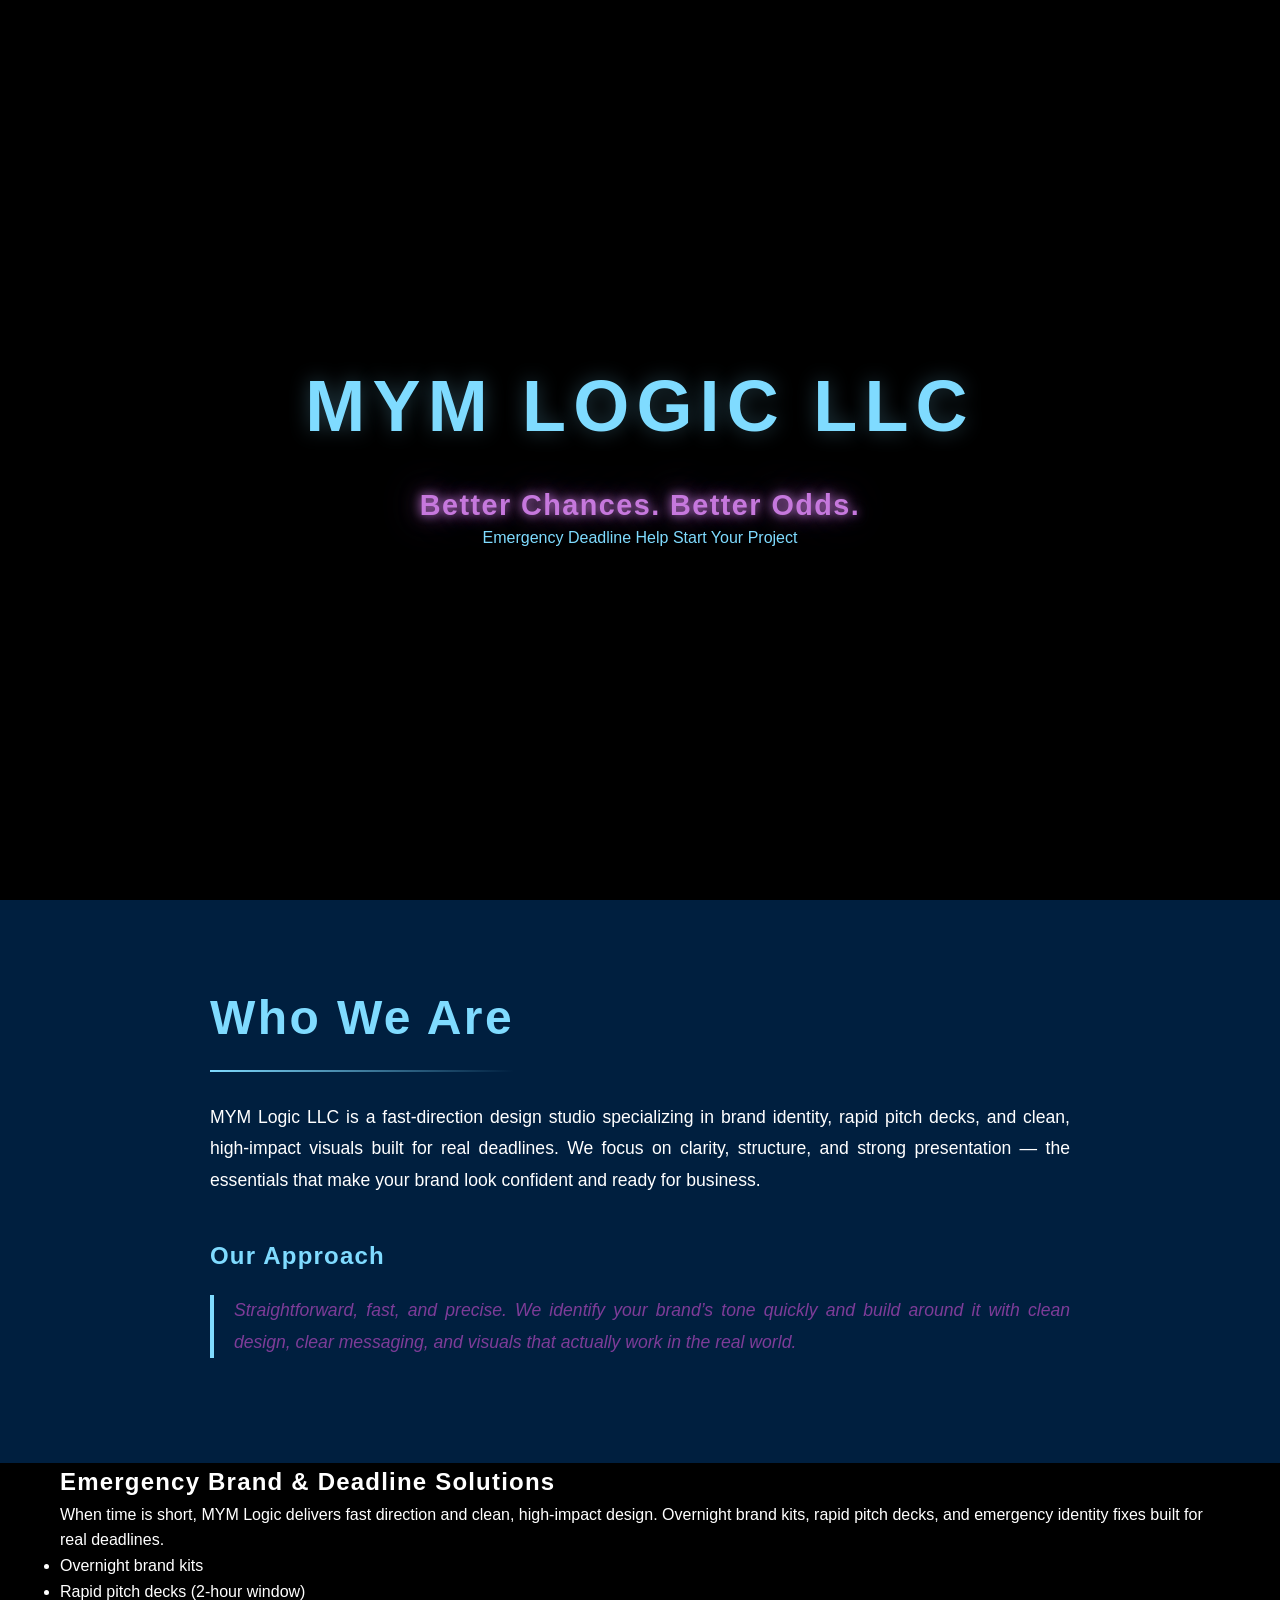
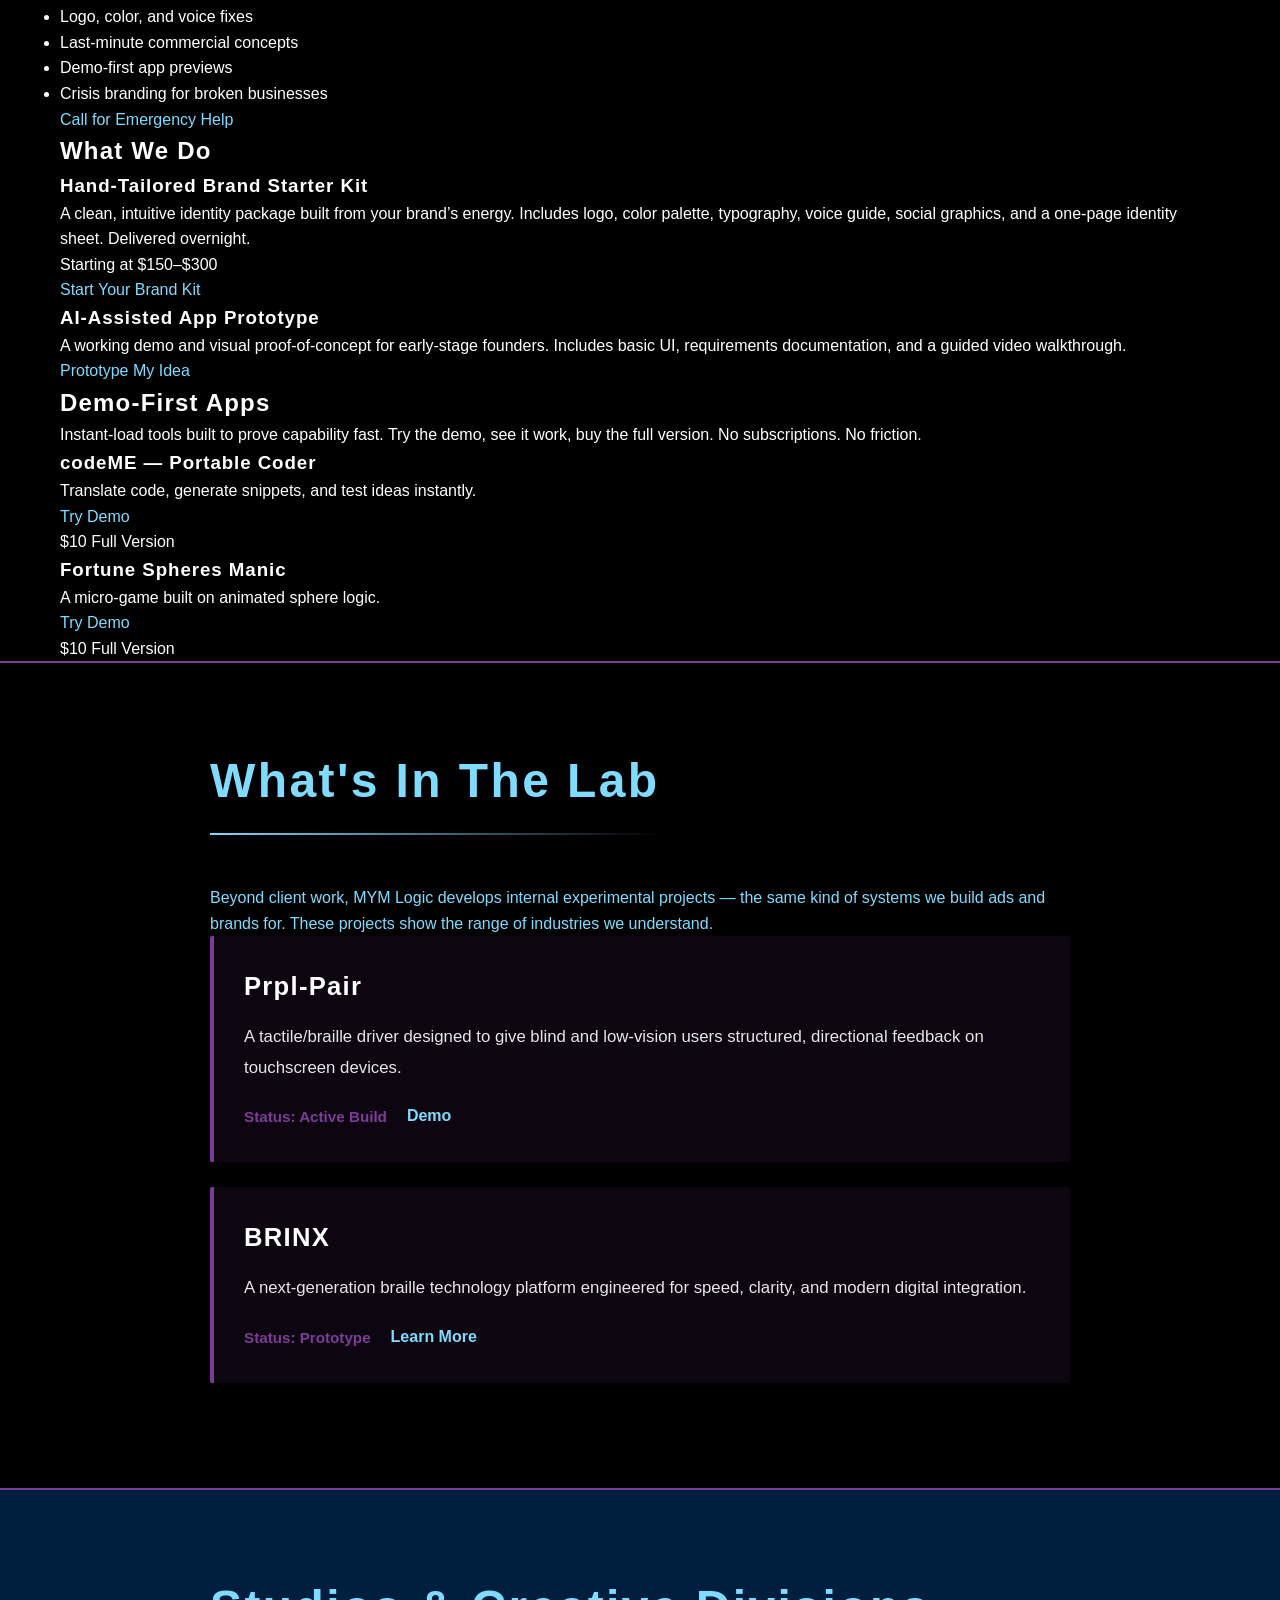
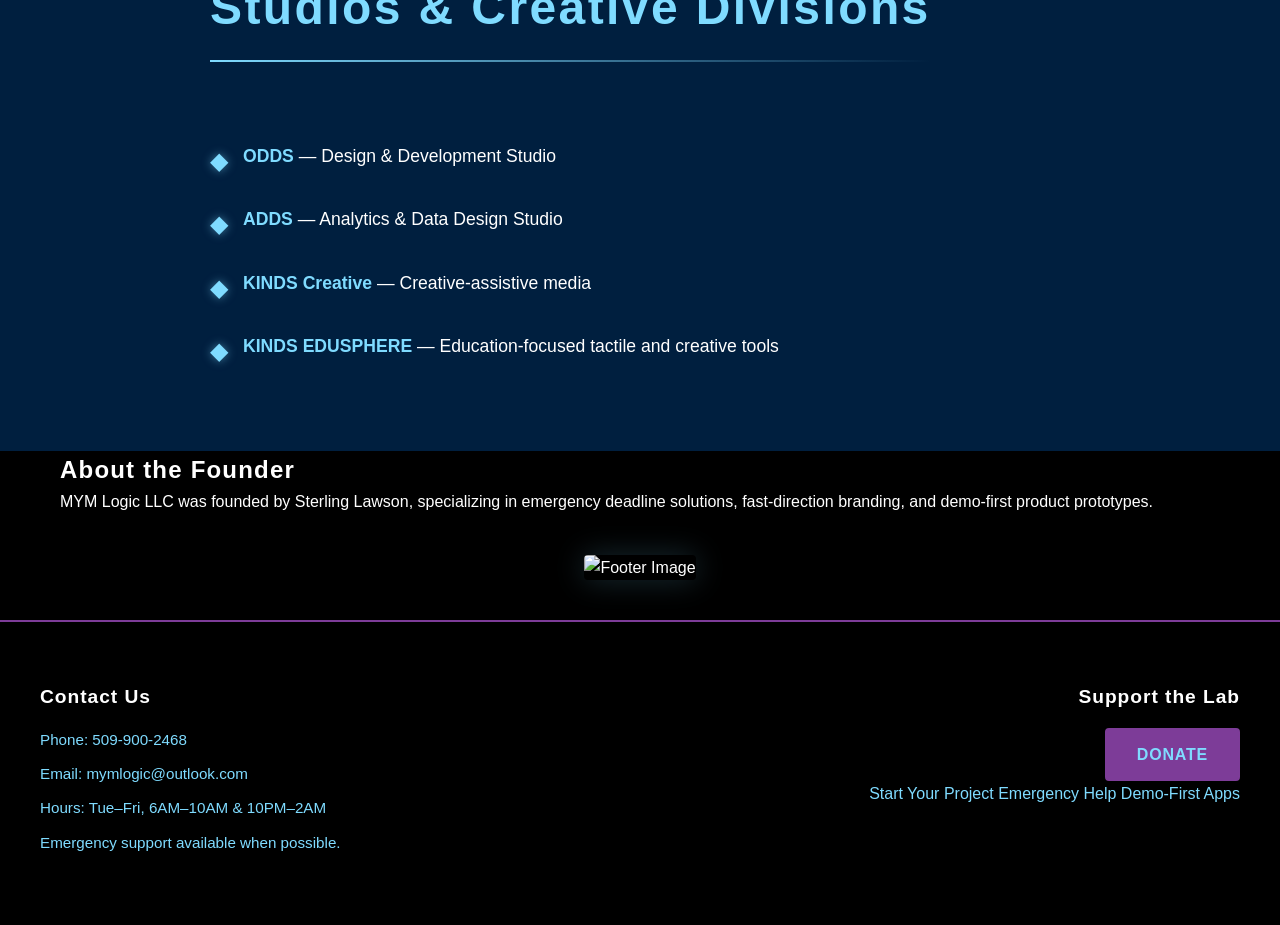
==== index.html @ 20d984c4 "Revise company overview and service descriptions Updated company description and service offerings f" ====
<!DOCTYPE html>
<html lang="en">
<head>
    <meta charset="UTF-8">
    <meta name="viewport" content="width=device-width, initial-scale=1.0">
    <title>MYM Logic LLC</title>

    <link rel="stylesheet" href="styles.css">
</head>

<body>

    <!-- HERO SECTION — FULLSCREEN CINEMATIC VIDEO -->
    <section class="hero">

        <video class="hero-bg" autoplay muted loop playsinline>
            <source src="assets/mym-commercial.mp4" type="video/mp4">
        </video>

        <div class="hero-overlay"></div>

        <div class="hero-content">
            <h1 class="hero-title">MYM LOGIC LLC</h1>
            <h2 class="hero-tagline">Better Chances. Better Odds.</h2>

            <div class="hero-cta">
                <a href="#emergency" class="cta-btn">Emergency Deadline Help</a>
                <a href="#brandkits" class="cta-btn">Start Your Project</a>
            </div>
        </div>
    </section>

    <!-- COMPANY OVERVIEW -->
    <section class="company-overview">
        <div class="container">
            <h2>Who We Are</h2>
            <p>
                MYM Logic LLC is a fast‑direction design studio specializing in brand identity, rapid pitch decks,
                and clean, high‑impact visuals built for real deadlines. We focus on clarity, structure, and strong
                presentation — the essentials that make your brand look confident and ready for business.
            </p>

            <h3>Our Approach</h3>
            <p class="doctrine">
                Straightforward, fast, and precise. We identify your brand’s tone quickly and build around it with
                clean design, clear messaging, and visuals that actually work in the real world.
            </p>
        </div>
    </section>

    <!-- EMERGENCY SERVICES -->
    <section id="emergency" class="emergency-section">
        <div class="container">
            <h2>Emergency Brand & Deadline Solutions</h2>
            <p>
                When time is short, MYM Logic delivers fast direction and clean, high‑impact design.
                Overnight brand kits, rapid pitch decks, and emergency identity fixes built for real deadlines.
            </p>

            <ul class="emergency-list">
                <li>Overnight brand kits</li>
                <li>Rapid pitch decks (2‑hour window)</li>
                <li>Logo, color, and voice fixes</li>
                <li>Last‑minute commercial concepts</li>
                <li>Demo‑first app previews</li>
                <li>Crisis branding for broken businesses</li>
            </ul>

            <a href="tel:5099002468" class="cta-btn">Call for Emergency Help</a>
        </div>
    </section>

    <!-- SERVICES -->
    <section class="services-section">
        <div class="container">
            <h2>What We Do</h2>

            <div class="service-item" id="brandkits">
                <h3>Hand‑Tailored Brand Starter Kit</h3>
                <p>
                    A clean, intuitive identity package built from your brand’s energy. Includes logo, color palette,
                    typography, voice guide, social graphics, and a one‑page identity sheet. Delivered overnight.
                </p>
                <p class="pricing">Starting at $150–$300</p>
                <a href="#" class="cta-btn">Start Your Brand Kit</a>
            </div>

            <div class="service-item">
                <h3>AI‑Assisted App Prototype</h3>
                <p>
                    A working demo and visual proof‑of‑concept for early‑stage founders. Includes basic UI,
                    requirements documentation, and a guided video walkthrough.
                </p>
                <a href="#" class="cta-btn">Prototype My Idea</a>
            </div>
        </div>
    </section>

    <!-- DEMO-FIRST APPS -->
    <section class="demoapps-section">
        <div class="container">
            <h2>Demo‑First Apps</h2>
            <p>
                Instant‑load tools built to prove capability fast. Try the demo, see it work, buy the full version.
                No subscriptions. No friction.
            </p>

            <div class="demoapp-item">
                <h3>codeME — Portable Coder</h3>
                <p>Translate code, generate snippets, and test ideas instantly.</p>
                <a href="codeme.html" class="cta-btn">Try Demo</a>
                <p class="pricing">$10 Full Version</p>
            </div>

            <div class="demoapp-item">
                <h3>Fortune Spheres Manic</h3>
                <p>A micro‑game built on animated sphere logic.</p>
                <a href="spheres.html" class="cta-btn">Try Demo</a>
                <p class="pricing">$10 Full Version</p>
            </div>
        </div>
    </section>

    <!-- LAB SECTION -->
    <section class="lab-section">
        <div class="container">
            <h2>What's In The Lab</h2>

            <p>
                Beyond client work, MYM Logic develops internal experimental projects — the same kind of systems
                we build ads and brands for. These projects show the range of industries we understand.
            </p>

            <div class="lab-item">
                <h3>Prpl‑Pair</h3>
                <p>
                    A tactile/braille driver designed to give blind and low‑vision users structured, directional feedback
                    on touchscreen devices.
                </p>

                <div class="lab-meta">
                    <span class="status">Status: Active Build</span>
                    <a class="demo-link" href="#">Demo</a>
                </div>
            </div>

            <div class="lab-item">
                <h3>BRINX</h3>
                <p>A next‑generation braille technology platform engineered for speed, clarity, and modern digital integration.</p>
                <div class="lab-meta">
                    <span class="status">Status: Prototype</span>
                    <a class="demo-link" href="#">Learn More</a>
                </div>
            </div>
        </div>
    </section>

    <!-- STUDIOS -->
    <section class="studios-section">
        <div class="container">
            <h2>Studios & Creative Divisions</h2>

            <div class="studios-list">
                <div class="studio-item">
                    <span class="studio-accent">◆</span>
                    <p class="studio-text"><strong>ODDS</strong> — Design & Development Studio</p>
                </div>

                <div class="studio-item">
                    <span class="studio-accent">◆</span>
                    <p class="studio-text"><strong>ADDS</strong> — Analytics & Data Design Studio</p>
                </div>

                <div class="studio-item">
                    <span class="studio-accent">◆</span>
                    <p class="studio-text"><strong>KINDS Creative</strong> — Creative‑assistive media</p>
                </div>

                <div class="studio-item">
                    <span class="studio-accent">◆</span>
                    <p class="studio-text"><strong>KINDS EDUSPHERE</strong> — Education‑focused tactile and creative tools</p>
                </div>
            </div>
        </div>
    </section>

    <!-- FOUNDER -->
    <section class="founder-section">
        <div class="container">
            <h2>About the Founder</h2>
            <p>
                MYM Logic LLC was founded by Sterling Lawson, specializing in emergency deadline solutions,
                fast‑direction branding, and demo‑first product prototypes.
            </p>
        </div>
    </section>

    <!-- FOOTER IMAGE -->
    <section class="footer-image-section">
        <div class="footer-image-container">
            <img src="assets/footer-image.jpg" alt="Footer Image" class="footer-image">
        </div>
    </section>

    <!-- FOOTER -->
    <footer class="footer">
        <div class="footer-content">

            <div class="footer-left">
                <h3>Contact Us</h3>
                <p>Phone: 509‑900‑2468</p>
                <p>Email: mymlogic@outlook.com</p>
                <p>Hours: Tue–Fri, 6AM–10AM & 10PM–2AM</p>
                <p>Emergency support available when possible.</p>
            </div>

            <div class="footer-right">
                <h3>Support the Lab</h3>
                <a href="#" class="donate-btn">DONATE</a>

                <div class="footer-cta">
                    <a href="#brandkits" class="cta-btn">Start Your Project</a>
                    <a href="#emergency" class="cta-btn">Emergency Help</a>
                    <a href="#" class="cta-btn">Demo‑First Apps</a>
                </div>
            </div>

        </div>
    </footer>

</body>
</html>
---- styles.css ----
/* ============================================
   MYM LOGIC LLC — WEBSITE STYLES
   ============================================ */

/* Color Variables */
:root {
    --electric-baby-blue: #7FDBFF;
    --scion-purple-haze: #7D3C98;
    --deep-navy: #001F3F;
    --black: #000000;
    --white: #FFFFFF;
}

/* ============================================
   GLOBAL STYLES
   ============================================ */

* {
    margin: 0;
    padding: 0;
    box-sizing: border-box;
}

html {
    scroll-behavior: smooth;
}

body {
    font-family: 'Segoe UI', Tahoma, Geneva, Verdana, sans-serif;
    line-height: 1.6;
    color: var(--white);
    background-color: var(--black);
    overflow-x: hidden;
}

.container {
    max-width: 1200px;
    margin: 0 auto;
    padding: 0 20px;
}

h1, h2, h3 {
    font-family: 'Montserrat', 'Orbitron', sans-serif;
    font-weight: 700;
    letter-spacing: 0.05em;
}

a {
    color: var(--electric-baby-blue);
    text-decoration: none;
    transition: color 0.3s ease;
}

a:hover {
    color: var(--white);
}

/* ============================================
   HERO HEADER (FULL SCREEN)
   ============================================ */

.hero {
    position: relative;
    height: 100vh;
    display: flex;
    align-items: center;
    justify-content: center;
    overflow: hidden;
}

.hero-bg {
    position: absolute;
    top: 0;
    left: 0;
    width: 100%;
    height: 100%;
    object-fit: cover;
    z-index: 0;
    filter: blur(8px) brightness(0.85);
    opacity: 0.7;
}

.hero-overlay {
    background: rgba(0, 0, 0, 0.45); /* lighten overlay */
}

.hero-content {
    position: relative;
    z-index: 2;
    text-align: center;
    max-width: 800px;
    padding: 20px;
}

.hero-title {
    font-size: clamp(2.5rem, 8vw, 4.5rem);
    color: var(--electric-baby-blue);
    margin-bottom: 20px;
    text-shadow: 0 0 20px rgba(127, 219, 255, 0.3);
    letter-spacing: 0.1em;
    animation: fadeInDown 1s ease-out;
}

.hero-tagline {
    font-size: clamp(1rem, 3vw, 1.8rem);
    color: #C678DD; /* lavender-fuchsia hybrid */
    font-weight: 600;
    line-height: 1.4;
    text-shadow:
        0 0 10px rgba(198, 120, 221, 0.9),
        0 0 20px rgba(198, 120, 221, 0.6),
        0 0 40px rgba(198, 120, 221, 0.4);
}


@keyframes fadeInDown {
    from {
        opacity: 0;
        transform: translateY(-30px);
    }
    to {
        opacity: 1;
        transform: translateY(0);
    }
}

@keyframes fadeInUp {
    from {
        opacity: 0;
        transform: translateY(30px);
    }
    to {
        opacity: 1;
        transform: translateY(0);
    }
}

/* ============================================
   COMPANY OVERVIEW SECTION
   ============================================ */

.company-overview {
    background-color: var(--deep-navy);
    color: var(--white);
    padding: 80px 20px;
}

.company-overview .container {
    max-width: 900px;
}

.company-overview h2 {
    font-size: clamp(2rem, 5vw, 3rem);
    margin-bottom: 30px;
    color: var(--electric-baby-blue);
    position: relative;
    display: inline-block;
    padding-bottom: 15px;
}

.company-overview h2::after {
    content: '';
    position: absolute;
    bottom: 0;
    left: 0;
    width: 100%;
    height: 2px;
    background: linear-gradient(90deg, var(--electric-baby-blue), transparent);
}

.company-overview p {
    font-size: 1.1rem;
    line-height: 1.8;
    margin-bottom: 25px;
    text-align: justify;
}

.company-overview h3 {
    font-size: 1.5rem;
    margin-top: 40px;
    margin-bottom: 15px;
    color: var(--electric-baby-blue);
}

.doctrine {
    font-style: italic;
    color: var(--scion-purple-haze);
    font-size: 1.15rem;
    border-left: 4px solid var(--electric-baby-blue);
    padding-left: 20px;
    margin-top: 20px;
}

/* ============================================
   WHAT'S IN THE LAB (EDITABLE SECTION)
   ============================================ */

.lab-section {
    background-color: var(--black);
    color: var(--electric-baby-blue);
    padding: 80px 20px;
    border-top: 2px solid var(--scion-purple-haze);
    border-bottom: 2px solid var(--scion-purple-haze);
}

.lab-section .container {
    max-width: 900px;
}

.lab-section h2 {
    font-size: clamp(2rem, 5vw, 3rem);
    margin-bottom: 50px;
    color: var(--electric-baby-blue);
    position: relative;
    display: inline-block;
    padding-bottom: 15px;
}

.lab-section h2::after {
    content: '';
    position: absolute;
    bottom: 0;
    left: 0;
    width: 100%;
    height: 2px;
    background: linear-gradient(90deg, var(--electric-baby-blue), transparent);
}

.lab-item {
    background: rgba(125, 60, 152, 0.1);
    border-left: 4px solid var(--scion-purple-haze);
    padding: 30px;
    margin-bottom: 25px;
    transition: all 0.3s ease;
    border-radius: 2px;
}

.lab-item:hover {
    background: rgba(125, 60, 152, 0.2);
    transform: translateX(10px);
}

.lab-item h3 {
    font-size: 1.6rem;
    margin-bottom: 15px;
    color: var(--white);
}

.lab-item p {
    font-size: 1.05rem;
    line-height: 1.8;
    margin-bottom: 20px;
    color: rgba(255, 255, 255, 0.9);
}

.lab-meta {
    display: flex;
    gap: 20px;
    align-items: center;
    flex-wrap: wrap;
}

.status {
    font-size: 0.95rem;
    color: var(--scion-purple-haze);
    font-weight: 600;
}

.demo-link {
    color: var(--electric-baby-blue);
    font-weight: 600;
    padding-bottom: 2px;
    border-bottom: 2px solid transparent;
    transition: border-color 0.3s ease;
}

.demo-link:hover {
    border-bottom-color: var(--electric-baby-blue);
    color: var(--white);
}

/* ============================================
   STUDIO & CREATIVE DIVISIONS SECTION
   ============================================ */

.studios-section {
    background-color: var(--deep-navy);
    color: var(--white);
    padding: 80px 20px;
}

.studios-section .container {
    max-width: 900px;
}

.studios-section h2 {
    font-size: clamp(2rem, 5vw, 3rem);
    margin-bottom: 50px;
    color: var(--electric-baby-blue);
    position: relative;
    display: inline-block;
    padding-bottom: 15px;
}

.studios-section h2::after {
    content: '';
    position: absolute;
    bottom: 0;
    left: 0;
    width: 100%;
    height: 2px;
    background: linear-gradient(90deg, var(--electric-baby-blue), transparent);
}

.studios-list {
    display: flex;
    flex-direction: column;
    gap: 25px;
    margin-top: 30px;
}

.studio-item {
    display: flex;
    align-items: flex-start;
    gap: 15px;
}

.studio-accent {
    color: var(--electric-baby-blue);
    font-size: 1.5rem;
    flex-shrink: 0;
    text-shadow: 0 0 10px rgba(127, 219, 255, 0.5);
}

.studio-text {
    font-size: 1.1rem;
    line-height: 1.6;
    color: var(--white);
}

.studio-text strong {
    color: var(--electric-baby-blue);
    font-weight: 700;
}

/* ============================================
   FOOTER IMAGE SECTION
   ============================================ */

.footer-image-section {
    background-color: var(--black);
    padding: 40px 20px;
    text-align: center;
}

.footer-image-container {
    max-width: 900px;
    margin: 0 auto;
}

.footer-image {
    max-width: 70%;
    height: auto;
    border-radius: 4px;
    box-shadow: 0 0 30px rgba(127, 219, 255, 0.2);
    transition: transform 0.3s ease;
}

.footer-image:hover {
    transform: scale(1.05);
}

/* ============================================
   FOOTER CONTACT BLOCK
   ============================================ */

.footer {
    background-color: var(--black);
    color: var(--electric-baby-blue);
    padding: 60px 20px;
    border-top: 2px solid var(--scion-purple-haze);
}

.footer-content {
    max-width: 1200px;
    margin: 0 auto;
    display: grid;
    grid-template-columns: 1fr 1fr;
    gap: 40px;
}

.footer-left {
    text-align: left;
}

.footer-right {
    text-align: right;
}

.footer-left h3, .footer-right h3 {
    font-size: 1.2rem;
    margin-bottom: 15px;
    color: var(--white);
}

.footer-left p, .footer-right p {
    font-size: 0.95rem;
    margin-bottom: 10px;
}

.footer-left a, .footer-right a {
    color: var(--electric-baby-blue);
    transition: color 0.3s ease;
}

.footer-left a:hover, .footer-right a:hover {
    color: var(--white);
}

.donate-btn {
    display: inline-block;
    background-color: var(--scion-purple-haze);
    color: var(--white);
    padding: 12px 30px;
    border-radius: 4px;
    font-weight: 700;
    letter-spacing: 0.05em;
    transition: all 0.3s ease;
    border: 2px solid var(--scion-purple-haze);
}

.donate-btn:hover {
    background-color: transparent;
    color: var(--scion-purple-haze);
}

/* ============================================
   RESPONSIVE DESIGN
   ============================================ */

@media (max-width: 768px) {
    .footer-content {
        grid-template-columns: 1fr;
        text-align: center;
    }

    .footer-left, .footer-right {
        text-align: center;
    }

    .company-overview,
    .lab-section,
    .studios-section {
        padding: 50px 20px;
    }

    .hero {
        height: 80vh;
    }

    .hero-title {
        font-size: 2rem;
    }

    .hero-tagline {
        font-size: 1rem;
    }

    .lab-item {
        padding: 20px;
    }

    .footer-image {
        max-width: 100%;
    }

    .studio-item {
        flex-direction: column;
        align-items: center;
        text-align: center;
    }
}

@media (max-width: 480px) {
    .hero-content {
        padding: 15px;
    }

    .hero-title {
        font-size: 1.5rem;
        margin-bottom: 15px;
    }

    .hero-tagline {
        font-size: 0.85rem;
    }

    .company-overview h2,
    .lab-section h2,
    .studios-section h2 {
        font-size: 1.5rem;
        margin-bottom: 25px;
    }

    .lab-meta {
        flex-direction: column;
        align-items: flex-start;
    }

    .donate-btn {
        padding: 10px 20px;
        font-size: 0.9rem;
    }

    .footer-image {
        max-width: 100%;
    }
}

/* ============================================
   ACCESSIBILITY
   ============================================ */

@media (prefers-reduced-motion: reduce) {
    * {
        animation-duration: 0.01ms !important;
        animation-iteration-count: 1 !important;
        transition-duration: 0.01ms !important;
    }
}
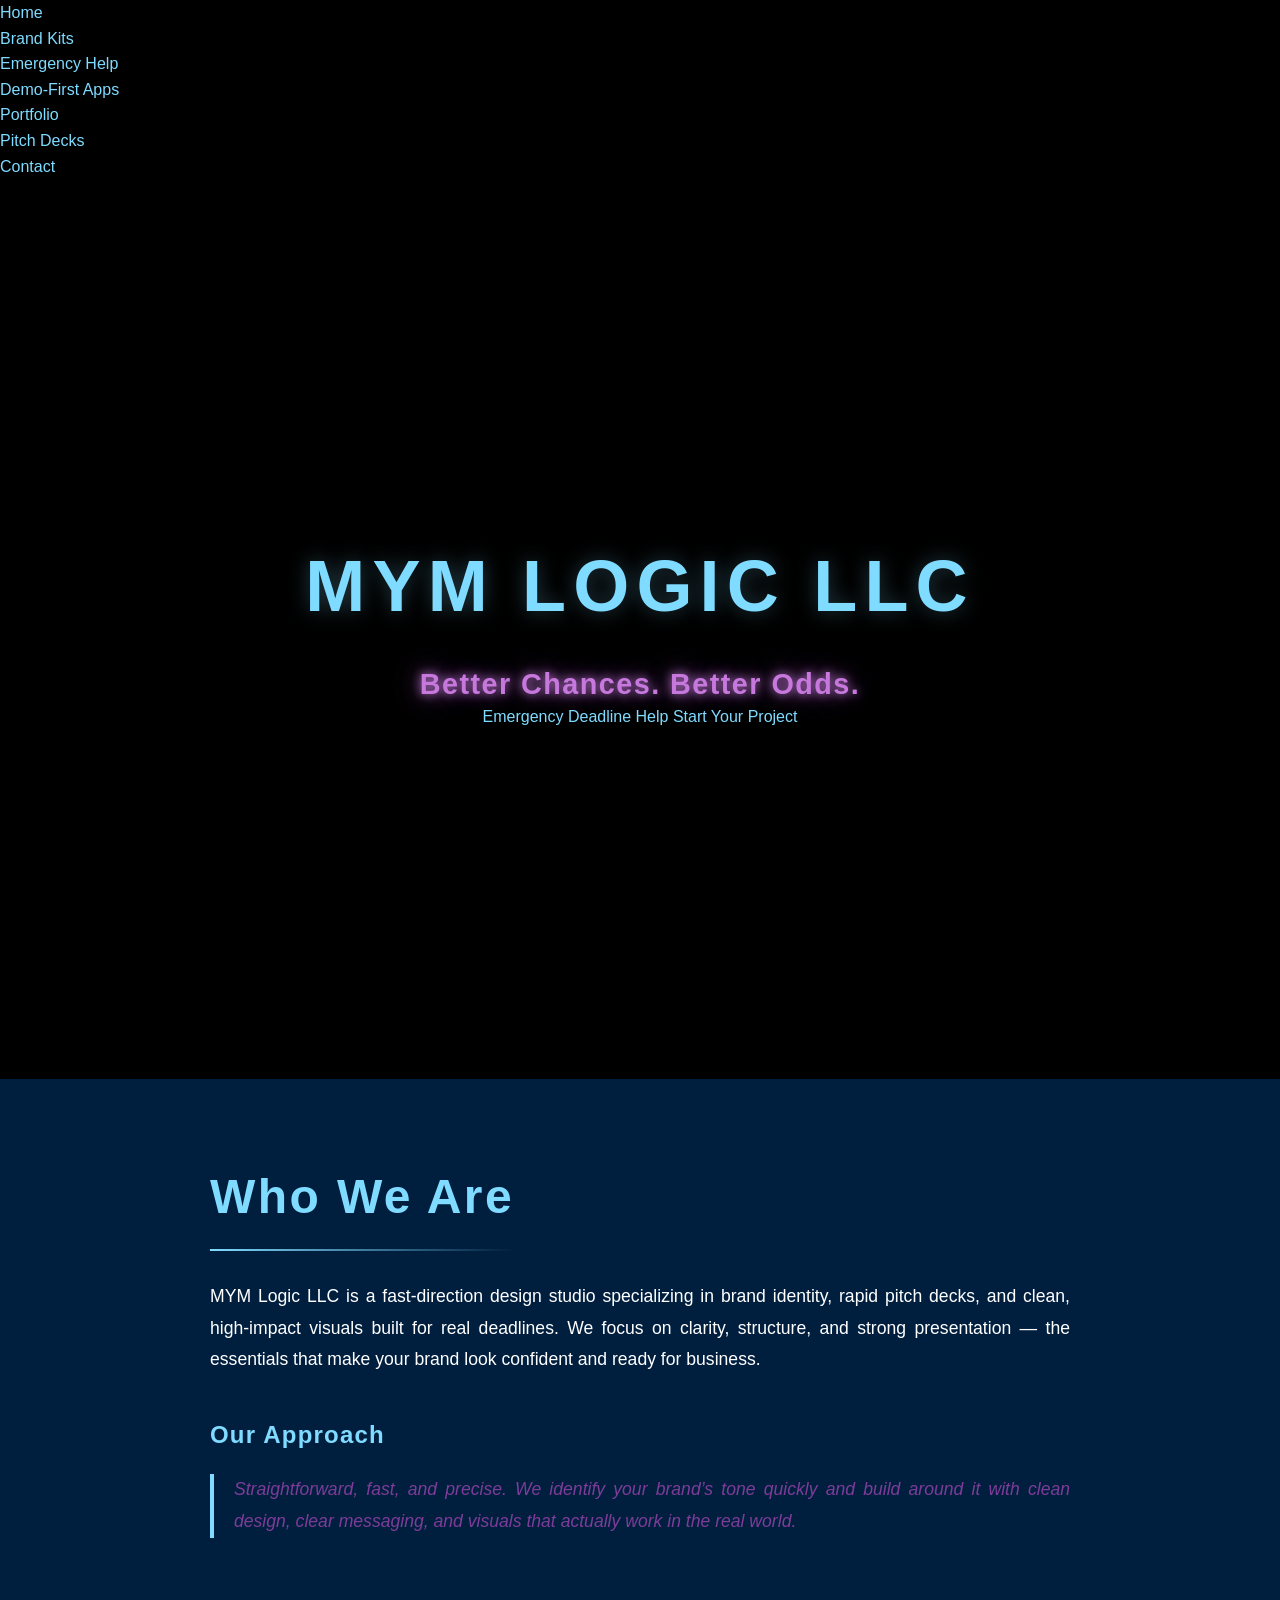
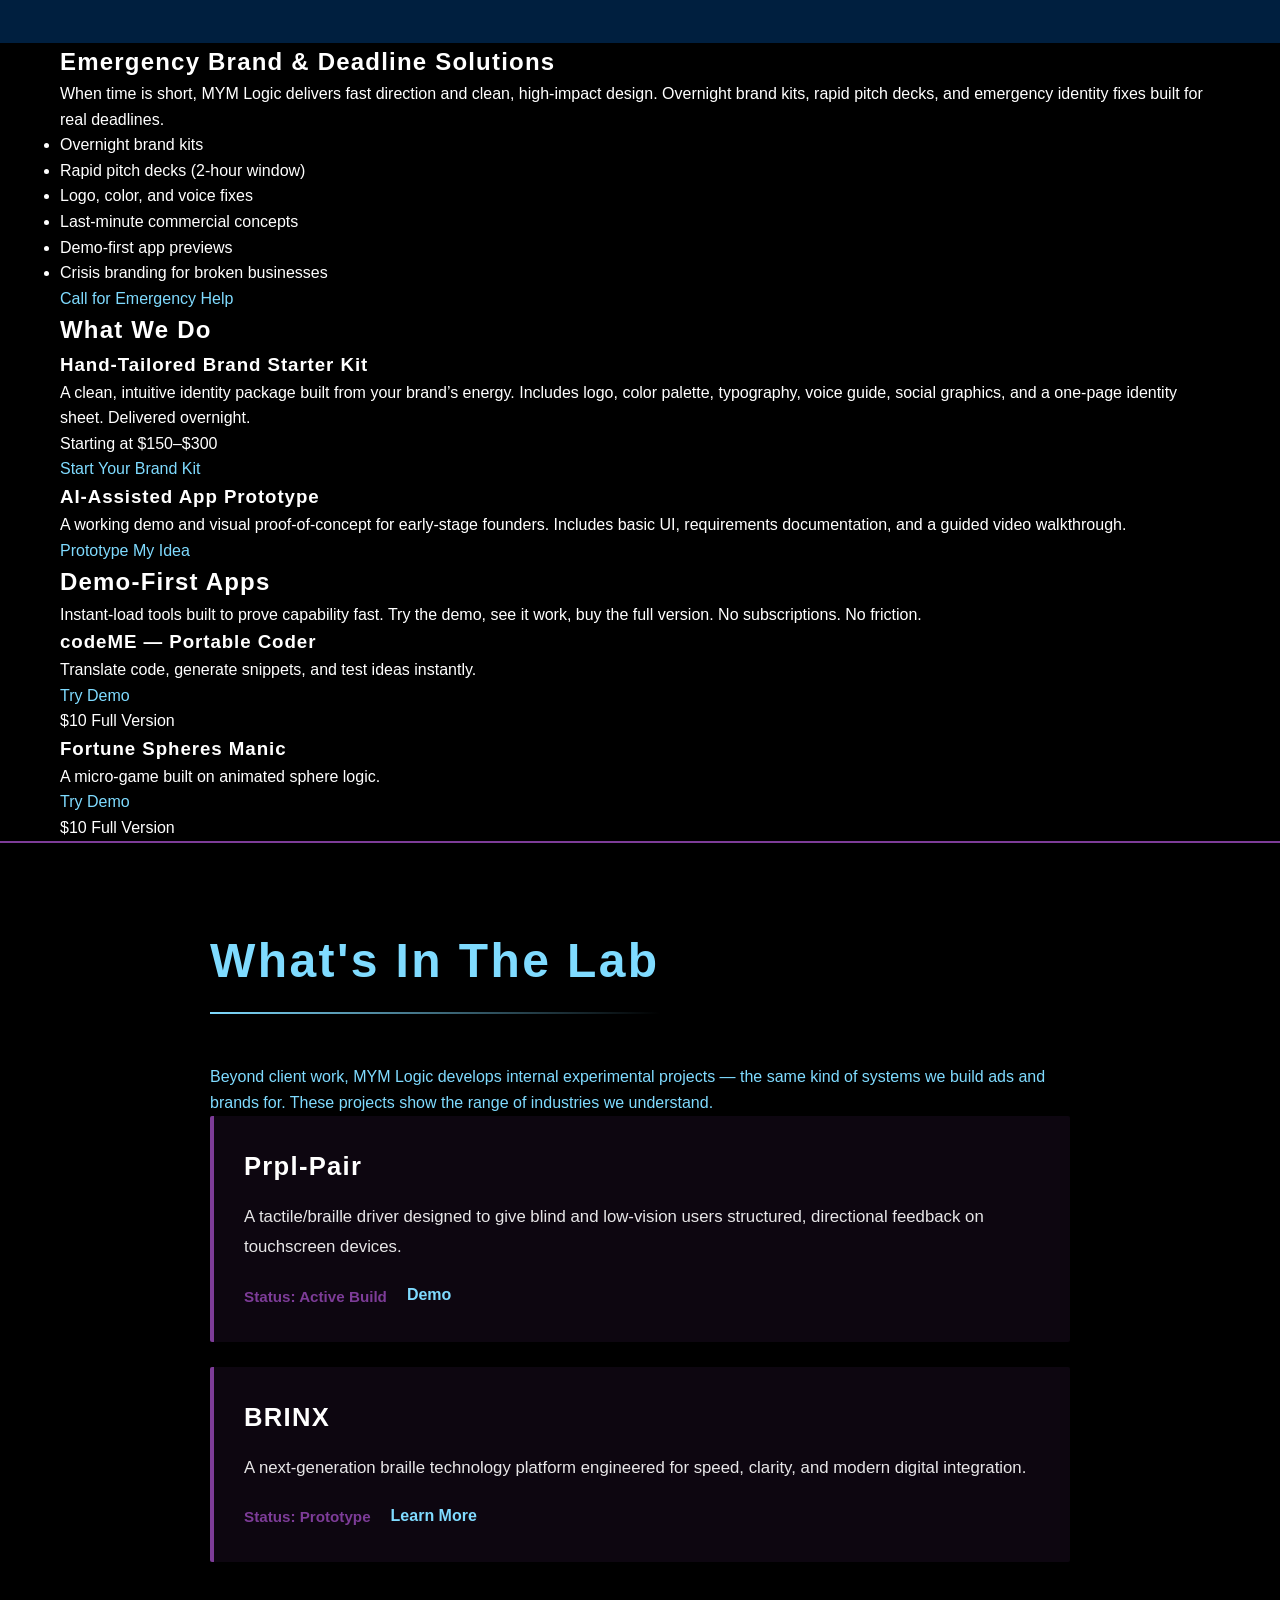
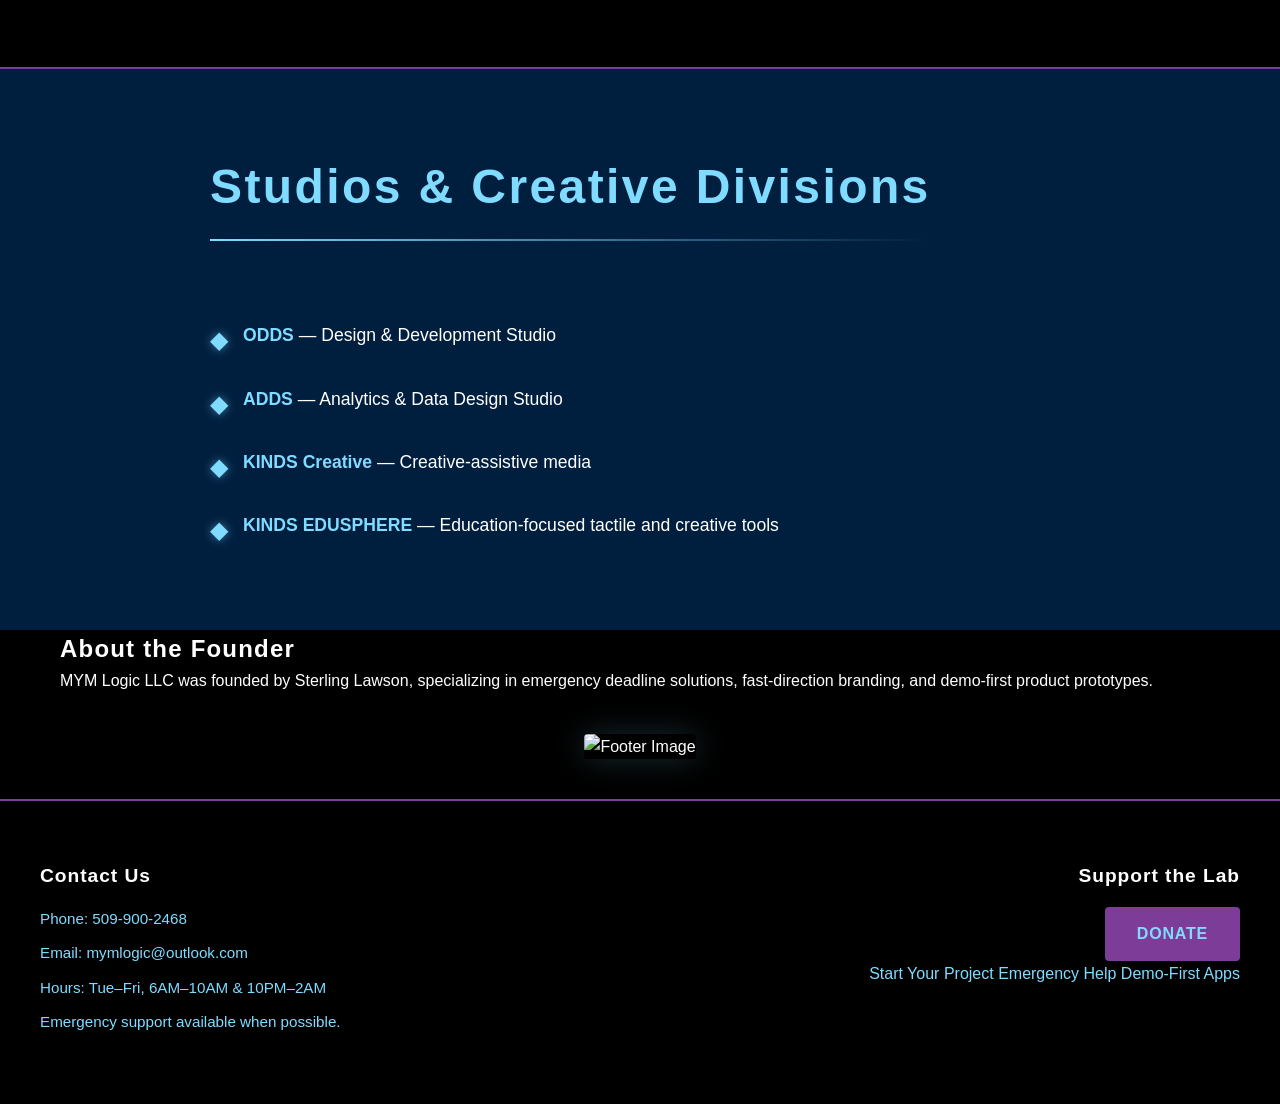
==== commit 795afa45: "Add navigation links to brand kits and demo pages" ====
--- a/index.html
+++ b/index.html
@@ -9,6 +9,20 @@
 </head>
 
 <body>
+
+    <!-- NAVIGATION BAR -->
+    <nav class="main-nav">
+        <ul>
+            <li><a href="index.html">Home</a></li>
+            <li><a href="brandkits.html">Brand Kits</a></li>
+            <li><a href="emergency.html">Emergency Help</a></li>
+            <li><a href="demo.html">Demo‑First Apps</a></li>
+            <li><a href="portfolio.html">Portfolio</a></li>
+            <li><a href="pitchdeck.html">Pitch Decks</a></li>
+            <li><a href="contact.html">Contact</a></li>
+        </ul>
+    </nav>
+    <!-- END NAV -->
 
     <!-- HERO SECTION — FULLSCREEN CINEMATIC VIDEO -->
     <section class="hero">
@@ -82,7 +96,7 @@
                     typography, voice guide, social graphics, and a one‑page identity sheet. Delivered overnight.
                 </p>
                 <p class="pricing">Starting at $150–$300</p>
-                <a href="#" class="cta-btn">Start Your Brand Kit</a>
+                <a href="brandkits.html" class="cta-btn">Start Your Brand Kit</a>
             </div>
 
             <div class="service-item">
@@ -91,7 +105,7 @@
                     A working demo and visual proof‑of‑concept for early‑stage founders. Includes basic UI,
                     requirements documentation, and a guided video walkthrough.
                 </p>
-                <a href="#" class="cta-btn">Prototype My Idea</a>
+                <a href="demo.html" class="cta-btn">Prototype My Idea</a>
             </div>
         </div>
     </section>
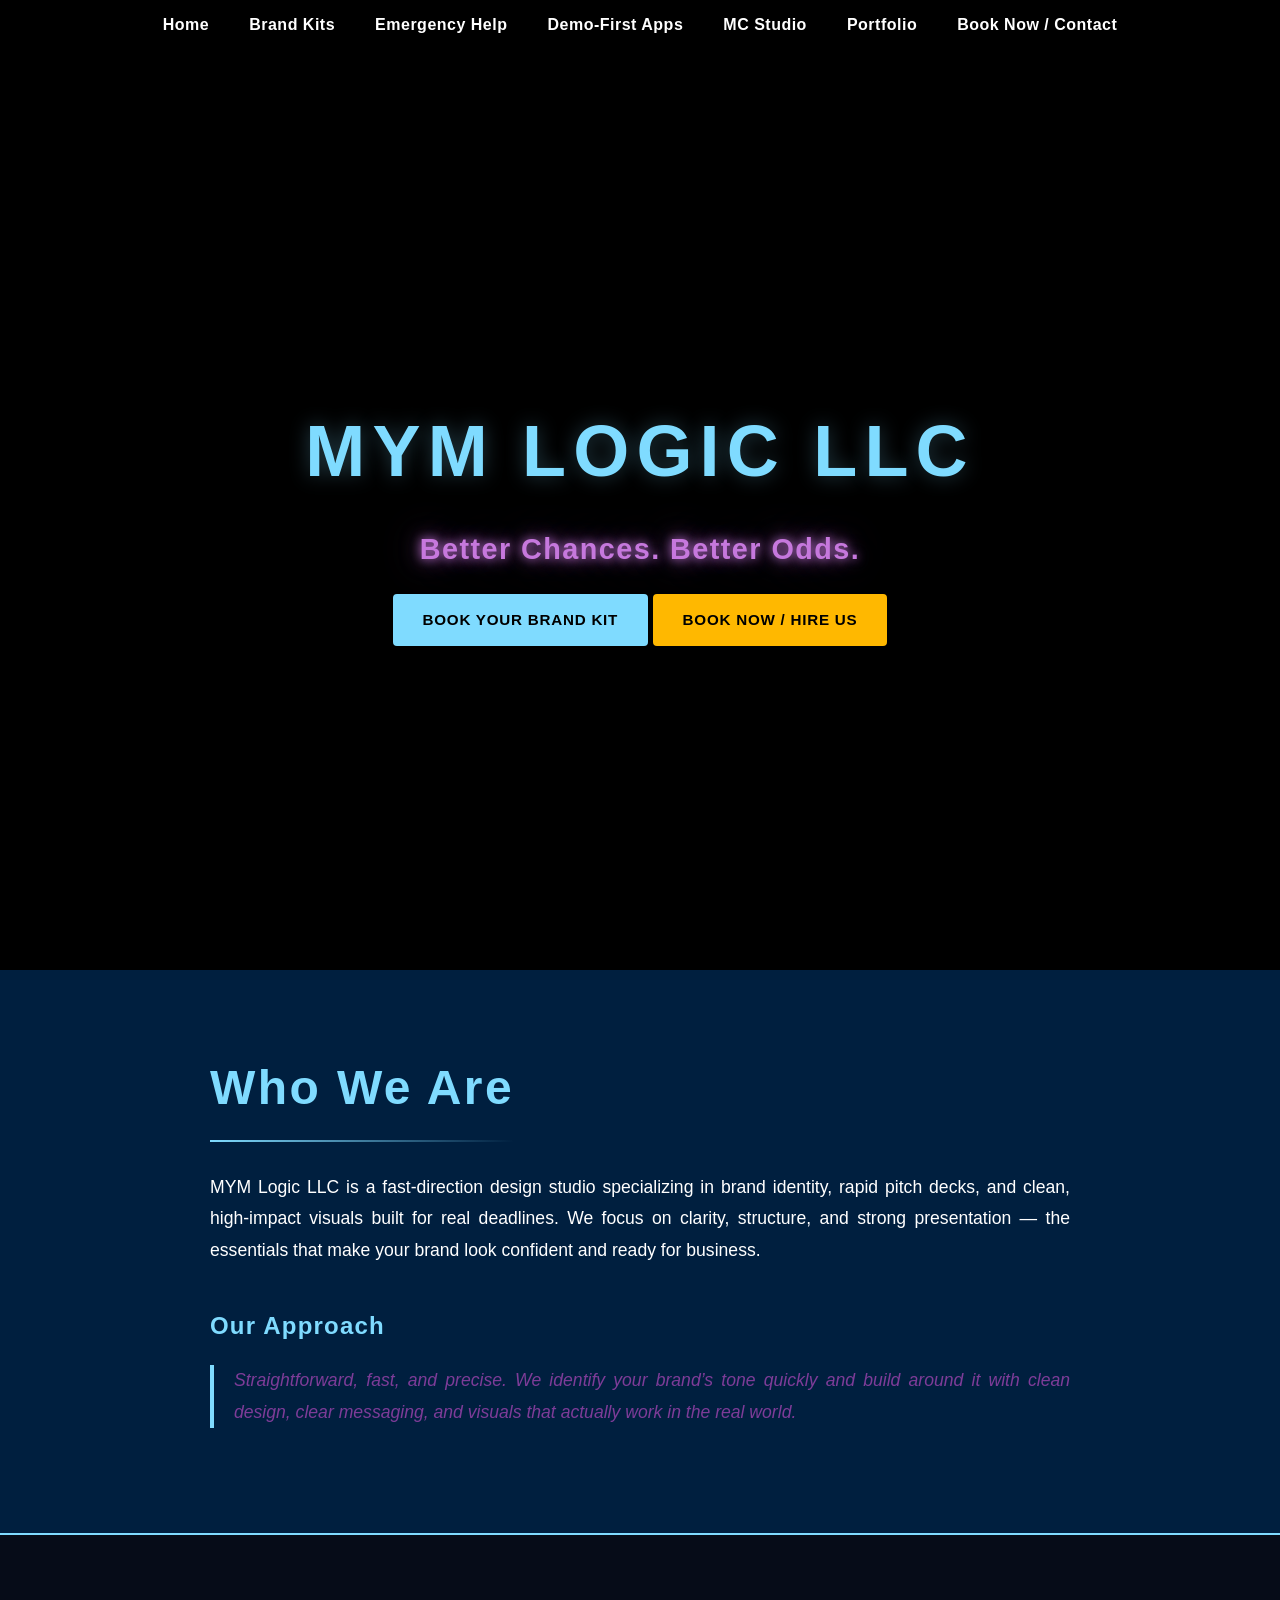
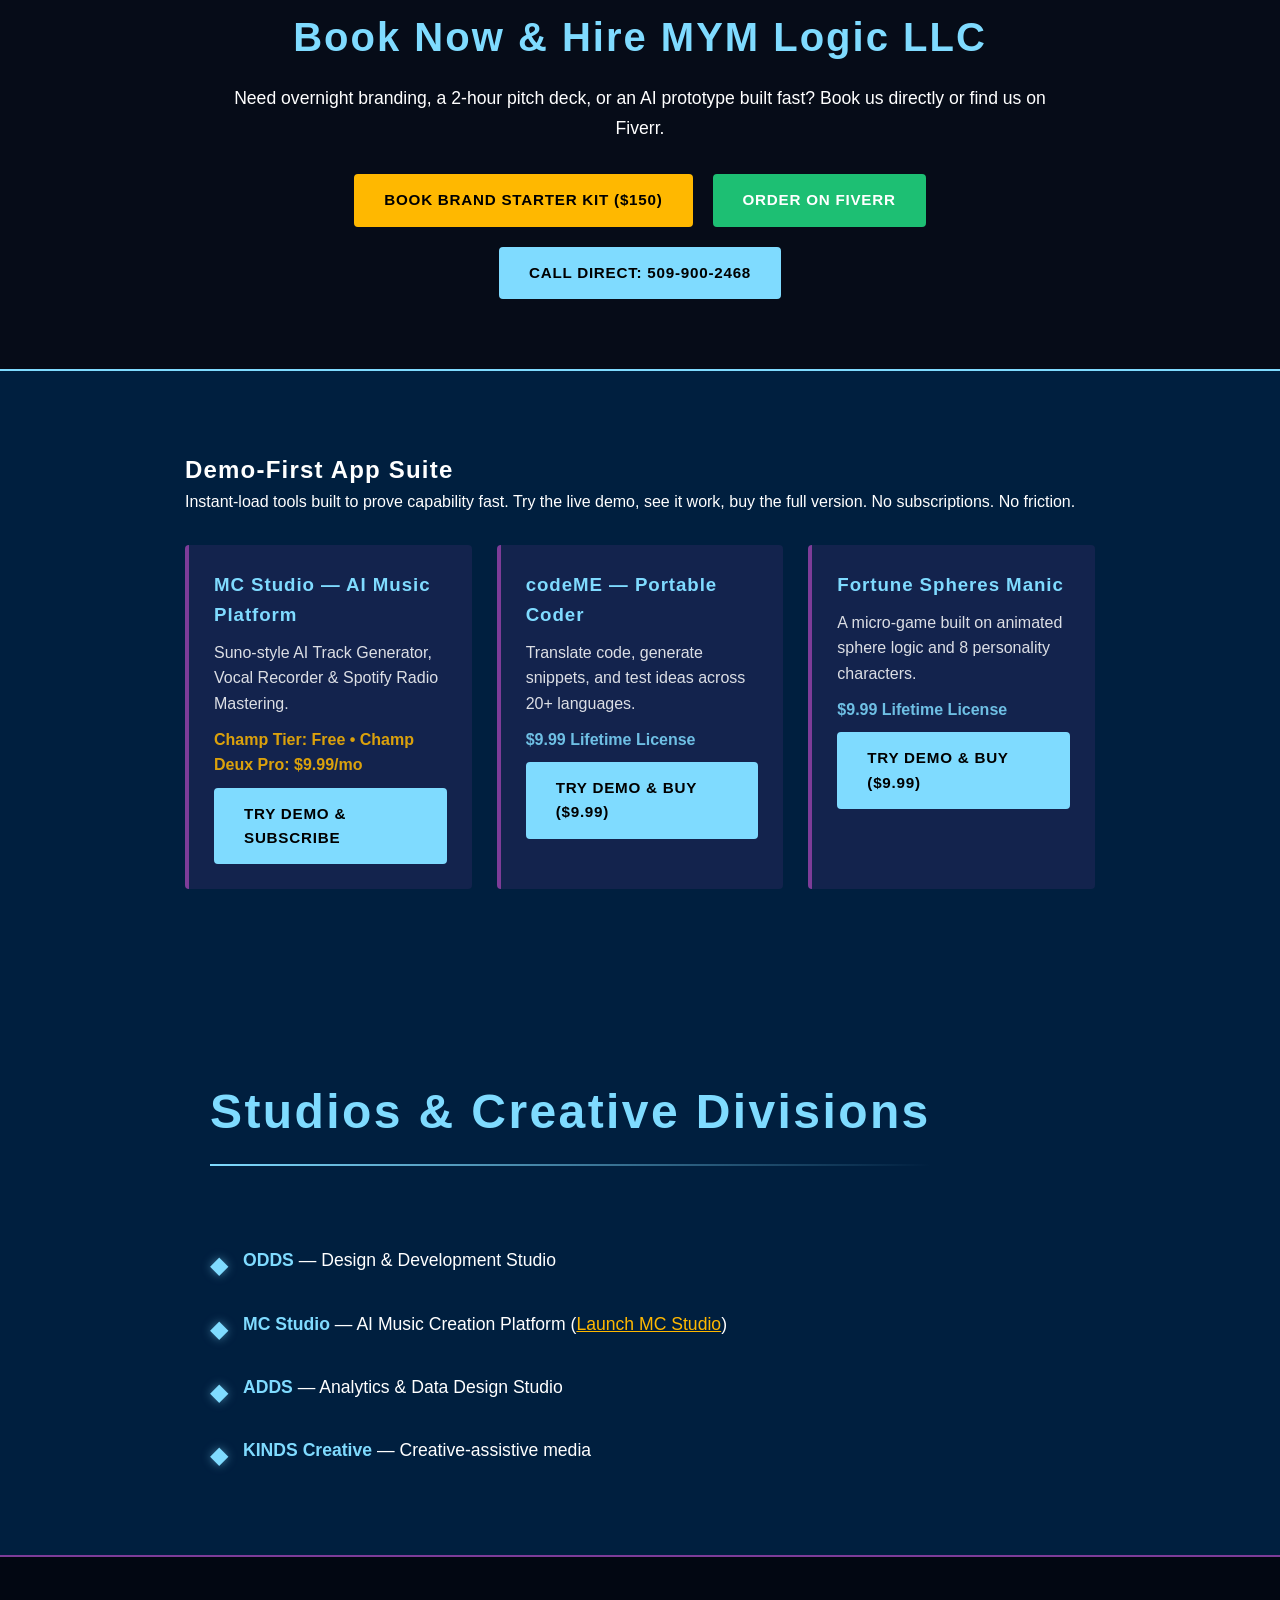
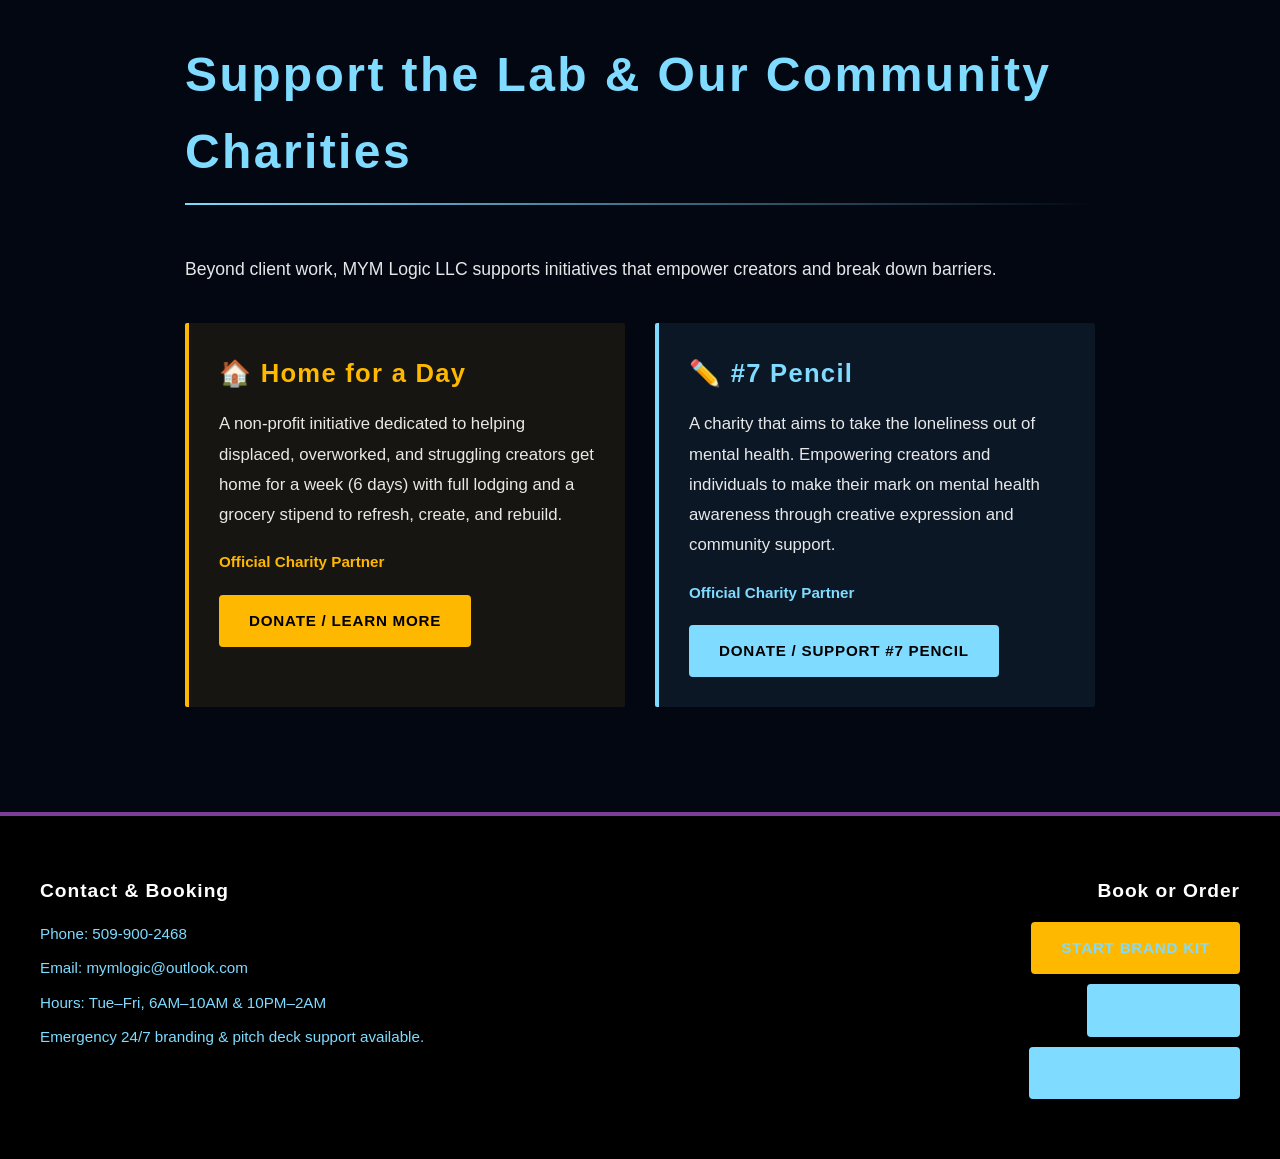
==== commit 8350aa5e: "Update website with MC Studio, 3 demo-first apps, brand intake form, book now, and charities" ====
--- a/index.html
+++ b/index.html
@@ -3,8 +3,7 @@
 <head>
     <meta charset="UTF-8">
     <meta name="viewport" content="width=device-width, initial-scale=1.0">
-    <title>MYM Logic LLC</title>
-
+    <title>MYM Logic LLC — Better Chances. Better Odds.</title>
     <link rel="stylesheet" href="styles.css">
 </head>
 
@@ -13,13 +12,13 @@
     <!-- NAVIGATION BAR -->
     <nav class="main-nav">
         <ul>
-            <li><a href="index.html">Home</a></li>
+            <li><a href="index.html" class="active">Home</a></li>
             <li><a href="brandkits.html">Brand Kits</a></li>
             <li><a href="emergency.html">Emergency Help</a></li>
             <li><a href="demo.html">Demo‑First Apps</a></li>
+            <li><a href="mcstudio.html">MC Studio</a></li>
             <li><a href="portfolio.html">Portfolio</a></li>
-            <li><a href="pitchdeck.html">Pitch Decks</a></li>
-            <li><a href="contact.html">Contact</a></li>
+            <li><a href="contact.html">Book Now / Contact</a></li>
         </ul>
     </nav>
     <!-- END NAV -->
@@ -37,9 +36,9 @@
             <h1 class="hero-title">MYM LOGIC LLC</h1>
             <h2 class="hero-tagline">Better Chances. Better Odds.</h2>
 
-            <div class="hero-cta">
-                <a href="#emergency" class="cta-btn">Emergency Deadline Help</a>
-                <a href="#brandkits" class="cta-btn">Start Your Project</a>
+            <div class="hero-cta" style="margin-top: 25px;">
+                <a href="brandkits.html" class="cta-btn">Book Your Brand Kit</a>
+                <a href="#book-now" class="cta-btn" style="background: #ffb800; border-color: #ffb800;">Book Now / Hire Us</a>
             </div>
         </div>
     </section>
@@ -62,114 +61,57 @@
         </div>
     </section>
 
-    <!-- EMERGENCY SERVICES -->
-    <section id="emergency" class="emergency-section">
-        <div class="container">
-            <h2>Emergency Brand & Deadline Solutions</h2>
-            <p>
-                When time is short, MYM Logic delivers fast direction and clean, high‑impact design.
-                Overnight brand kits, rapid pitch decks, and emergency identity fixes built for real deadlines.
-            </p>
-
-            <ul class="emergency-list">
-                <li>Overnight brand kits</li>
-                <li>Rapid pitch decks (2‑hour window)</li>
-                <li>Logo, color, and voice fixes</li>
-                <li>Last‑minute commercial concepts</li>
-                <li>Demo‑first app previews</li>
-                <li>Crisis branding for broken businesses</li>
-            </ul>
-
-            <a href="tel:5099002468" class="cta-btn">Call for Emergency Help</a>
-        </div>
-    </section>
-
-    <!-- SERVICES -->
-    <section class="services-section">
-        <div class="container">
-            <h2>What We Do</h2>
-
-            <div class="service-item" id="brandkits">
-                <h3>Hand‑Tailored Brand Starter Kit</h3>
-                <p>
-                    A clean, intuitive identity package built from your brand’s energy. Includes logo, color palette,
-                    typography, voice guide, social graphics, and a one‑page identity sheet. Delivered overnight.
-                </p>
-                <p class="pricing">Starting at $150–$300</p>
-                <a href="brandkits.html" class="cta-btn">Start Your Brand Kit</a>
-            </div>
-
-            <div class="service-item">
-                <h3>AI‑Assisted App Prototype</h3>
-                <p>
-                    A working demo and visual proof‑of‑concept for early‑stage founders. Includes basic UI,
-                    requirements documentation, and a guided video walkthrough.
-                </p>
-                <a href="demo.html" class="cta-btn">Prototype My Idea</a>
-            </div>
-        </div>
-    </section>
-
-    <!-- DEMO-FIRST APPS -->
-    <section class="demoapps-section">
-        <div class="container">
-            <h2>Demo‑First Apps</h2>
-            <p>
-                Instant‑load tools built to prove capability fast. Try the demo, see it work, buy the full version.
+    <!-- BOOK NOW / DIRECT ADVERTISING & FIVERR SECTION -->
+    <section id="book-now" style="background: #060c18; padding: 70px 20px; border-top: 2px solid var(--electric-baby-blue); border-bottom: 2px solid var(--electric-baby-blue);">
+        <div class="container" style="max-width: 900px; text-align: center;">
+            <h2 style="font-size: 2.5rem; color: var(--electric-baby-blue); margin-bottom: 15px;">Book Now & Hire MYM Logic LLC</h2>
+            <p style="font-size: 1.1rem; line-height: 1.7; margin-bottom: 30px;">
+                Need overnight branding, a 2-hour pitch deck, or an AI prototype built fast? Book us directly or find us on Fiverr.
+            </p>
+
+            <div style="display: flex; gap: 20px; justify-content: center; flex-wrap: wrap;">
+                <a href="brandkits.html" class="cta-btn" style="background: #ffb800; border-color: #ffb800;">Book Brand Starter Kit ($150)</a>
+                <a href="https://fiverr.com" target="_blank" class="cta-btn" style="background: #1dbf73; border-color: #1dbf73; color: white;">Order On Fiverr</a>
+                <a href="tel:5099002468" class="cta-btn">Call Direct: 509‑900‑2468</a>
+            </div>
+        </div>
+    </section>
+
+    <!-- DEMO-FIRST APPS PRODUCT SUITE -->
+    <section class="demoapps-section" style="background: #001F3F; padding: 80px 20px;">
+        <div class="container" style="max-width: 950px;">
+            <h2>Demo‑First App Suite</h2>
+            <p style="margin-bottom: 30px;">
+                Instant‑load tools built to prove capability fast. Try the live demo, see it work, buy the full version.
                 No subscriptions. No friction.
             </p>
 
-            <div class="demoapp-item">
-                <h3>codeME — Portable Coder</h3>
-                <p>Translate code, generate snippets, and test ideas instantly.</p>
-                <a href="codeme.html" class="cta-btn">Try Demo</a>
-                <p class="pricing">$10 Full Version</p>
-            </div>
-
-            <div class="demoapp-item">
-                <h3>Fortune Spheres Manic</h3>
-                <p>A micro‑game built on animated sphere logic.</p>
-                <a href="spheres.html" class="cta-btn">Try Demo</a>
-                <p class="pricing">$10 Full Version</p>
-            </div>
-        </div>
-    </section>
-
-    <!-- LAB SECTION -->
-    <section class="lab-section">
-        <div class="container">
-            <h2>What's In The Lab</h2>
-
-            <p>
-                Beyond client work, MYM Logic develops internal experimental projects — the same kind of systems
-                we build ads and brands for. These projects show the range of industries we understand.
-            </p>
-
-            <div class="lab-item">
-                <h3>Prpl‑Pair</h3>
-                <p>
-                    A tactile/braille driver designed to give blind and low‑vision users structured, directional feedback
-                    on touchscreen devices.
-                </p>
-
-                <div class="lab-meta">
-                    <span class="status">Status: Active Build</span>
-                    <a class="demo-link" href="#">Demo</a>
-                </div>
-            </div>
-
-            <div class="lab-item">
-                <h3>BRINX</h3>
-                <p>A next‑generation braille technology platform engineered for speed, clarity, and modern digital integration.</p>
-                <div class="lab-meta">
-                    <span class="status">Status: Prototype</span>
-                    <a class="demo-link" href="#">Learn More</a>
-                </div>
-            </div>
-        </div>
-    </section>
-
-    <!-- STUDIOS -->
+            <div style="display: grid; grid-template-columns: repeat(auto-fit, minmax(280px, 1fr)); gap: 25px;">
+                <div class="demoapp-item">
+                    <h3>MC Studio — AI Music Platform</h3>
+                    <p>Suno-style AI Track Generator, Vocal Recorder & Spotify Radio Mastering.</p>
+                    <p class="pricing" style="color: #ffb800; font-weight: bold; margin: 10px 0;">Champ Tier: Free • Champ Deux Pro: $9.99/mo</p>
+                    <a href="demo.html" class="cta-btn">Try Demo & Subscribe</a>
+                </div>
+
+                <div class="demoapp-item">
+                    <h3>codeME — Portable Coder</h3>
+                    <p>Translate code, generate snippets, and test ideas across 20+ languages.</p>
+                    <p class="pricing" style="color: var(--electric-baby-blue); font-weight: bold; margin: 10px 0;">$9.99 Lifetime License</p>
+                    <a href="demo.html" class="cta-btn">Try Demo & Buy ($9.99)</a>
+                </div>
+
+                <div class="demoapp-item">
+                    <h3>Fortune Spheres Manic</h3>
+                    <p>A micro‑game built on animated sphere logic and 8 personality characters.</p>
+                    <p class="pricing" style="color: var(--electric-baby-blue); font-weight: bold; margin: 10px 0;">$9.99 Lifetime License</p>
+                    <a href="demo.html" class="cta-btn">Try Demo & Buy ($9.99)</a>
+                </div>
+            </div>
+        </div>
+    </section>
+
+    <!-- STUDIOS & CREATIVE DIVISIONS -->
     <section class="studios-section">
         <div class="container">
             <h2>Studios & Creative Divisions</h2>
@@ -182,6 +124,11 @@
 
                 <div class="studio-item">
                     <span class="studio-accent">◆</span>
+                    <p class="studio-text"><strong>MC Studio</strong> — AI Music Creation Platform (<a href="mcstudio.html" style="color: #ffb800; text-decoration: underline;">Launch MC Studio</a>)</p>
+                </div>
+
+                <div class="studio-item">
+                    <span class="studio-accent">◆</span>
                     <p class="studio-text"><strong>ADDS</strong> — Analytics & Data Design Studio</p>
                 </div>
 
@@ -189,30 +136,43 @@
                     <span class="studio-accent">◆</span>
                     <p class="studio-text"><strong>KINDS Creative</strong> — Creative‑assistive media</p>
                 </div>
-
-                <div class="studio-item">
-                    <span class="studio-accent">◆</span>
-                    <p class="studio-text"><strong>KINDS EDUSPHERE</strong> — Education‑focused tactile and creative tools</p>
-                </div>
-            </div>
-        </div>
-    </section>
-
-    <!-- FOUNDER -->
-    <section class="founder-section">
-        <div class="container">
-            <h2>About the Founder</h2>
-            <p>
-                MYM Logic LLC was founded by Sterling Lawson, specializing in emergency deadline solutions,
-                fast‑direction branding, and demo‑first product prototypes.
-            </p>
-        </div>
-    </section>
-
-    <!-- FOOTER IMAGE -->
-    <section class="footer-image-section">
-        <div class="footer-image-container">
-            <img src="assets/footer-image.jpg" alt="Footer Image" class="footer-image">
+            </div>
+        </div>
+    </section>
+
+    <!-- CHARITY & SUPPORT THE LAB SECTION -->
+    <section class="lab-section" style="background: #020712; padding: 80px 20px;">
+        <div class="container" style="max-width: 950px;">
+            <h2 style="color: var(--electric-baby-blue);">Support the Lab & Our Community Charities</h2>
+            <p style="margin-bottom: 40px; color: #fff; opacity: 0.9; font-size: 1.1rem;">
+                Beyond client work, MYM Logic LLC supports initiatives that empower creators and break down barriers.
+            </p>
+
+            <div style="display: grid; grid-template-columns: repeat(auto-fit, minmax(380px, 1fr)); gap: 30px;">
+                <!-- CHARITY 1: HOME FOR A DAY -->
+                <div class="lab-item" style="border-left-color: #ffb800; background: rgba(255, 184, 0, 0.08);">
+                  <h3 style="color: #ffb800;">🏠 Home for a Day</h3>
+                  <p>
+                    A non-profit initiative dedicated to helping displaced, overworked, and struggling creators get home for a week (6 days) with full lodging and a grocery stipend to refresh, create, and rebuild.
+                  </p>
+                  <div class="lab-meta">
+                    <span class="status" style="color: #ffb800;">Official Charity Partner</span>
+                    <a href="contact.html?charity=homeforaday" class="cta-btn" style="background: #ffb800; border-color: #ffb800;">Donate / Learn More</a>
+                  </div>
+                </div>
+
+                <!-- CHARITY 2: #7 PENCIL -->
+                <div class="lab-item" style="border-left-color: var(--electric-baby-blue); background: rgba(127, 219, 255, 0.08);">
+                  <h3 style="color: var(--electric-baby-blue);">✏️ #7 Pencil</h3>
+                  <p>
+                    A charity that aims to take the loneliness out of mental health. Empowering creators and individuals to make their mark on mental health awareness through creative expression and community support.
+                  </p>
+                  <div class="lab-meta">
+                    <span class="status" style="color: var(--electric-baby-blue);">Official Charity Partner</span>
+                    <a href="contact.html?charity=7pencil" class="cta-btn">Donate / Support #7 Pencil</a>
+                  </div>
+                </div>
+            </div>
         </div>
     </section>
 
@@ -221,21 +181,19 @@
         <div class="footer-content">
 
             <div class="footer-left">
-                <h3>Contact Us</h3>
+                <h3>Contact & Booking</h3>
                 <p>Phone: 509‑900‑2468</p>
                 <p>Email: mymlogic@outlook.com</p>
                 <p>Hours: Tue–Fri, 6AM–10AM & 10PM–2AM</p>
-                <p>Emergency support available when possible.</p>
+                <p>Emergency 24/7 branding & pitch deck support available.</p>
             </div>
 
             <div class="footer-right">
-                <h3>Support the Lab</h3>
-                <a href="#" class="donate-btn">DONATE</a>
-
-                <div class="footer-cta">
-                    <a href="#brandkits" class="cta-btn">Start Your Project</a>
-                    <a href="#emergency" class="cta-btn">Emergency Help</a>
-                    <a href="#" class="cta-btn">Demo‑First Apps</a>
+                <h3>Book or Order</h3>
+                <div class="footer-cta" style="display: flex; flex-direction: column; gap: 10px; align-items: flex-end;">
+                    <a href="brandkits.html" class="cta-btn" style="background: #ffb800; border-color: #ffb800;">Start Brand Kit</a>
+                    <a href="#book-now" class="cta-btn">Book Now</a>
+                    <a href="demo.html" class="cta-btn">Demo‑First Apps</a>
                 </div>
             </div>
 
--- a/styles.css
+++ b/styles.css
@@ -31,6 +31,9 @@
     color: var(--white);
     background-color: var(--black);
     overflow-x: hidden;
+
+    /* Push content down so nav doesn't overlap hero */
+    padding-top: 60px;
 }
 
 .container {
@@ -53,6 +56,43 @@
 
 a:hover {
     color: var(--white);
+}
+
+/* ============================================
+   NAV BAR (INSERTED)
+   ============================================ */
+
+.main-nav {
+    width: 100%;
+    background: rgba(0, 0, 0, 0.65);
+    backdrop-filter: blur(6px);
+    position: fixed;
+    top: 0;
+    left: 0;
+    z-index: 9999;
+    padding: 10px 0;
+}
+
+.main-nav ul {
+    list-style: none;
+    margin: 0;
+    padding: 0;
+    display: flex;
+    justify-content: center;
+    gap: 40px;
+}
+
+.main-nav ul li a {
+    color: #ffffff;
+    text-decoration: none;
+    font-weight: 600;
+    font-size: 16px;
+    letter-spacing: 0.5px;
+    transition: color 0.2s ease;
+}
+
+.main-nav ul li a:hover {
+    color: #9f7fff;
 }
 
 /* ============================================
@@ -81,7 +121,7 @@
 }
 
 .hero-overlay {
-    background: rgba(0, 0, 0, 0.45); /* lighten overlay */
+    background: rgba(0, 0, 0, 0.45);
 }
 
 .hero-content {
@@ -103,7 +143,7 @@
 
 .hero-tagline {
     font-size: clamp(1rem, 3vw, 1.8rem);
-    color: #C678DD; /* lavender-fuchsia hybrid */
+    color: #C678DD;
     font-weight: 600;
     line-height: 1.4;
     text-shadow:
@@ -112,27 +152,14 @@
         0 0 40px rgba(198, 120, 221, 0.4);
 }
 
-
 @keyframes fadeInDown {
-    from {
-        opacity: 0;
-        transform: translateY(-30px);
-    }
-    to {
-        opacity: 1;
-        transform: translateY(0);
-    }
+    from { opacity: 0; transform: translateY(-30px); }
+    to { opacity: 1; transform: translateY(0); }
 }
 
 @keyframes fadeInUp {
-    from {
-        opacity: 0;
-        transform: translateY(30px);
-    }
-    to {
-        opacity: 1;
-        transform: translateY(0);
-    }
+    from { opacity: 0; transform: translateY(30px); }
+    to { opacity: 1; transform: translateY(0); }
 }
 
 /* ============================================
@@ -192,7 +219,7 @@
 }
 
 /* ============================================
-   WHAT'S IN THE LAB (EDITABLE SECTION)
+   WHAT'S IN THE LAB
    ============================================ */
 
 .lab-section {
@@ -280,7 +307,7 @@
 }
 
 /* ============================================
-   STUDIO & CREATIVE DIVISIONS SECTION
+   STUDIOS SECTION
    ============================================ */
 
 .studios-section {
@@ -527,4 +554,264 @@
         animation-iteration-count: 1 !important;
         transition-duration: 0.01ms !important;
     }
-}
+}/* ============================================
+   NAV BAR — FULL PACKAGE
+   ============================================ */
+
+.main-nav {
+    width: 100%;
+    background: rgba(0, 0, 0, 0.65);
+    backdrop-filter: blur(6px);
+    position: fixed;
+    top: 0;
+    left: 0;
+    z-index: 9999;
+    padding: 12px 0;
+}
+
+.main-nav ul {
+    list-style: none;
+    margin: 0;
+    padding: 0;
+    display: flex;
+    justify-content: center;
+    gap: 40px;
+}
+
+.main-nav ul li a {
+    color: #ffffff;
+    text-decoration: none;
+    font-weight: 600;
+    font-size: 16px;
+    letter-spacing: 0.5px;
+    transition: color 0.2s ease;
+}
+
+.main-nav ul li a:hover {
+    color: #9f7fff;
+}
+
+/* Push content down so nav doesn't overlap hero */
+body {
+    padding-top: 70px;
+}
+
+/* ============================================
+   CTA BUTTONS — FULL PACKAGE
+   ============================================ */
+
+.cta-btn {
+    display: inline-block;
+    background: var(--electric-baby-blue);
+    color: var(--black);
+    padding: 12px 28px;
+    border-radius: 4px;
+    font-weight: 700;
+    letter-spacing: 0.05em;
+    transition: all 0.25s ease;
+    border: 2px solid var(--electric-baby-blue);
+    text-transform: uppercase;
+    font-size: 0.95rem;
+}
+
+.cta-btn:hover {
+    background: transparent;
+    color: var(--electric-baby-blue);
+    border-color: var(--electric-baby-blue);
+    transform: translateY(-2px);
+}
+
+/* ============================================
+   PAGE HEADERS (Brand Kits, Emergency, etc.)
+   ============================================ */
+
+.page-header {
+    background: var(--deep-navy);
+    padding: 80px 20px;
+    text-align: center;
+    border-bottom: 2px solid var(--scion-purple-haze);
+}
+
+.page-header h2 {
+    font-size: clamp(2rem, 5vw, 3rem);
+    color: var(--electric-baby-blue);
+    margin-bottom: 10px;
+}
+
+.page-header p {
+    max-width: 700px;
+    margin: 0 auto;
+    color: var(--white);
+    opacity: 0.85;
+}
+
+/* ============================================
+   BRAND KIT PAGE
+   ============================================ */
+
+.brandkits-page {
+    background: var(--black);
+    padding: 60px 20px;
+}
+
+.brandkit-block {
+    background: rgba(125, 60, 152, 0.15);
+    border-left: 4px solid var(--scion-purple-haze);
+    padding: 30px;
+    margin-top: 30px;
+    border-radius: 4px;
+}
+
+.brandkit-block ul {
+    margin: 20px 0;
+    padding-left: 20px;
+    line-height: 1.8;
+}
+
+.brandkit-block .pricing {
+    font-size: 1.2rem;
+    font-weight: 700;
+    color: var(--electric-baby-blue);
+    margin: 20px 0;
+}
+
+/* ============================================
+   EMERGENCY PAGE
+   ============================================ */
+
+.emergency-page {
+    background: var(--deep-navy);
+    padding: 60px 20px;
+}
+
+.emergency-page ul {
+    margin: 20px 0;
+    padding-left: 20px;
+    line-height: 1.8;
+}
+
+/* ============================================
+   DEMO PAGE
+   ============================================ */
+
+.demo-page {
+    background: var(--black);
+    padding: 60px 20px;
+}
+
+.demoapp-item {
+    background: rgba(125, 60, 152, 0.15);
+    padding: 25px;
+    margin-bottom: 25px;
+    border-left: 4px solid var(--scion-purple-haze);
+    border-radius: 4px;
+}
+
+.demoapp-item h3 {
+    color: var(--electric-baby-blue);
+    margin-bottom: 10px;
+}
+
+.demoapp-item p {
+    color: var(--white);
+    opacity: 0.85;
+}
+
+/* ============================================
+   PORTFOLIO PAGE
+   ============================================ */
+
+.portfolio-item {
+    background: var(--deep-navy);
+    padding: 60px 20px;
+}
+
+.portfolio-block {
+    background: rgba(125, 60, 152, 0.15);
+    padding: 30px;
+    border-left: 4px solid var(--scion-purple-haze);
+    border-radius: 4px;
+    text-align: center;
+}
+
+.portfolio-image {
+    max-width: 300px;
+    margin-bottom: 20px;
+    border-radius: 4px;
+    box-shadow: 0 0 20px rgba(127, 219, 255, 0.3);
+}
+
+/* ============================================
+   PITCH DECK PAGE
+   ============================================ */
+
+.pitchdeck-page {
+    background: var(--black);
+    padding: 60px 20px;
+}
+
+.pitchdeck-page ul {
+    margin: 20px 0;
+    padding-left: 20px;
+    line-height: 1.8;
+}
+
+/* ============================================
+   CONTACT FORM
+   ============================================ */
+
+.contact-section {
+    background: var(--deep-navy);
+    padding: 60px 20px;
+}
+
+.contact-form {
+    max-width: 600px;
+    margin: 0 auto;
+    display: flex;
+    flex-direction: column;
+    gap: 15px;
+}
+
+.contact-form input,
+.contact-form textarea {
+    padding: 12px;
+    border-radius: 4px;
+    border: 2px solid var(--electric-baby-blue);
+    background: rgba(0, 0, 0, 0.4);
+    color: var(--white);
+    font-size: 1rem;
+}
+
+.contact-form textarea {
+    min-height: 150px;
+}
+
+.contact-form button {
+    background: var(--electric-baby-blue);
+    color: var(--black);
+    padding: 12px;
+    border-radius: 4px;
+    font-weight: 700;
+    border: none;
+    cursor: pointer;
+    transition: all 0.25s ease;
+}
+
+.contact-form button:hover {
+    background: transparent;
+    color: var(--electric-baby-blue);
+    border: 2px solid var(--electric-baby-blue);
+}
+
+/* ============================================
+   MOBILE NAV
+   ============================================ */
+
+@media (max-width: 768px) {
+    .main-nav ul {
+        flex-direction: column;
+        gap: 20px;
+        padding: 20px 0;
+    }
+}
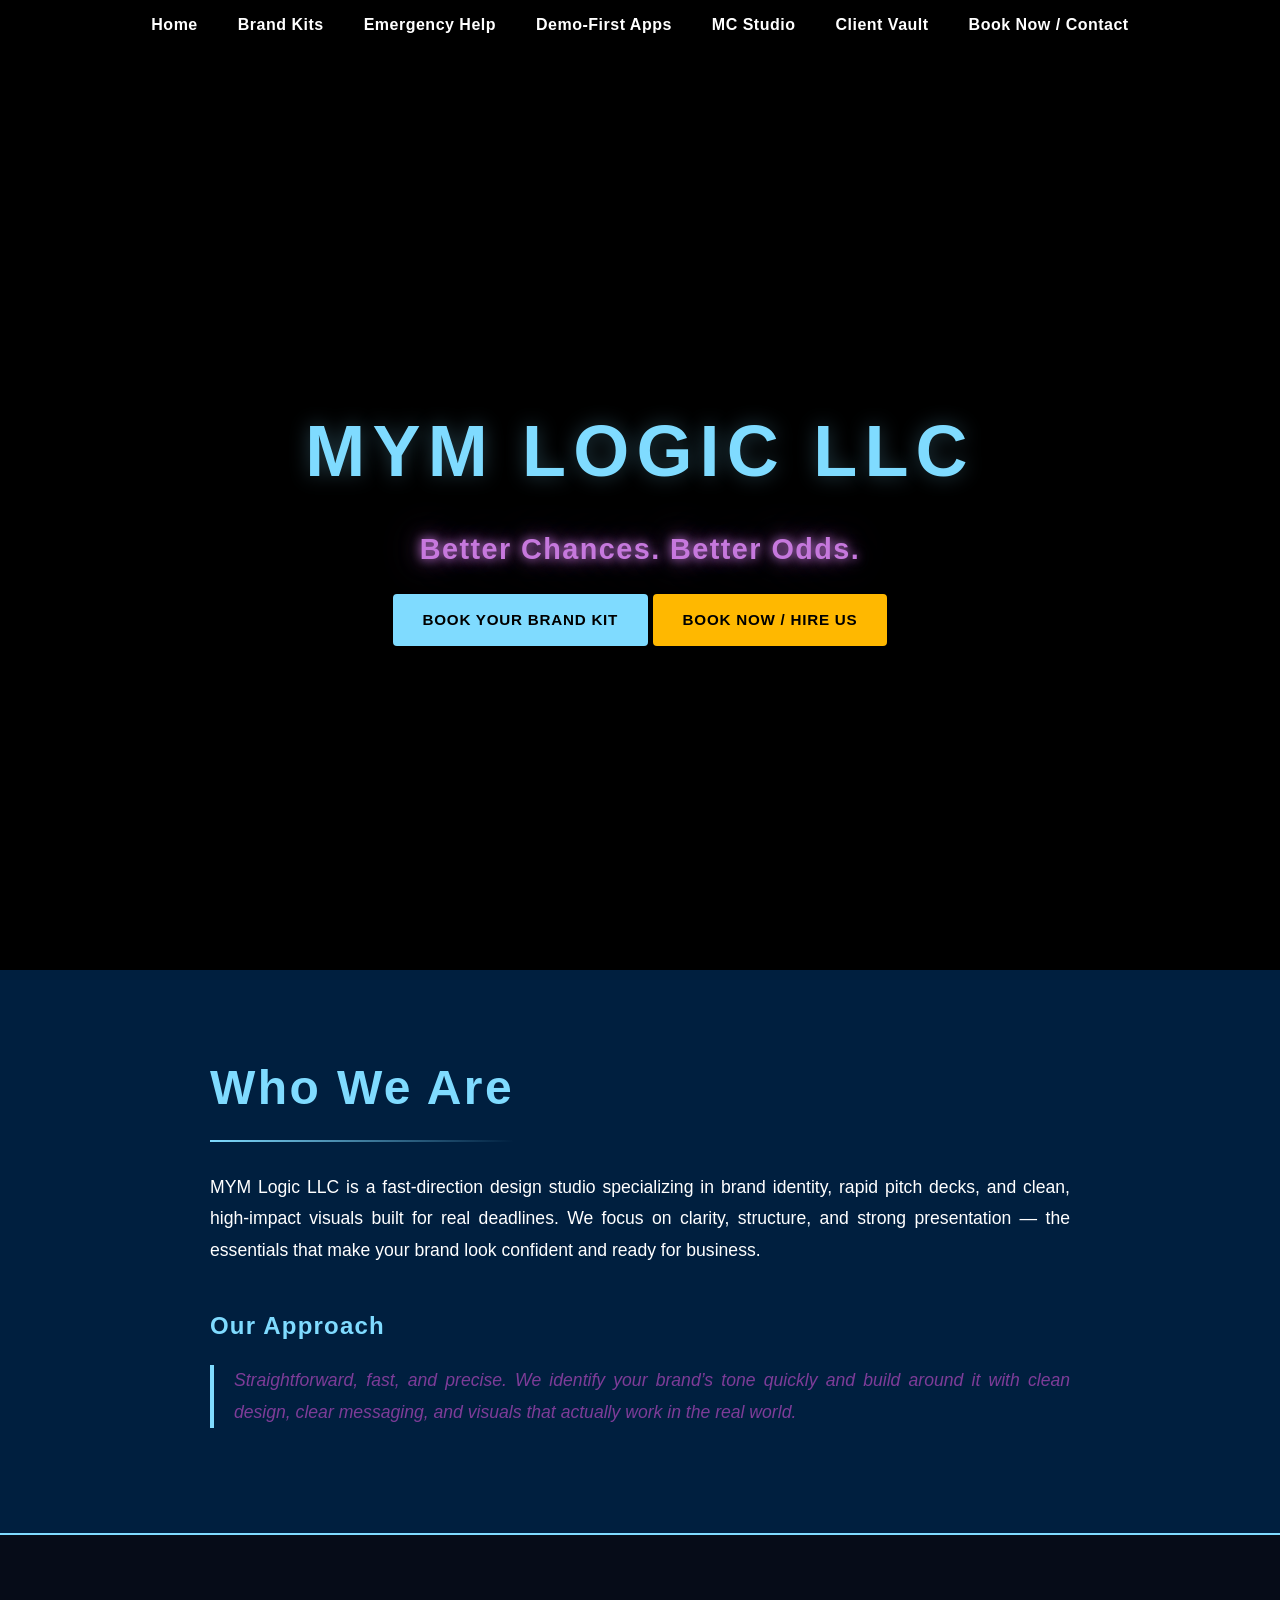
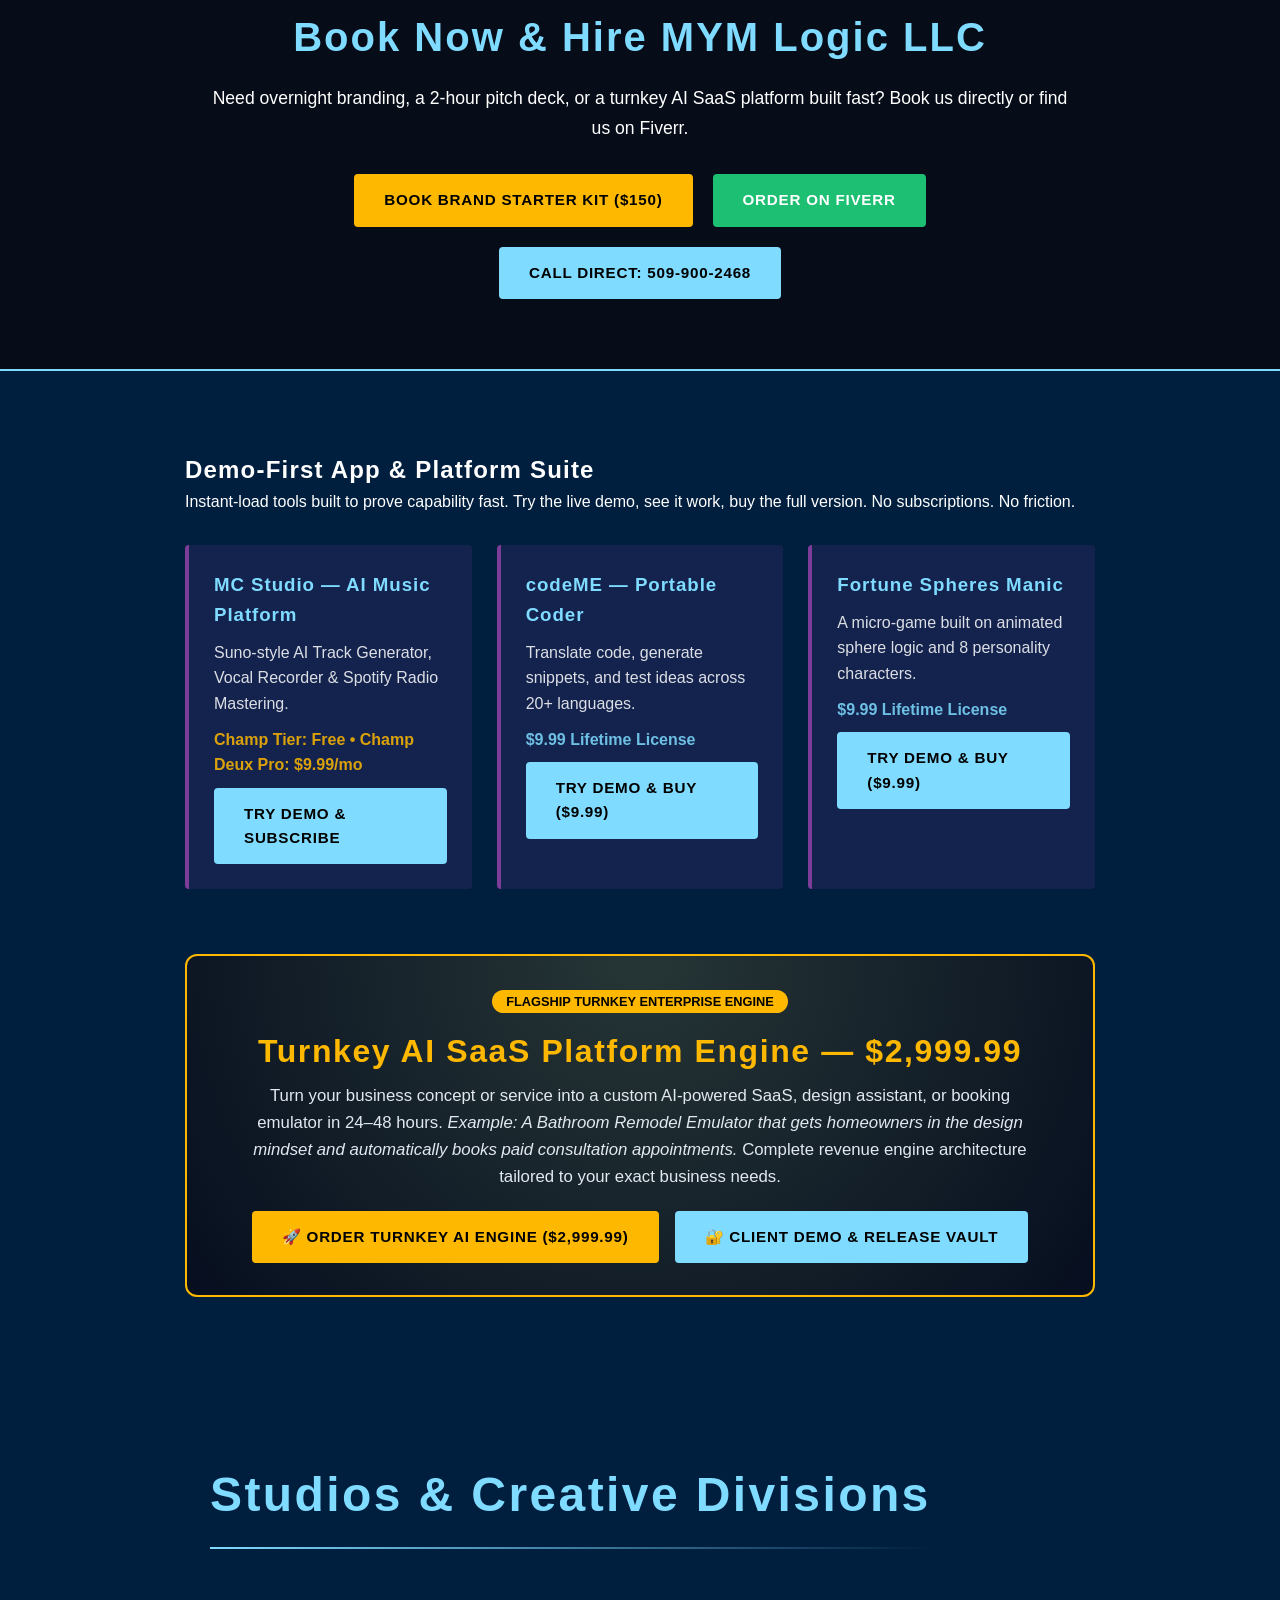
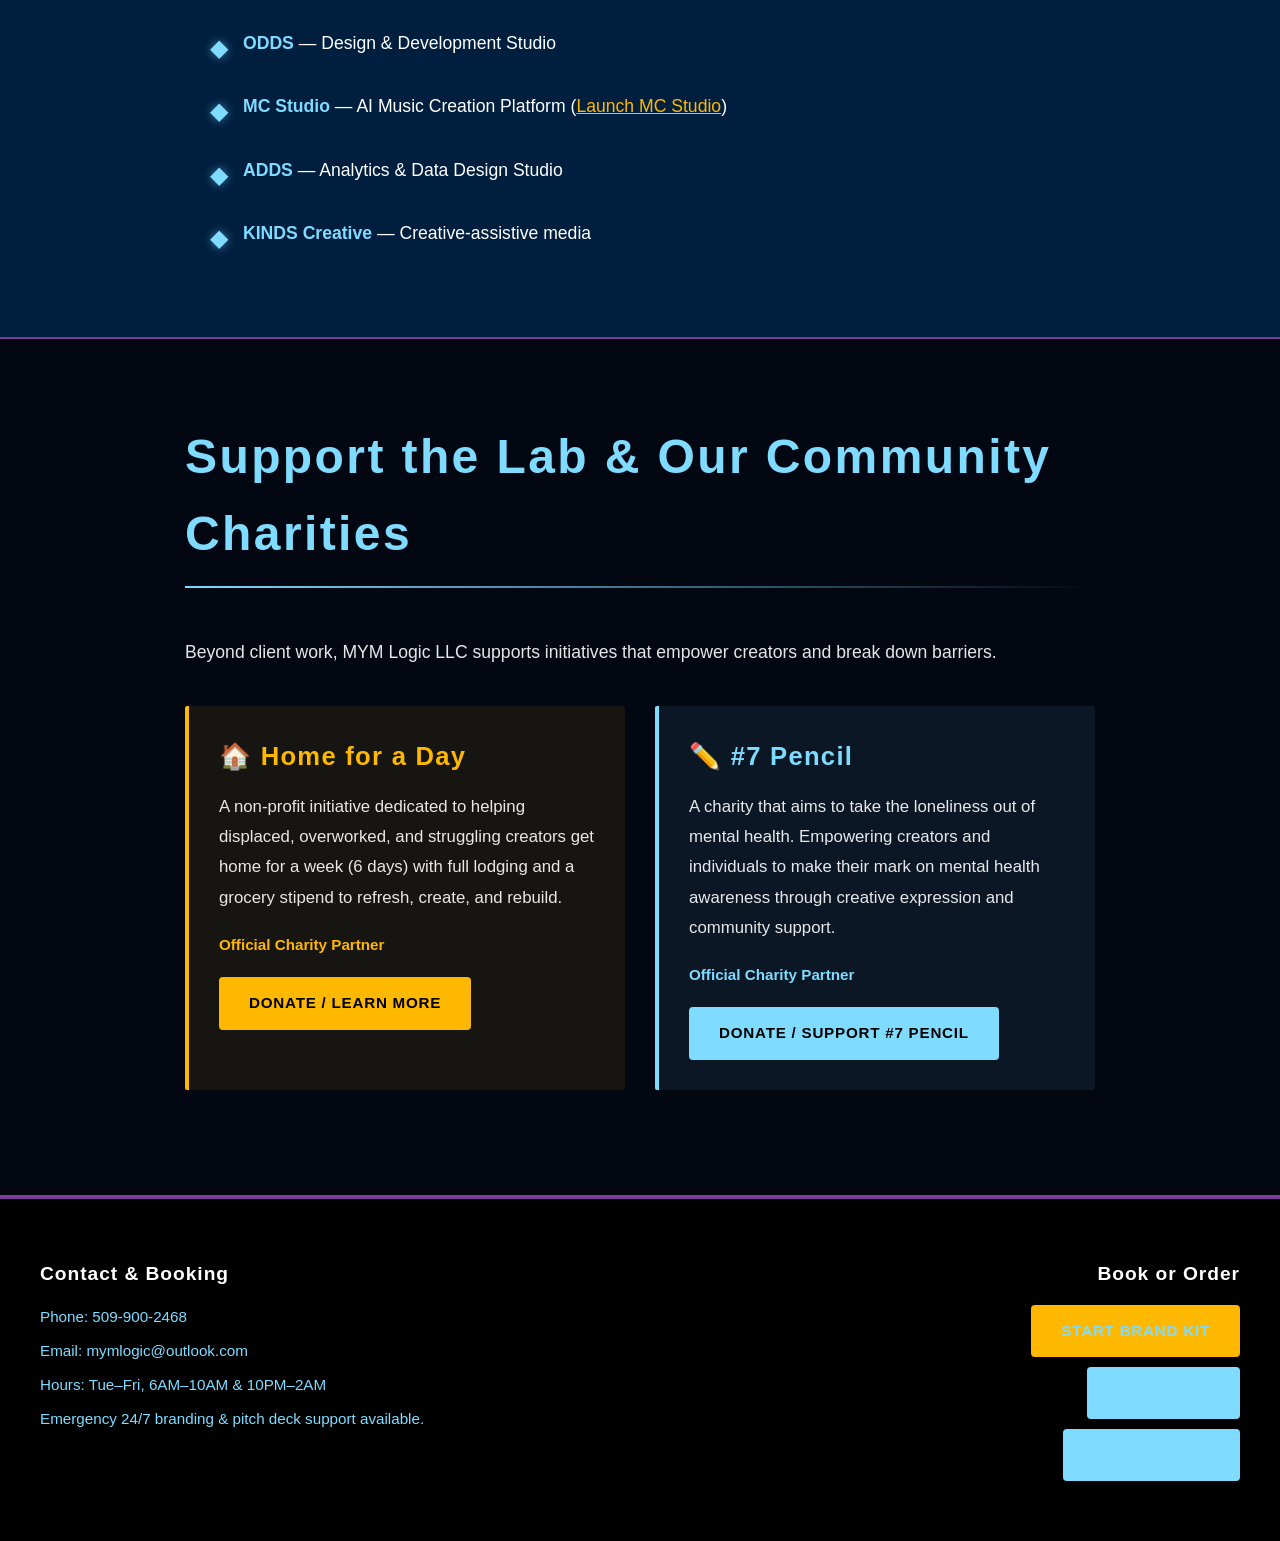
==== commit 7e4ba08d: "Add Turnkey AI SaaS Platform Engine (,999.99), Client Vault & Instant Release Portal, and Founder Ad" ====
--- a/index.html
+++ b/index.html
@@ -17,7 +17,7 @@
             <li><a href="emergency.html">Emergency Help</a></li>
             <li><a href="demo.html">Demo‑First Apps</a></li>
             <li><a href="mcstudio.html">MC Studio</a></li>
-            <li><a href="portfolio.html">Portfolio</a></li>
+            <li><a href="vault.html">Client Vault</a></li>
             <li><a href="contact.html">Book Now / Contact</a></li>
         </ul>
     </nav>
@@ -66,7 +66,7 @@
         <div class="container" style="max-width: 900px; text-align: center;">
             <h2 style="font-size: 2.5rem; color: var(--electric-baby-blue); margin-bottom: 15px;">Book Now & Hire MYM Logic LLC</h2>
             <p style="font-size: 1.1rem; line-height: 1.7; margin-bottom: 30px;">
-                Need overnight branding, a 2-hour pitch deck, or an AI prototype built fast? Book us directly or find us on Fiverr.
+                Need overnight branding, a 2-hour pitch deck, or a turnkey AI SaaS platform built fast? Book us directly or find us on Fiverr.
             </p>
 
             <div style="display: flex; gap: 20px; justify-content: center; flex-wrap: wrap;">
@@ -80,7 +80,7 @@
     <!-- DEMO-FIRST APPS PRODUCT SUITE -->
     <section class="demoapps-section" style="background: #001F3F; padding: 80px 20px;">
         <div class="container" style="max-width: 950px;">
-            <h2>Demo‑First App Suite</h2>
+            <h2>Demo‑First App & Platform Suite</h2>
             <p style="margin-bottom: 30px;">
                 Instant‑load tools built to prove capability fast. Try the live demo, see it work, buy the full version.
                 No subscriptions. No friction.
@@ -106,6 +106,20 @@
                     <p>A micro‑game built on animated sphere logic and 8 personality characters.</p>
                     <p class="pricing" style="color: var(--electric-baby-blue); font-weight: bold; margin: 10px 0;">$9.99 Lifetime License</p>
                     <a href="demo.html" class="cta-btn">Try Demo & Buy ($9.99)</a>
+                </div>
+            </div>
+
+            <!-- TURNKEY AI PLATFORM ENGINE HIGHLIGHT ($2,999.99) -->
+            <div style="margin-top: 40px; background: radial-gradient(circle at top, rgba(255,184,0,0.15), #060e1f); border: 2px solid #ffb800; padding: 32px; border-radius: 12px; text-align: center;">
+                <span style="background: #ffb800; color: #000; font-weight: 800; padding: 4px 14px; border-radius: 20px; font-size: 0.8rem; text-transform: uppercase;">FLAGSHIP TURNKEY ENTERPRISE ENGINE</span>
+                <h3 style="color: #ffb800; font-size: 2rem; margin: 12px 0 6px;">Turnkey AI SaaS Platform Engine — $2,999.99</h3>
+                <p style="color: #e2e8f0; font-size: 1.05rem; max-width: 800px; margin: 0 auto 20px; line-height: 1.6;">
+                    Turn your business concept or service into a custom AI-powered SaaS, design assistant, or booking emulator in 24–48 hours.
+                    <em>Example: A Bathroom Remodel Emulator that gets homeowners in the design mindset and automatically books paid consultation appointments.</em> Complete revenue engine architecture tailored to your exact business needs.
+                </p>
+                <div style="display: flex; gap: 16px; justify-content: center; flex-wrap: wrap;">
+                    <a href="contact.html?package=saas_engine" class="cta-btn" style="background: #ffb800; border-color: #ffb800; color: #000; font-weight: 800;">🚀 Order Turnkey AI Engine ($2,999.99)</a>
+                    <a href="vault.html" class="cta-btn">🔐 Client Demo & Release Vault</a>
                 </div>
             </div>
         </div>
@@ -193,7 +207,7 @@
                 <div class="footer-cta" style="display: flex; flex-direction: column; gap: 10px; align-items: flex-end;">
                     <a href="brandkits.html" class="cta-btn" style="background: #ffb800; border-color: #ffb800;">Start Brand Kit</a>
                     <a href="#book-now" class="cta-btn">Book Now</a>
-                    <a href="demo.html" class="cta-btn">Demo‑First Apps</a>
+                    <a href="vault.html" class="cta-btn">Client Vault</a>
                 </div>
             </div>
 
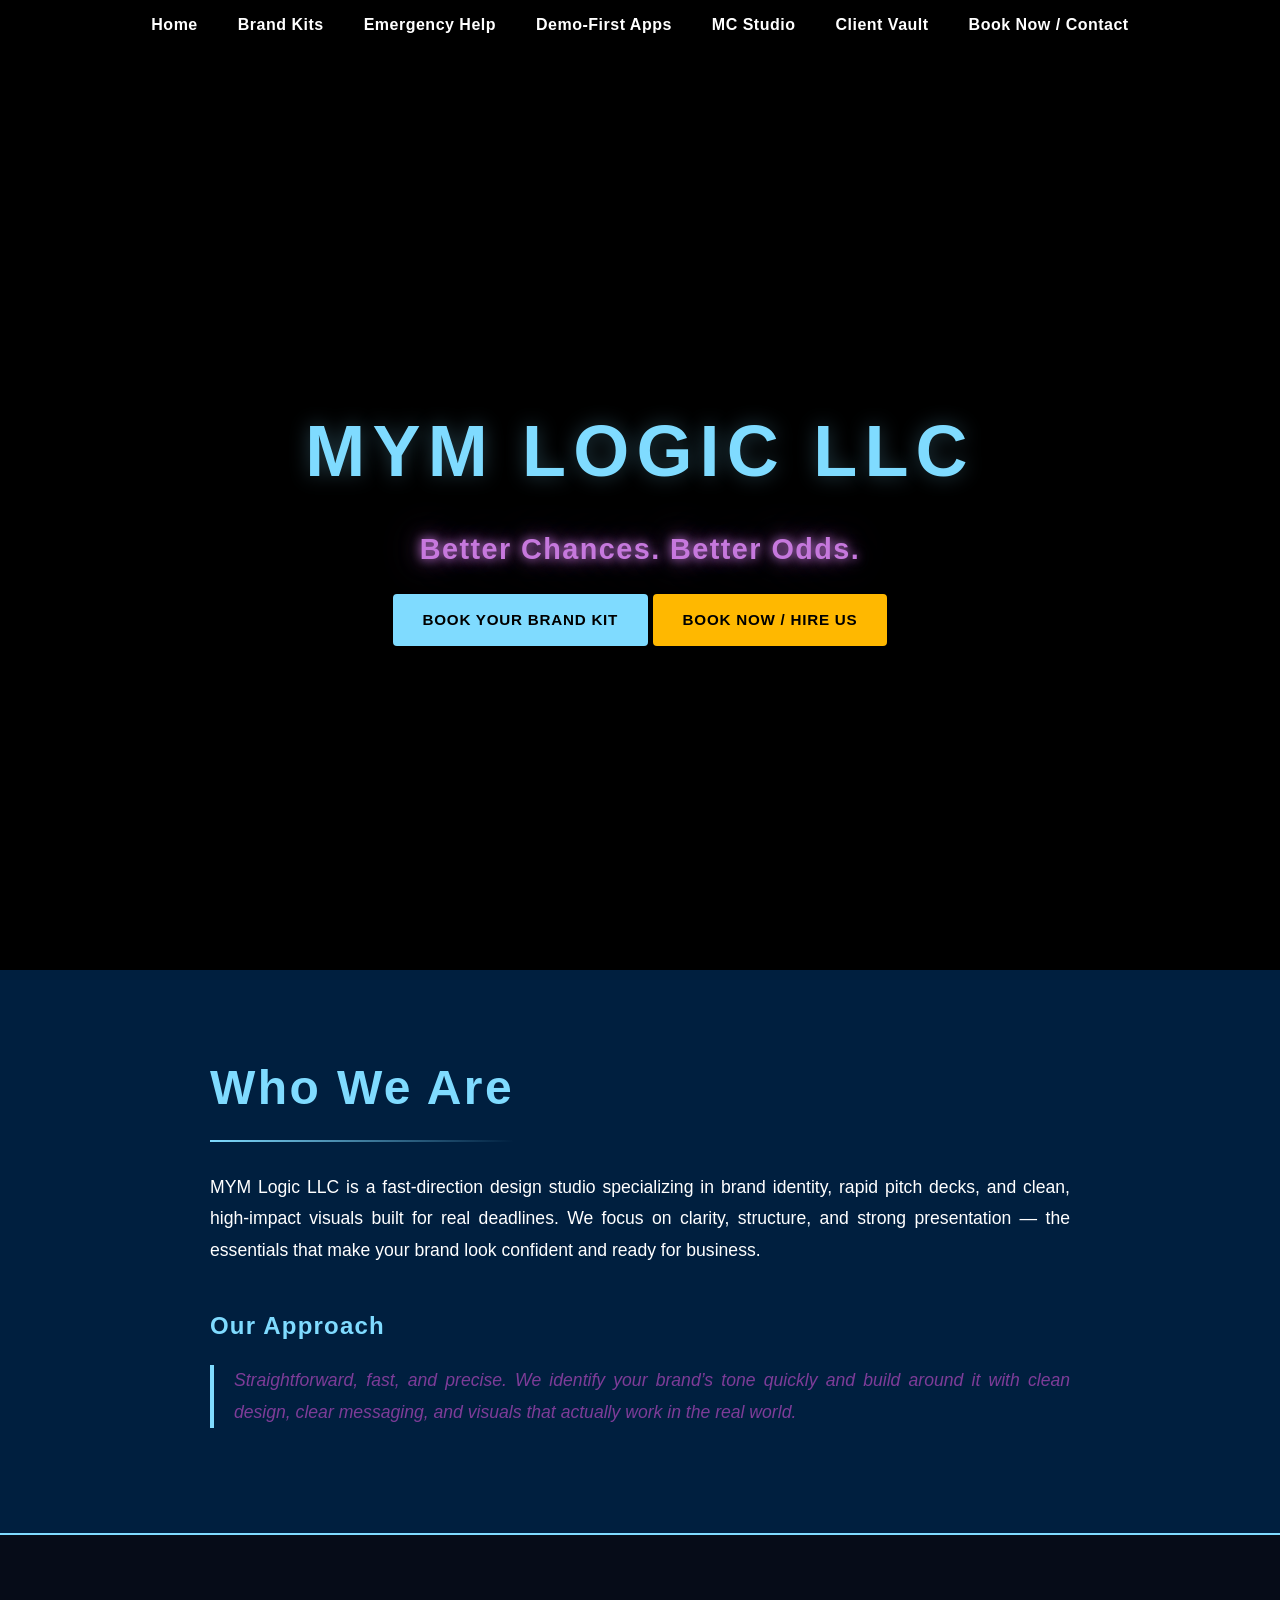
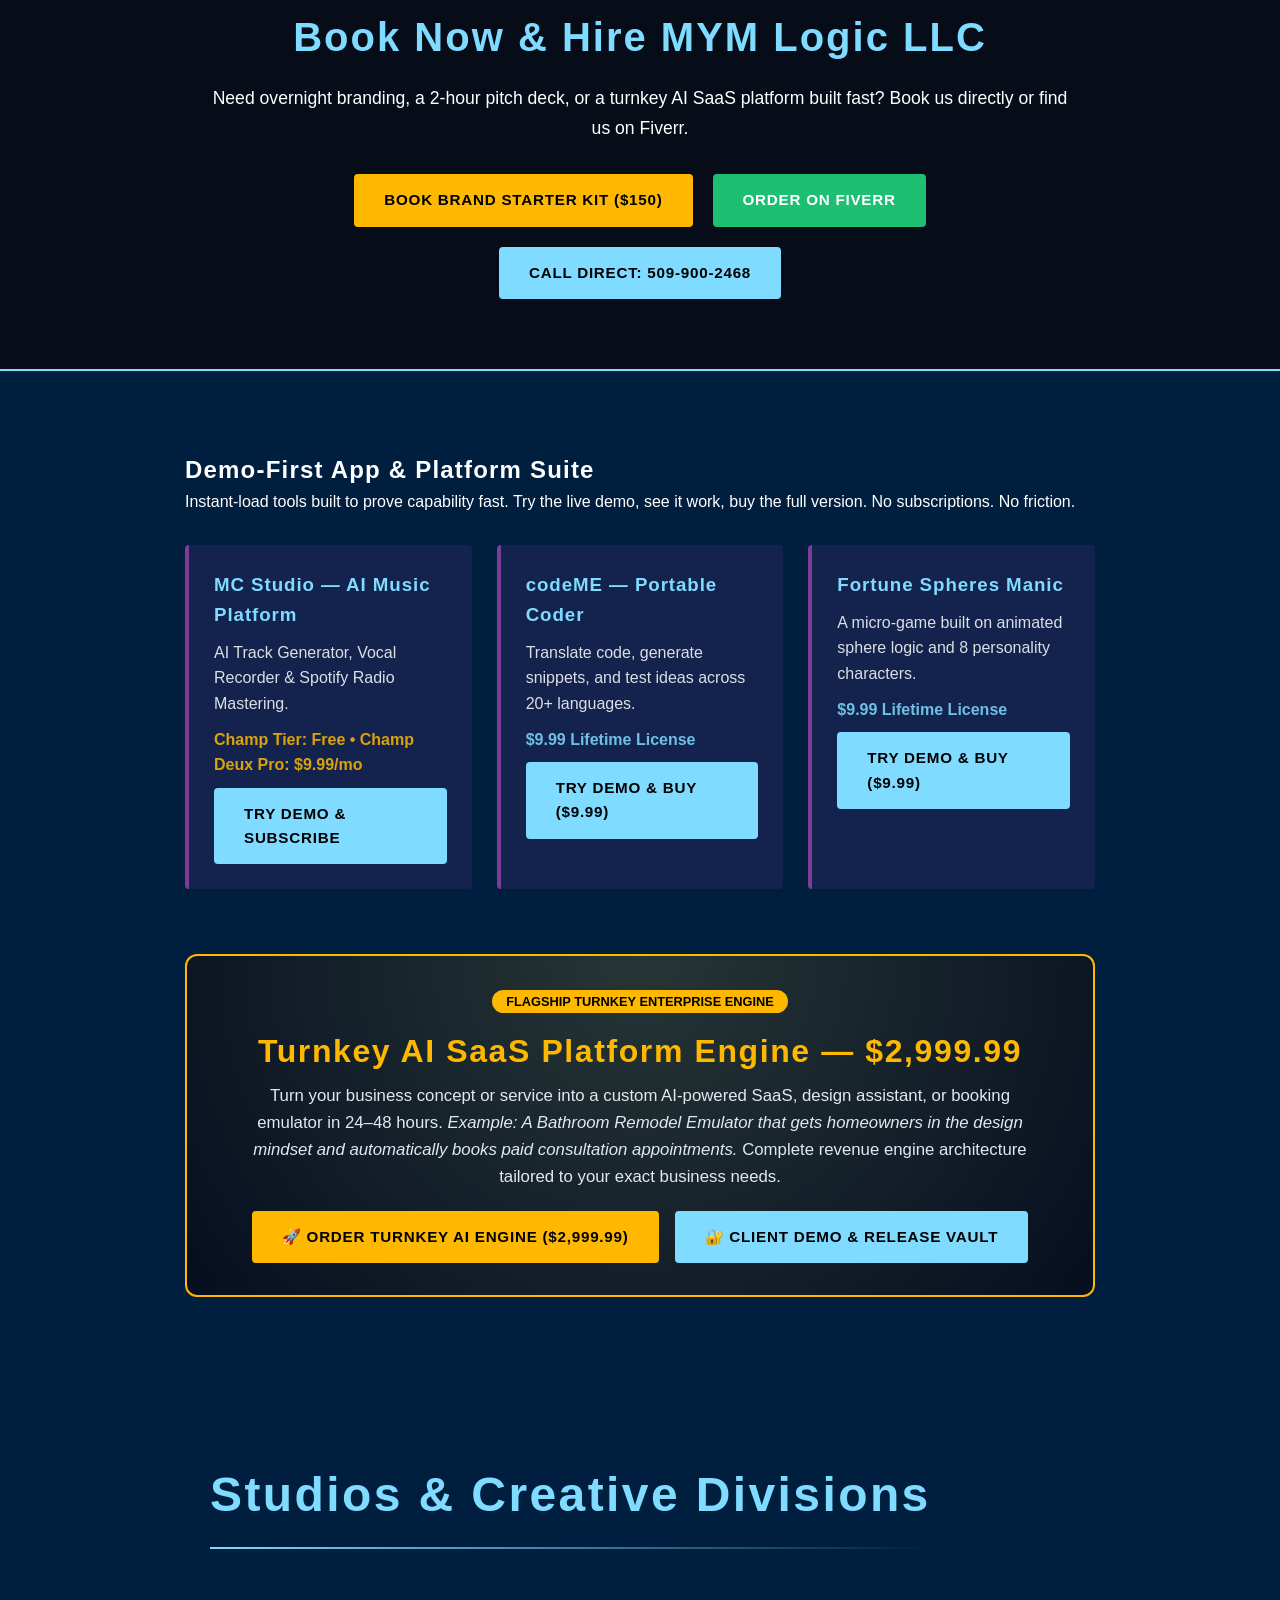
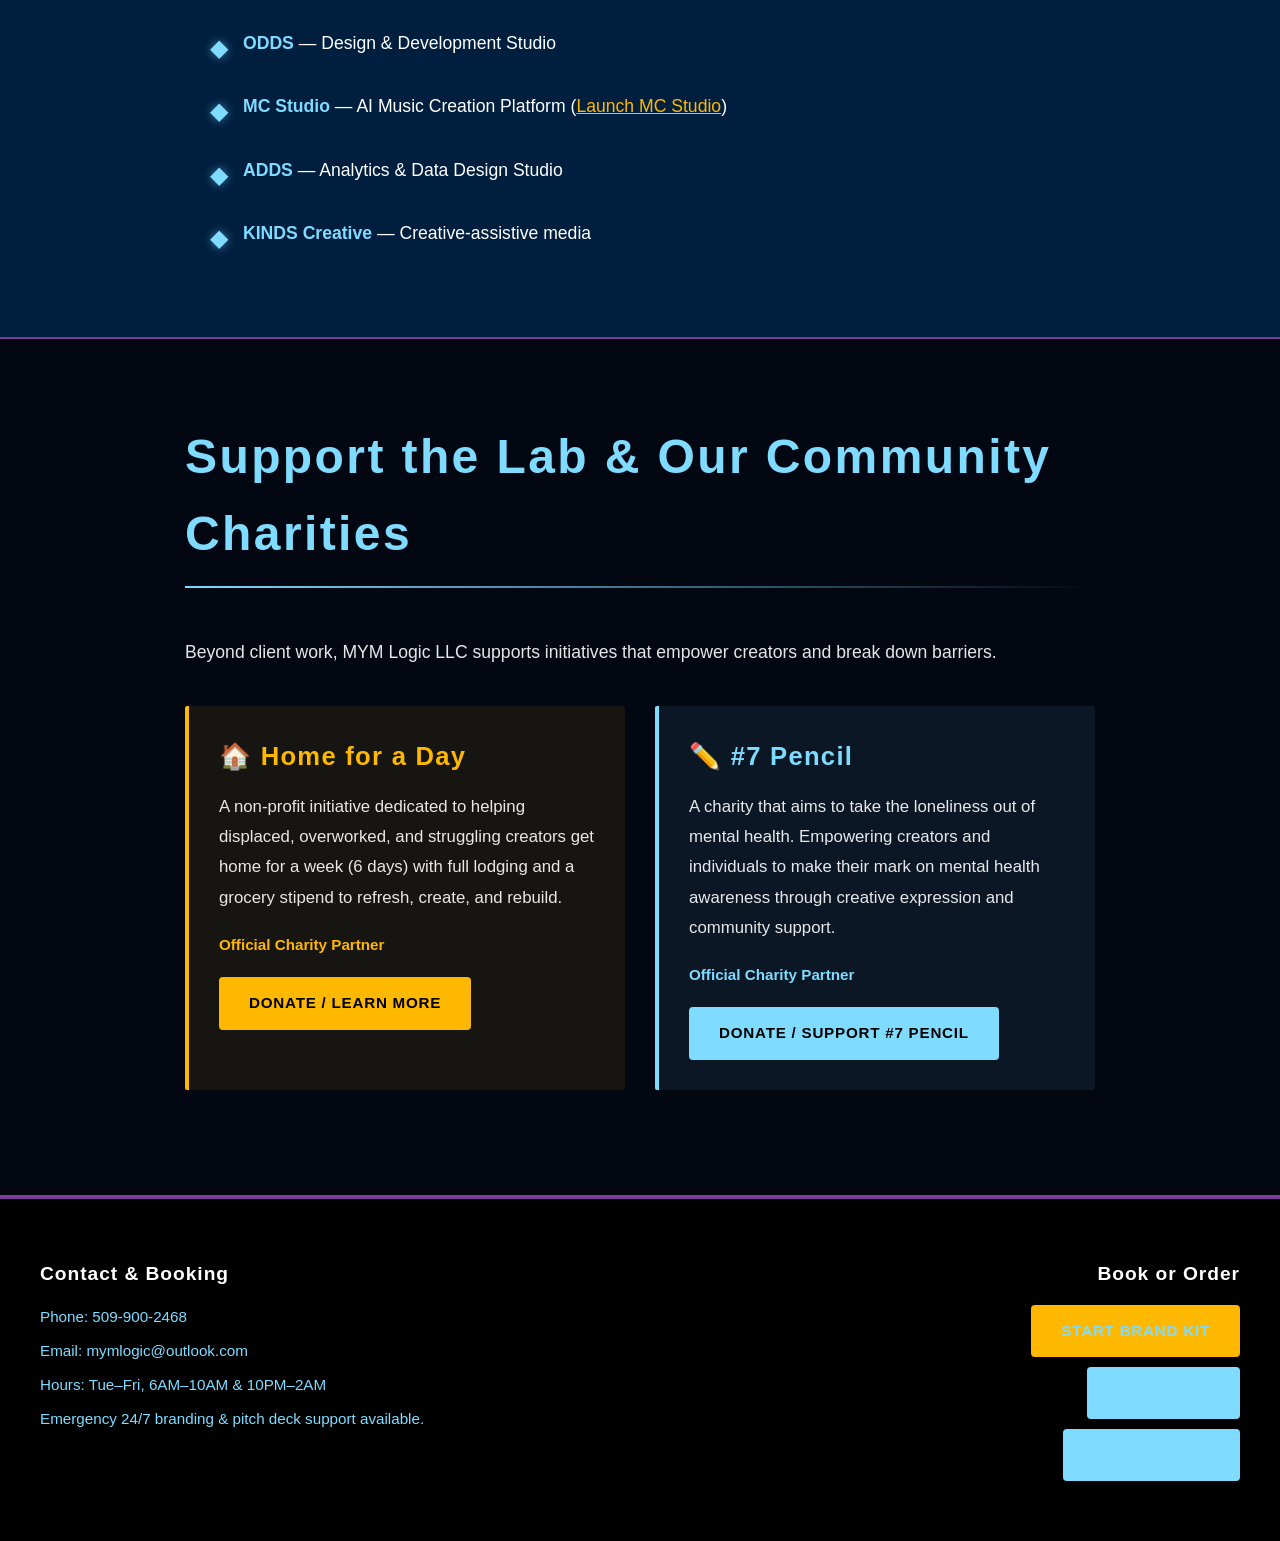
==== commit 1e002058: "Remove trademarked subheader tag from MC Studio" ====
--- a/index.html
+++ b/index.html
@@ -89,7 +89,7 @@
             <div style="display: grid; grid-template-columns: repeat(auto-fit, minmax(280px, 1fr)); gap: 25px;">
                 <div class="demoapp-item">
                     <h3>MC Studio — AI Music Platform</h3>
-                    <p>Suno-style AI Track Generator, Vocal Recorder & Spotify Radio Mastering.</p>
+                    <p>AI Track Generator, Vocal Recorder & Spotify Radio Mastering.</p>
                     <p class="pricing" style="color: #ffb800; font-weight: bold; margin: 10px 0;">Champ Tier: Free • Champ Deux Pro: $9.99/mo</p>
                     <a href="demo.html" class="cta-btn">Try Demo & Subscribe</a>
                 </div>
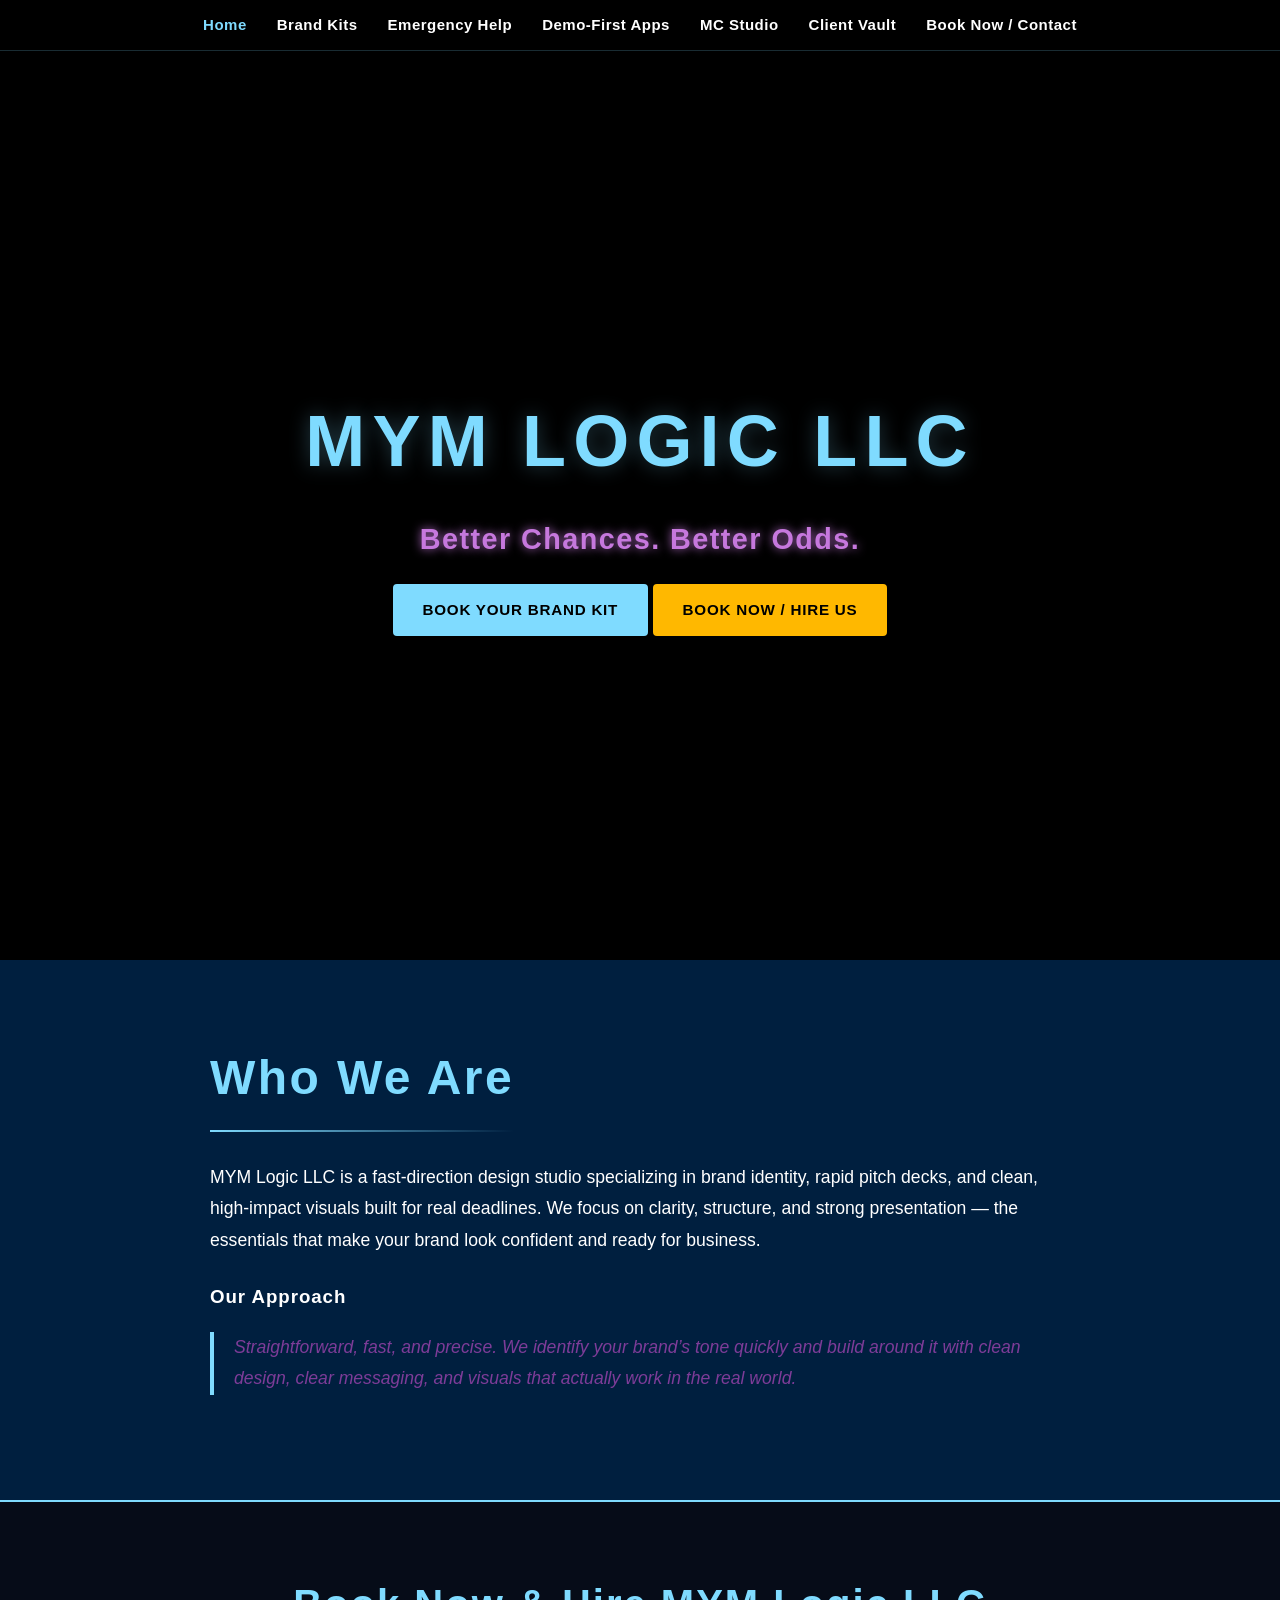
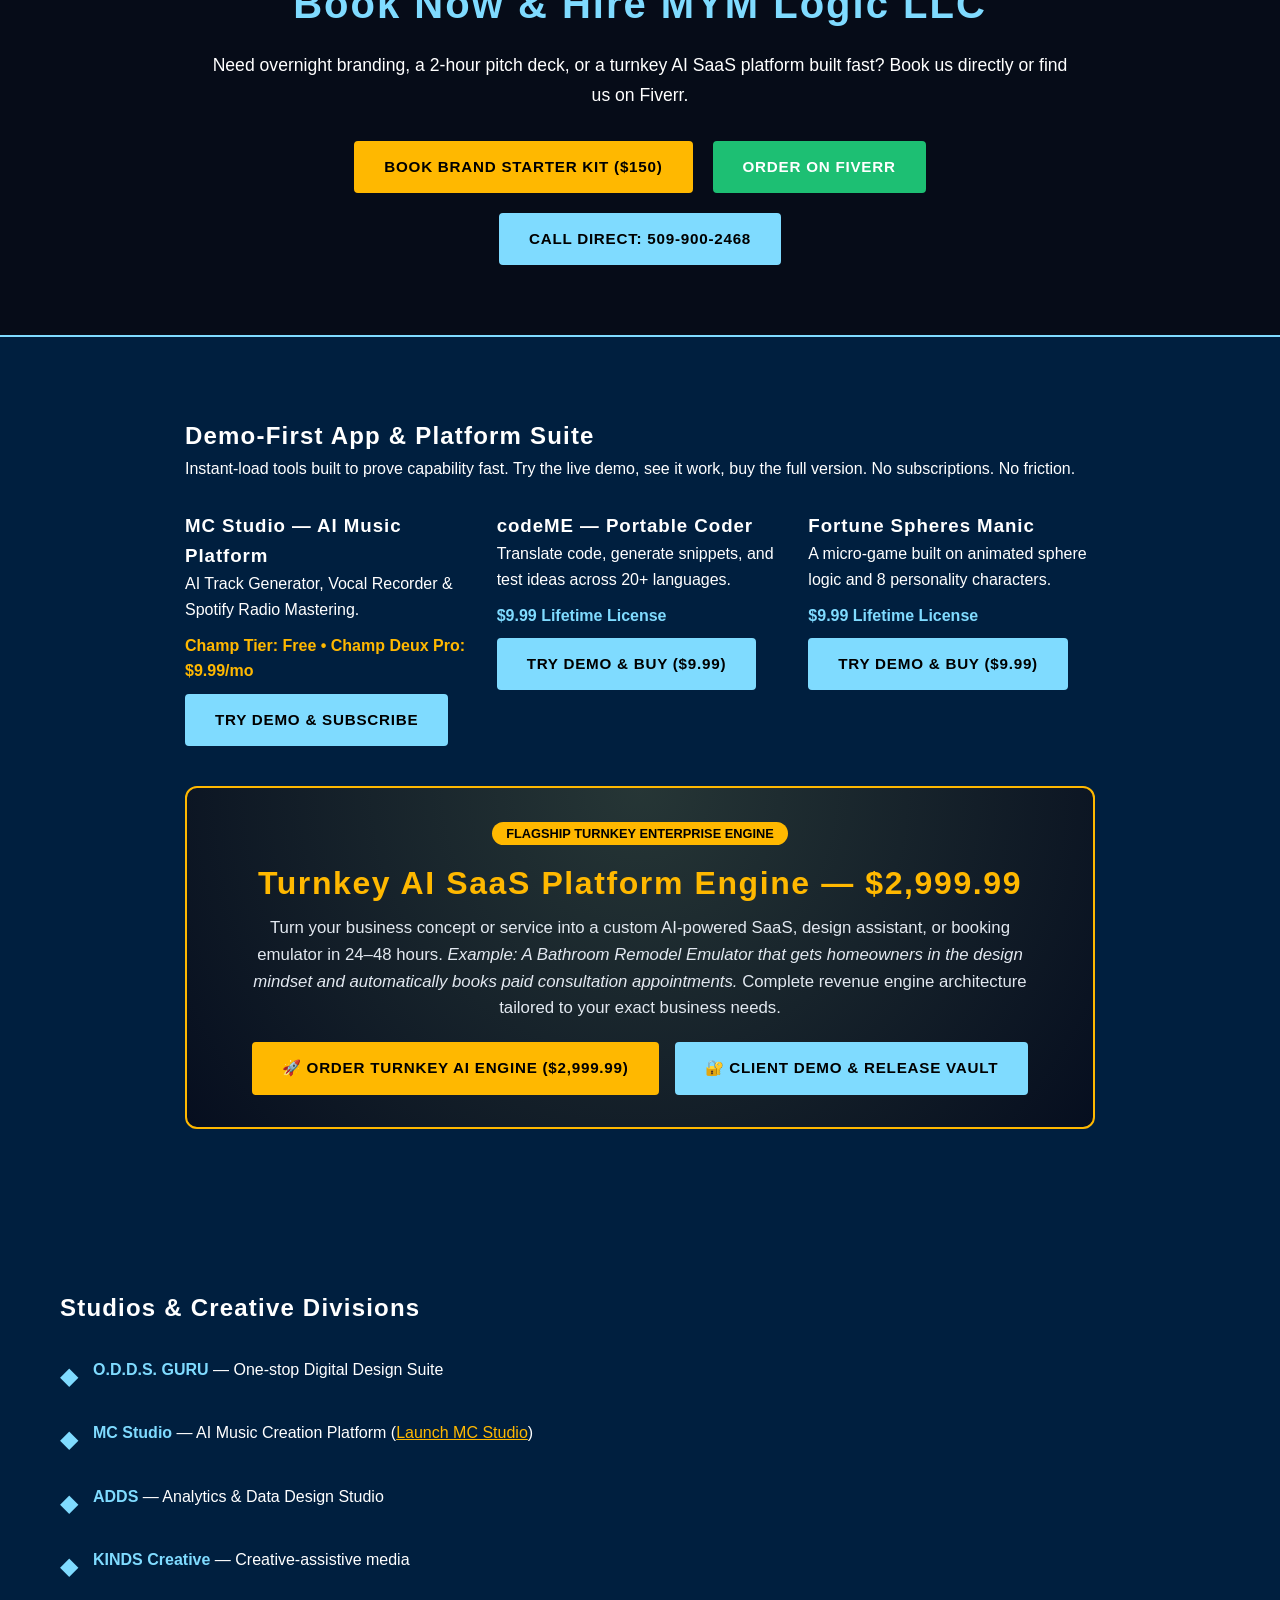
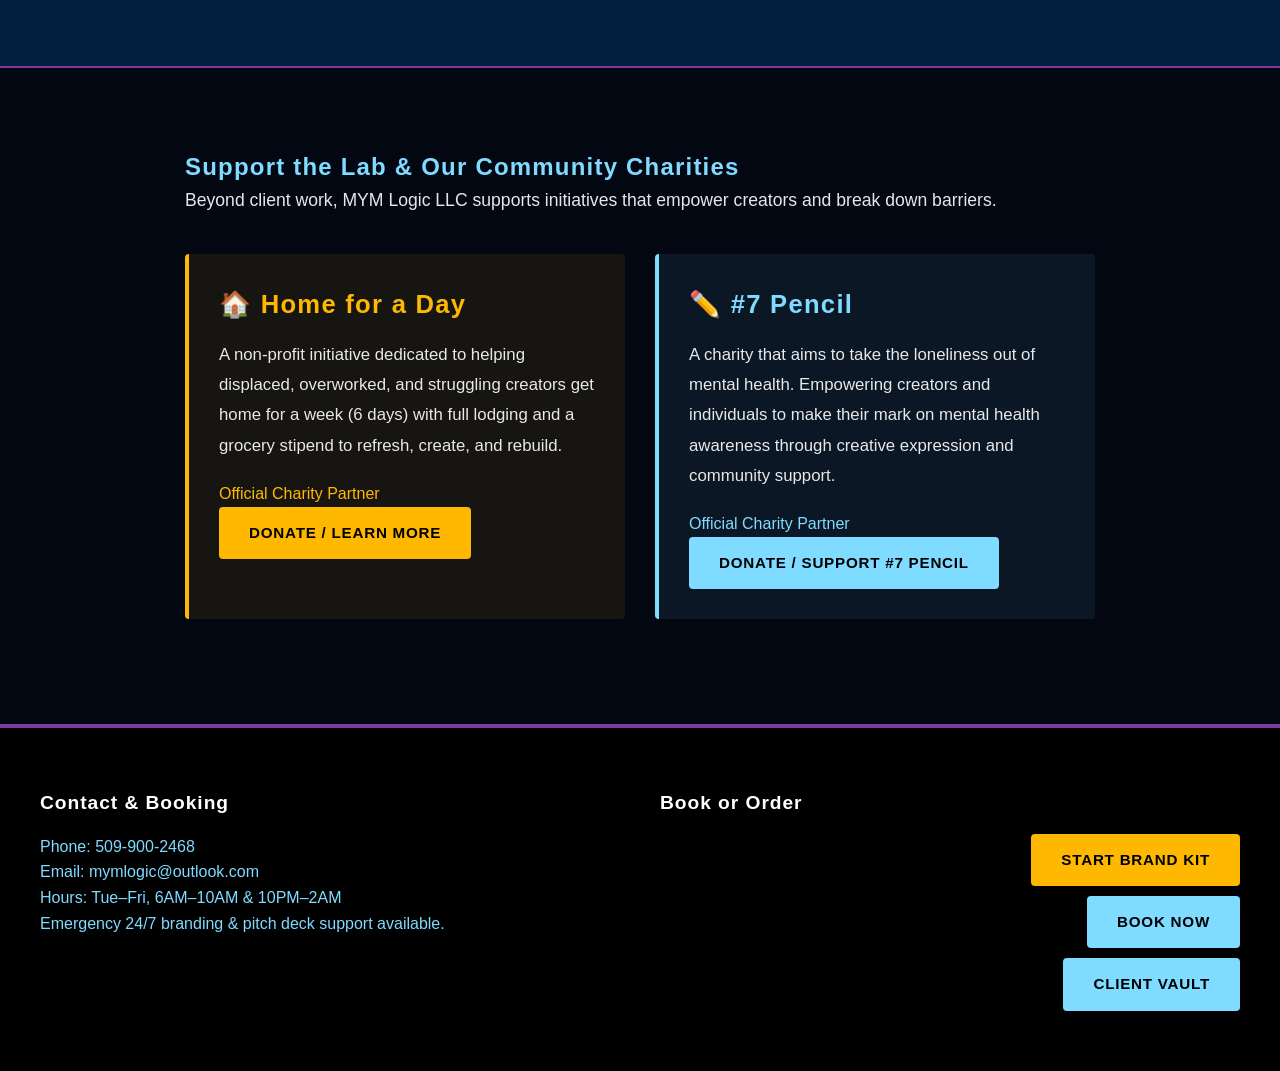
==== commit dff8b6b9: "Update ODDS title to O.D.D.S. GURU One-stop Digital Design Suite" ====
--- a/index.html
+++ b/index.html
@@ -133,7 +133,7 @@
             <div class="studios-list">
                 <div class="studio-item">
                     <span class="studio-accent">◆</span>
-                    <p class="studio-text"><strong>ODDS</strong> — Design & Development Studio</p>
+                    <p class="studio-text"><strong>O.D.D.S. GURU</strong> — One-stop Digital Design Suite</p>
                 </div>
 
                 <div class="studio-item">
--- a/styles.css
+++ b/styles.css
@@ -31,8 +31,6 @@
     color: var(--white);
     background-color: var(--black);
     overflow-x: hidden;
-
-    /* Push content down so nav doesn't overlap hero */
     padding-top: 60px;
 }
 
@@ -59,18 +57,19 @@
 }
 
 /* ============================================
-   NAV BAR (INSERTED)
+   NAV BAR
    ============================================ */
 
 .main-nav {
     width: 100%;
-    background: rgba(0, 0, 0, 0.65);
-    backdrop-filter: blur(6px);
+    background: rgba(0, 0, 0, 0.8);
+    backdrop-filter: blur(8px);
     position: fixed;
     top: 0;
     left: 0;
     z-index: 9999;
-    padding: 10px 0;
+    padding: 12px 0;
+    border-bottom: 1px solid rgba(127, 219, 255, 0.2);
 }
 
 .main-nav ul {
@@ -79,24 +78,49 @@
     padding: 0;
     display: flex;
     justify-content: center;
-    gap: 40px;
+    gap: 30px;
 }
 
 .main-nav ul li a {
     color: #ffffff;
     text-decoration: none;
     font-weight: 600;
-    font-size: 16px;
+    font-size: 15px;
     letter-spacing: 0.5px;
     transition: color 0.2s ease;
 }
 
-.main-nav ul li a:hover {
-    color: #9f7fff;
-}
-
-/* ============================================
-   HERO HEADER (FULL SCREEN)
+.main-nav ul li a:hover, .main-nav ul li a.active {
+    color: var(--electric-baby-blue);
+}
+
+/* ============================================
+   MOBILE STICKY BAR
+   ============================================ */
+
+.mobile-sticky-bar {
+    display: none;
+    position: fixed;
+    bottom: 0;
+    left: 0;
+    right: 0;
+    background: rgba(0, 31, 63, 0.95);
+    backdrop-filter: blur(10px);
+    border-top: 2px solid var(--electric-baby-blue);
+    padding: 10px 16px;
+    z-index: 99999;
+    justify-content: space-around;
+    align-items: center;
+}
+
+@media (max-width: 768px) {
+    .mobile-sticky-bar {
+        display: flex;
+    }
+}
+
+/* ============================================
+   HERO HEADER
    ============================================ */
 
 .hero {
@@ -138,7 +162,6 @@
     margin-bottom: 20px;
     text-shadow: 0 0 20px rgba(127, 219, 255, 0.3);
     letter-spacing: 0.1em;
-    animation: fadeInDown 1s ease-out;
 }
 
 .hero-tagline {
@@ -146,458 +169,11 @@
     color: #C678DD;
     font-weight: 600;
     line-height: 1.4;
-    text-shadow:
-        0 0 10px rgba(198, 120, 221, 0.9),
-        0 0 20px rgba(198, 120, 221, 0.6),
-        0 0 40px rgba(198, 120, 221, 0.4);
-}
-
-@keyframes fadeInDown {
-    from { opacity: 0; transform: translateY(-30px); }
-    to { opacity: 1; transform: translateY(0); }
-}
-
-@keyframes fadeInUp {
-    from { opacity: 0; transform: translateY(30px); }
-    to { opacity: 1; transform: translateY(0); }
-}
-
-/* ============================================
-   COMPANY OVERVIEW SECTION
-   ============================================ */
-
-.company-overview {
-    background-color: var(--deep-navy);
-    color: var(--white);
-    padding: 80px 20px;
-}
-
-.company-overview .container {
-    max-width: 900px;
-}
-
-.company-overview h2 {
-    font-size: clamp(2rem, 5vw, 3rem);
-    margin-bottom: 30px;
-    color: var(--electric-baby-blue);
-    position: relative;
-    display: inline-block;
-    padding-bottom: 15px;
-}
-
-.company-overview h2::after {
-    content: '';
-    position: absolute;
-    bottom: 0;
-    left: 0;
-    width: 100%;
-    height: 2px;
-    background: linear-gradient(90deg, var(--electric-baby-blue), transparent);
-}
-
-.company-overview p {
-    font-size: 1.1rem;
-    line-height: 1.8;
-    margin-bottom: 25px;
-    text-align: justify;
-}
-
-.company-overview h3 {
-    font-size: 1.5rem;
-    margin-top: 40px;
-    margin-bottom: 15px;
-    color: var(--electric-baby-blue);
-}
-
-.doctrine {
-    font-style: italic;
-    color: var(--scion-purple-haze);
-    font-size: 1.15rem;
-    border-left: 4px solid var(--electric-baby-blue);
-    padding-left: 20px;
-    margin-top: 20px;
-}
-
-/* ============================================
-   WHAT'S IN THE LAB
-   ============================================ */
-
-.lab-section {
-    background-color: var(--black);
-    color: var(--electric-baby-blue);
-    padding: 80px 20px;
-    border-top: 2px solid var(--scion-purple-haze);
-    border-bottom: 2px solid var(--scion-purple-haze);
-}
-
-.lab-section .container {
-    max-width: 900px;
-}
-
-.lab-section h2 {
-    font-size: clamp(2rem, 5vw, 3rem);
-    margin-bottom: 50px;
-    color: var(--electric-baby-blue);
-    position: relative;
-    display: inline-block;
-    padding-bottom: 15px;
-}
-
-.lab-section h2::after {
-    content: '';
-    position: absolute;
-    bottom: 0;
-    left: 0;
-    width: 100%;
-    height: 2px;
-    background: linear-gradient(90deg, var(--electric-baby-blue), transparent);
-}
-
-.lab-item {
-    background: rgba(125, 60, 152, 0.1);
-    border-left: 4px solid var(--scion-purple-haze);
-    padding: 30px;
-    margin-bottom: 25px;
-    transition: all 0.3s ease;
-    border-radius: 2px;
-}
-
-.lab-item:hover {
-    background: rgba(125, 60, 152, 0.2);
-    transform: translateX(10px);
-}
-
-.lab-item h3 {
-    font-size: 1.6rem;
-    margin-bottom: 15px;
-    color: var(--white);
-}
-
-.lab-item p {
-    font-size: 1.05rem;
-    line-height: 1.8;
-    margin-bottom: 20px;
-    color: rgba(255, 255, 255, 0.9);
-}
-
-.lab-meta {
-    display: flex;
-    gap: 20px;
-    align-items: center;
-    flex-wrap: wrap;
-}
-
-.status {
-    font-size: 0.95rem;
-    color: var(--scion-purple-haze);
-    font-weight: 600;
-}
-
-.demo-link {
-    color: var(--electric-baby-blue);
-    font-weight: 600;
-    padding-bottom: 2px;
-    border-bottom: 2px solid transparent;
-    transition: border-color 0.3s ease;
-}
-
-.demo-link:hover {
-    border-bottom-color: var(--electric-baby-blue);
-    color: var(--white);
-}
-
-/* ============================================
-   STUDIOS SECTION
-   ============================================ */
-
-.studios-section {
-    background-color: var(--deep-navy);
-    color: var(--white);
-    padding: 80px 20px;
-}
-
-.studios-section .container {
-    max-width: 900px;
-}
-
-.studios-section h2 {
-    font-size: clamp(2rem, 5vw, 3rem);
-    margin-bottom: 50px;
-    color: var(--electric-baby-blue);
-    position: relative;
-    display: inline-block;
-    padding-bottom: 15px;
-}
-
-.studios-section h2::after {
-    content: '';
-    position: absolute;
-    bottom: 0;
-    left: 0;
-    width: 100%;
-    height: 2px;
-    background: linear-gradient(90deg, var(--electric-baby-blue), transparent);
-}
-
-.studios-list {
-    display: flex;
-    flex-direction: column;
-    gap: 25px;
-    margin-top: 30px;
-}
-
-.studio-item {
-    display: flex;
-    align-items: flex-start;
-    gap: 15px;
-}
-
-.studio-accent {
-    color: var(--electric-baby-blue);
-    font-size: 1.5rem;
-    flex-shrink: 0;
-    text-shadow: 0 0 10px rgba(127, 219, 255, 0.5);
-}
-
-.studio-text {
-    font-size: 1.1rem;
-    line-height: 1.6;
-    color: var(--white);
-}
-
-.studio-text strong {
-    color: var(--electric-baby-blue);
-    font-weight: 700;
-}
-
-/* ============================================
-   FOOTER IMAGE SECTION
-   ============================================ */
-
-.footer-image-section {
-    background-color: var(--black);
-    padding: 40px 20px;
-    text-align: center;
-}
-
-.footer-image-container {
-    max-width: 900px;
-    margin: 0 auto;
-}
-
-.footer-image {
-    max-width: 70%;
-    height: auto;
-    border-radius: 4px;
-    box-shadow: 0 0 30px rgba(127, 219, 255, 0.2);
-    transition: transform 0.3s ease;
-}
-
-.footer-image:hover {
-    transform: scale(1.05);
-}
-
-/* ============================================
-   FOOTER CONTACT BLOCK
-   ============================================ */
-
-.footer {
-    background-color: var(--black);
-    color: var(--electric-baby-blue);
-    padding: 60px 20px;
-    border-top: 2px solid var(--scion-purple-haze);
-}
-
-.footer-content {
-    max-width: 1200px;
-    margin: 0 auto;
-    display: grid;
-    grid-template-columns: 1fr 1fr;
-    gap: 40px;
-}
-
-.footer-left {
-    text-align: left;
-}
-
-.footer-right {
-    text-align: right;
-}
-
-.footer-left h3, .footer-right h3 {
-    font-size: 1.2rem;
-    margin-bottom: 15px;
-    color: var(--white);
-}
-
-.footer-left p, .footer-right p {
-    font-size: 0.95rem;
-    margin-bottom: 10px;
-}
-
-.footer-left a, .footer-right a {
-    color: var(--electric-baby-blue);
-    transition: color 0.3s ease;
-}
-
-.footer-left a:hover, .footer-right a:hover {
-    color: var(--white);
-}
-
-.donate-btn {
-    display: inline-block;
-    background-color: var(--scion-purple-haze);
-    color: var(--white);
-    padding: 12px 30px;
-    border-radius: 4px;
-    font-weight: 700;
-    letter-spacing: 0.05em;
-    transition: all 0.3s ease;
-    border: 2px solid var(--scion-purple-haze);
-}
-
-.donate-btn:hover {
-    background-color: transparent;
-    color: var(--scion-purple-haze);
-}
-
-/* ============================================
-   RESPONSIVE DESIGN
-   ============================================ */
-
-@media (max-width: 768px) {
-    .footer-content {
-        grid-template-columns: 1fr;
-        text-align: center;
-    }
-
-    .footer-left, .footer-right {
-        text-align: center;
-    }
-
-    .company-overview,
-    .lab-section,
-    .studios-section {
-        padding: 50px 20px;
-    }
-
-    .hero {
-        height: 80vh;
-    }
-
-    .hero-title {
-        font-size: 2rem;
-    }
-
-    .hero-tagline {
-        font-size: 1rem;
-    }
-
-    .lab-item {
-        padding: 20px;
-    }
-
-    .footer-image {
-        max-width: 100%;
-    }
-
-    .studio-item {
-        flex-direction: column;
-        align-items: center;
-        text-align: center;
-    }
-}
-
-@media (max-width: 480px) {
-    .hero-content {
-        padding: 15px;
-    }
-
-    .hero-title {
-        font-size: 1.5rem;
-        margin-bottom: 15px;
-    }
-
-    .hero-tagline {
-        font-size: 0.85rem;
-    }
-
-    .company-overview h2,
-    .lab-section h2,
-    .studios-section h2 {
-        font-size: 1.5rem;
-        margin-bottom: 25px;
-    }
-
-    .lab-meta {
-        flex-direction: column;
-        align-items: flex-start;
-    }
-
-    .donate-btn {
-        padding: 10px 20px;
-        font-size: 0.9rem;
-    }
-
-    .footer-image {
-        max-width: 100%;
-    }
-}
-
-/* ============================================
-   ACCESSIBILITY
-   ============================================ */
-
-@media (prefers-reduced-motion: reduce) {
-    * {
-        animation-duration: 0.01ms !important;
-        animation-iteration-count: 1 !important;
-        transition-duration: 0.01ms !important;
-    }
-}/* ============================================
-   NAV BAR — FULL PACKAGE
-   ============================================ */
-
-.main-nav {
-    width: 100%;
-    background: rgba(0, 0, 0, 0.65);
-    backdrop-filter: blur(6px);
-    position: fixed;
-    top: 0;
-    left: 0;
-    z-index: 9999;
-    padding: 12px 0;
-}
-
-.main-nav ul {
-    list-style: none;
-    margin: 0;
-    padding: 0;
-    display: flex;
-    justify-content: center;
-    gap: 40px;
-}
-
-.main-nav ul li a {
-    color: #ffffff;
-    text-decoration: none;
-    font-weight: 600;
-    font-size: 16px;
-    letter-spacing: 0.5px;
-    transition: color 0.2s ease;
-}
-
-.main-nav ul li a:hover {
-    color: #9f7fff;
-}
-
-/* Push content down so nav doesn't overlap hero */
-body {
-    padding-top: 70px;
-}
-
-/* ============================================
-   CTA BUTTONS — FULL PACKAGE
+    text-shadow: 0 0 10px rgba(198, 120, 221, 0.9);
+}
+
+/* ============================================
+   CTA BUTTONS
    ============================================ */
 
 .cta-btn {
@@ -622,196 +198,154 @@
 }
 
 /* ============================================
-   PAGE HEADERS (Brand Kits, Emergency, etc.)
-   ============================================ */
-
-.page-header {
-    background: var(--deep-navy);
+   COMPANY OVERVIEW
+   ============================================ */
+
+.company-overview {
+    background-color: var(--deep-navy);
+    color: var(--white);
     padding: 80px 20px;
-    text-align: center;
+}
+
+.company-overview .container {
+    max-width: 900px;
+}
+
+.company-overview h2 {
+    font-size: clamp(2rem, 5vw, 3rem);
+    margin-bottom: 30px;
+    color: var(--electric-baby-blue);
+    position: relative;
+    display: inline-block;
+    padding-bottom: 15px;
+}
+
+.company-overview h2::after {
+    content: '';
+    position: absolute;
+    bottom: 0;
+    left: 0;
+    width: 100%;
+    height: 2px;
+    background: linear-gradient(90deg, var(--electric-baby-blue), transparent);
+}
+
+.company-overview p {
+    font-size: 1.1rem;
+    line-height: 1.8;
+    margin-bottom: 25px;
+}
+
+.doctrine {
+    font-style: italic;
+    color: var(--scion-purple-haze);
+    font-size: 1.15rem;
+    border-left: 4px solid var(--electric-baby-blue);
+    padding-left: 20px;
+    margin-top: 20px;
+}
+
+/* ============================================
+   LAB & CHARITIES SECTION
+   ============================================ */
+
+.lab-section {
+    background-color: var(--black);
+    color: var(--electric-baby-blue);
+    padding: 80px 20px;
+    border-top: 2px solid var(--scion-purple-haze);
     border-bottom: 2px solid var(--scion-purple-haze);
 }
 
-.page-header h2 {
-    font-size: clamp(2rem, 5vw, 3rem);
-    color: var(--electric-baby-blue);
-    margin-bottom: 10px;
-}
-
-.page-header p {
-    max-width: 700px;
-    margin: 0 auto;
-    color: var(--white);
-    opacity: 0.85;
-}
-
-/* ============================================
-   BRAND KIT PAGE
-   ============================================ */
-
-.brandkits-page {
-    background: var(--black);
-    padding: 60px 20px;
-}
-
-.brandkit-block {
-    background: rgba(125, 60, 152, 0.15);
+.lab-item {
+    background: rgba(125, 60, 152, 0.1);
     border-left: 4px solid var(--scion-purple-haze);
     padding: 30px;
-    margin-top: 30px;
+    margin-bottom: 25px;
     border-radius: 4px;
 }
 
-.brandkit-block ul {
-    margin: 20px 0;
-    padding-left: 20px;
+.lab-item h3 {
+    font-size: 1.6rem;
+    margin-bottom: 15px;
+    color: var(--white);
+}
+
+.lab-item p {
+    font-size: 1.05rem;
     line-height: 1.8;
-}
-
-.brandkit-block .pricing {
-    font-size: 1.2rem;
-    font-weight: 700;
-    color: var(--electric-baby-blue);
-    margin: 20px 0;
-}
-
-/* ============================================
-   EMERGENCY PAGE
-   ============================================ */
-
-.emergency-page {
-    background: var(--deep-navy);
-    padding: 60px 20px;
-}
-
-.emergency-page ul {
-    margin: 20px 0;
-    padding-left: 20px;
-    line-height: 1.8;
-}
-
-/* ============================================
-   DEMO PAGE
-   ============================================ */
-
-.demo-page {
-    background: var(--black);
-    padding: 60px 20px;
-}
-
-.demoapp-item {
-    background: rgba(125, 60, 152, 0.15);
-    padding: 25px;
-    margin-bottom: 25px;
-    border-left: 4px solid var(--scion-purple-haze);
-    border-radius: 4px;
-}
-
-.demoapp-item h3 {
-    color: var(--electric-baby-blue);
-    margin-bottom: 10px;
-}
-
-.demoapp-item p {
-    color: var(--white);
-    opacity: 0.85;
-}
-
-/* ============================================
-   PORTFOLIO PAGE
-   ============================================ */
-
-.portfolio-item {
-    background: var(--deep-navy);
-    padding: 60px 20px;
-}
-
-.portfolio-block {
-    background: rgba(125, 60, 152, 0.15);
-    padding: 30px;
-    border-left: 4px solid var(--scion-purple-haze);
-    border-radius: 4px;
-    text-align: center;
-}
-
-.portfolio-image {
-    max-width: 300px;
     margin-bottom: 20px;
-    border-radius: 4px;
-    box-shadow: 0 0 20px rgba(127, 219, 255, 0.3);
-}
-
-/* ============================================
-   PITCH DECK PAGE
-   ============================================ */
-
-.pitchdeck-page {
-    background: var(--black);
-    padding: 60px 20px;
-}
-
-.pitchdeck-page ul {
-    margin: 20px 0;
-    padding-left: 20px;
-    line-height: 1.8;
-}
-
-/* ============================================
-   CONTACT FORM
-   ============================================ */
-
-.contact-section {
-    background: var(--deep-navy);
-    padding: 60px 20px;
-}
-
-.contact-form {
-    max-width: 600px;
-    margin: 0 auto;
+    color: rgba(255, 255, 255, 0.9);
+}
+
+/* ============================================
+   STUDIOS SECTION
+   ============================================ */
+
+.studios-section {
+    background-color: var(--deep-navy);
+    color: var(--white);
+    padding: 80px 20px;
+}
+
+.studios-list {
     display: flex;
     flex-direction: column;
+    gap: 25px;
+    margin-top: 30px;
+}
+
+.studio-item {
+    display: flex;
+    align-items: flex-start;
     gap: 15px;
 }
 
-.contact-form input,
-.contact-form textarea {
-    padding: 12px;
-    border-radius: 4px;
-    border: 2px solid var(--electric-baby-blue);
-    background: rgba(0, 0, 0, 0.4);
-    color: var(--white);
-    font-size: 1rem;
-}
-
-.contact-form textarea {
-    min-height: 150px;
-}
-
-.contact-form button {
-    background: var(--electric-baby-blue);
-    color: var(--black);
-    padding: 12px;
-    border-radius: 4px;
+.studio-accent {
+    color: var(--electric-baby-blue);
+    font-size: 1.5rem;
+    flex-shrink: 0;
+}
+
+.studio-text strong {
+    color: var(--electric-baby-blue);
     font-weight: 700;
-    border: none;
-    cursor: pointer;
-    transition: all 0.25s ease;
-}
-
-.contact-form button:hover {
-    background: transparent;
-    color: var(--electric-baby-blue);
-    border: 2px solid var(--electric-baby-blue);
-}
-
-/* ============================================
-   MOBILE NAV
-   ============================================ */
+}
+
+/* ============================================
+   FOOTER
+   ============================================ */
+
+.footer {
+    background-color: var(--black);
+    color: var(--electric-baby-blue);
+    padding: 60px 20px;
+    border-top: 2px solid var(--scion-purple-haze);
+}
+
+.footer-content {
+    max-width: 1200px;
+    margin: 0 auto;
+    display: grid;
+    grid-template-columns: 1fr 1fr;
+    gap: 40px;
+}
+
+.footer-left h3, .footer-right h3 {
+    font-size: 1.2rem;
+    margin-bottom: 15px;
+    color: var(--white);
+}
 
 @media (max-width: 768px) {
+    .footer-content {
+        grid-template-columns: 1fr;
+        text-align: center;
+    }
+
     .main-nav ul {
         flex-direction: column;
-        gap: 20px;
-        padding: 20px 0;
+        gap: 12px;
+        padding: 10px 0;
     }
 }
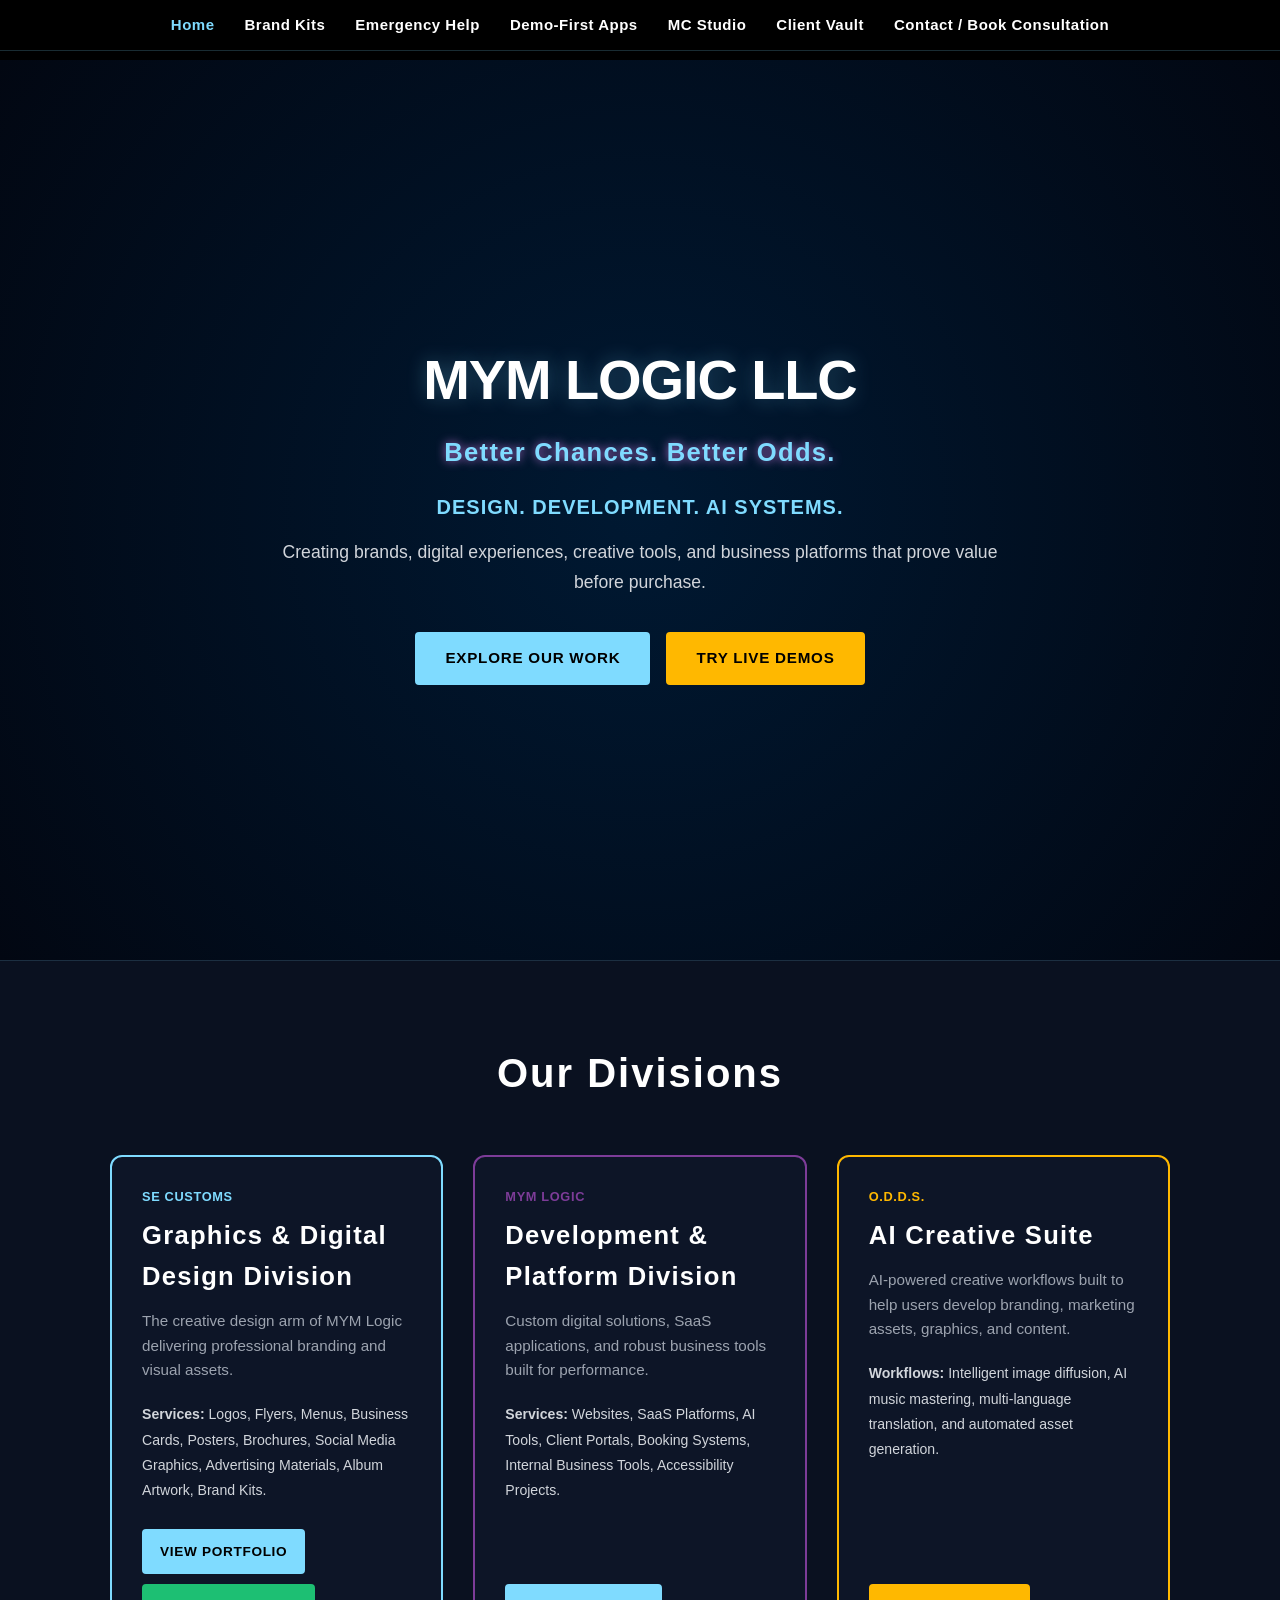
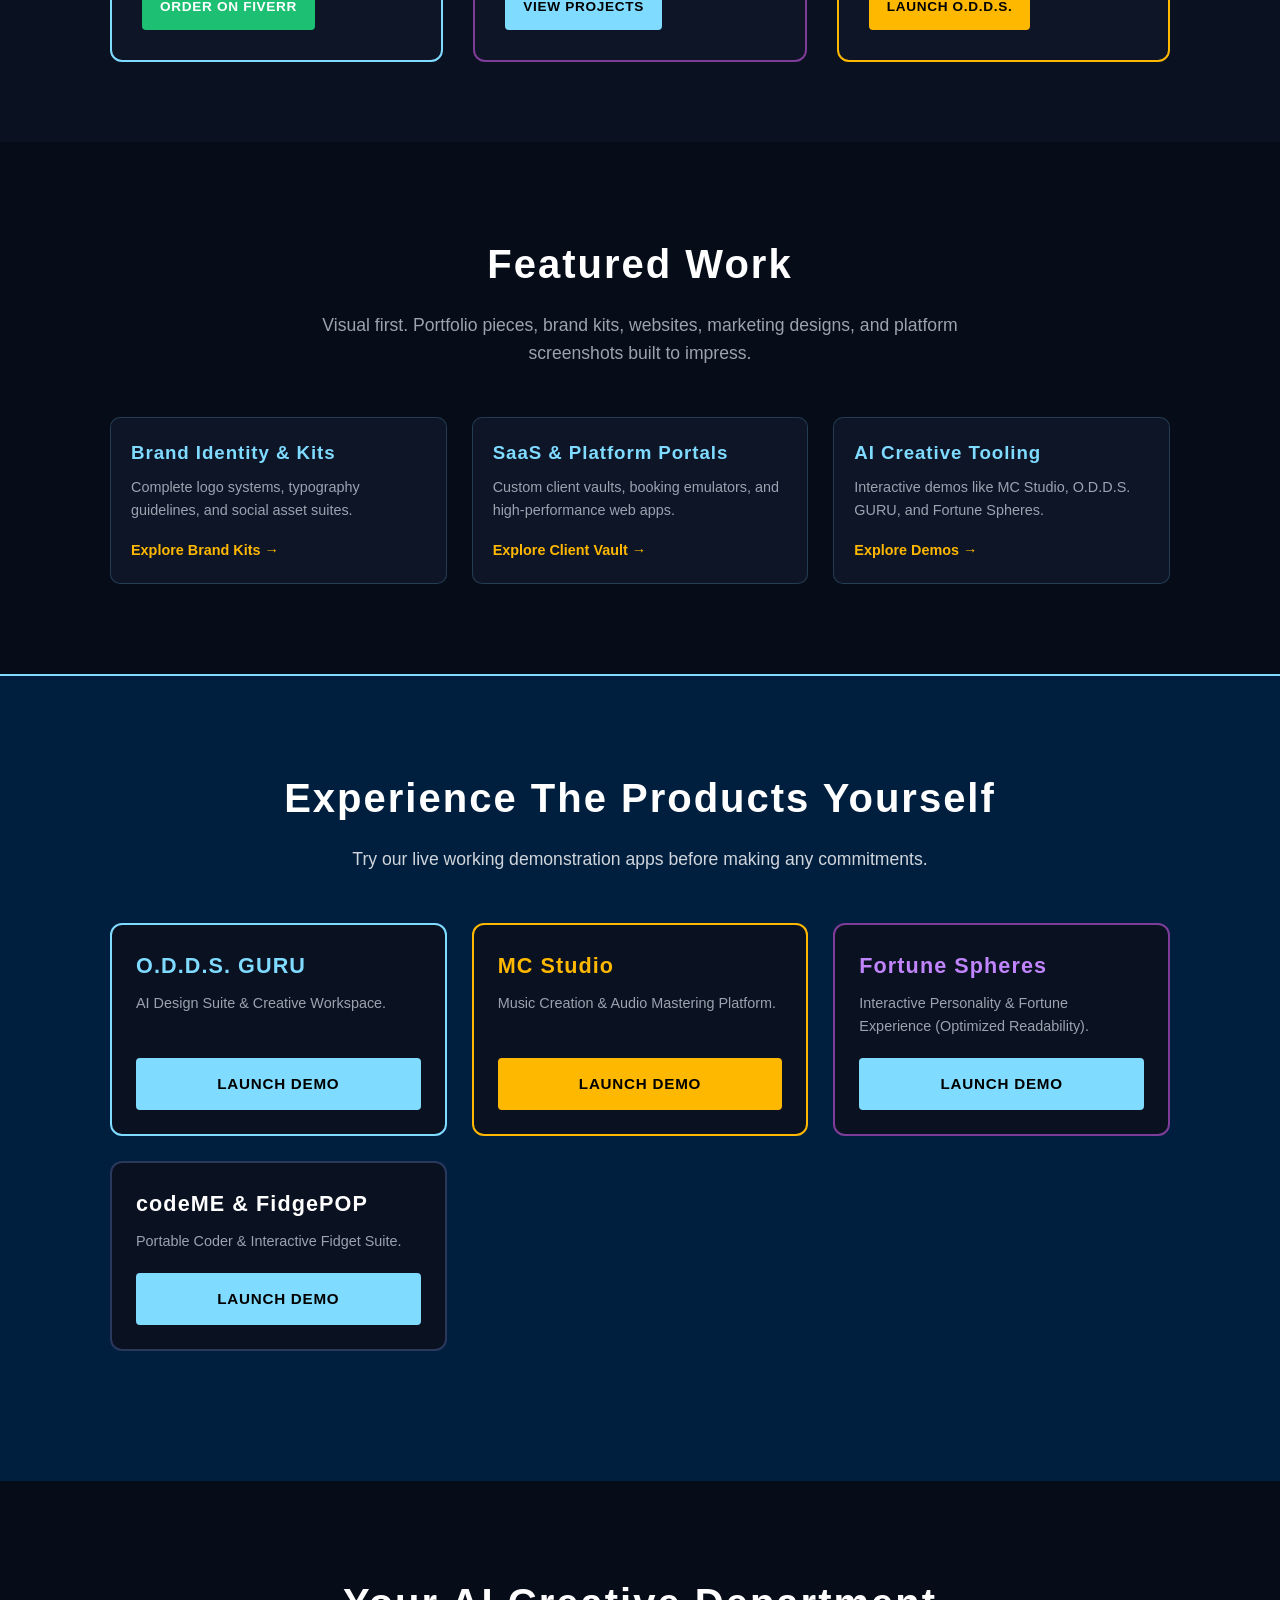
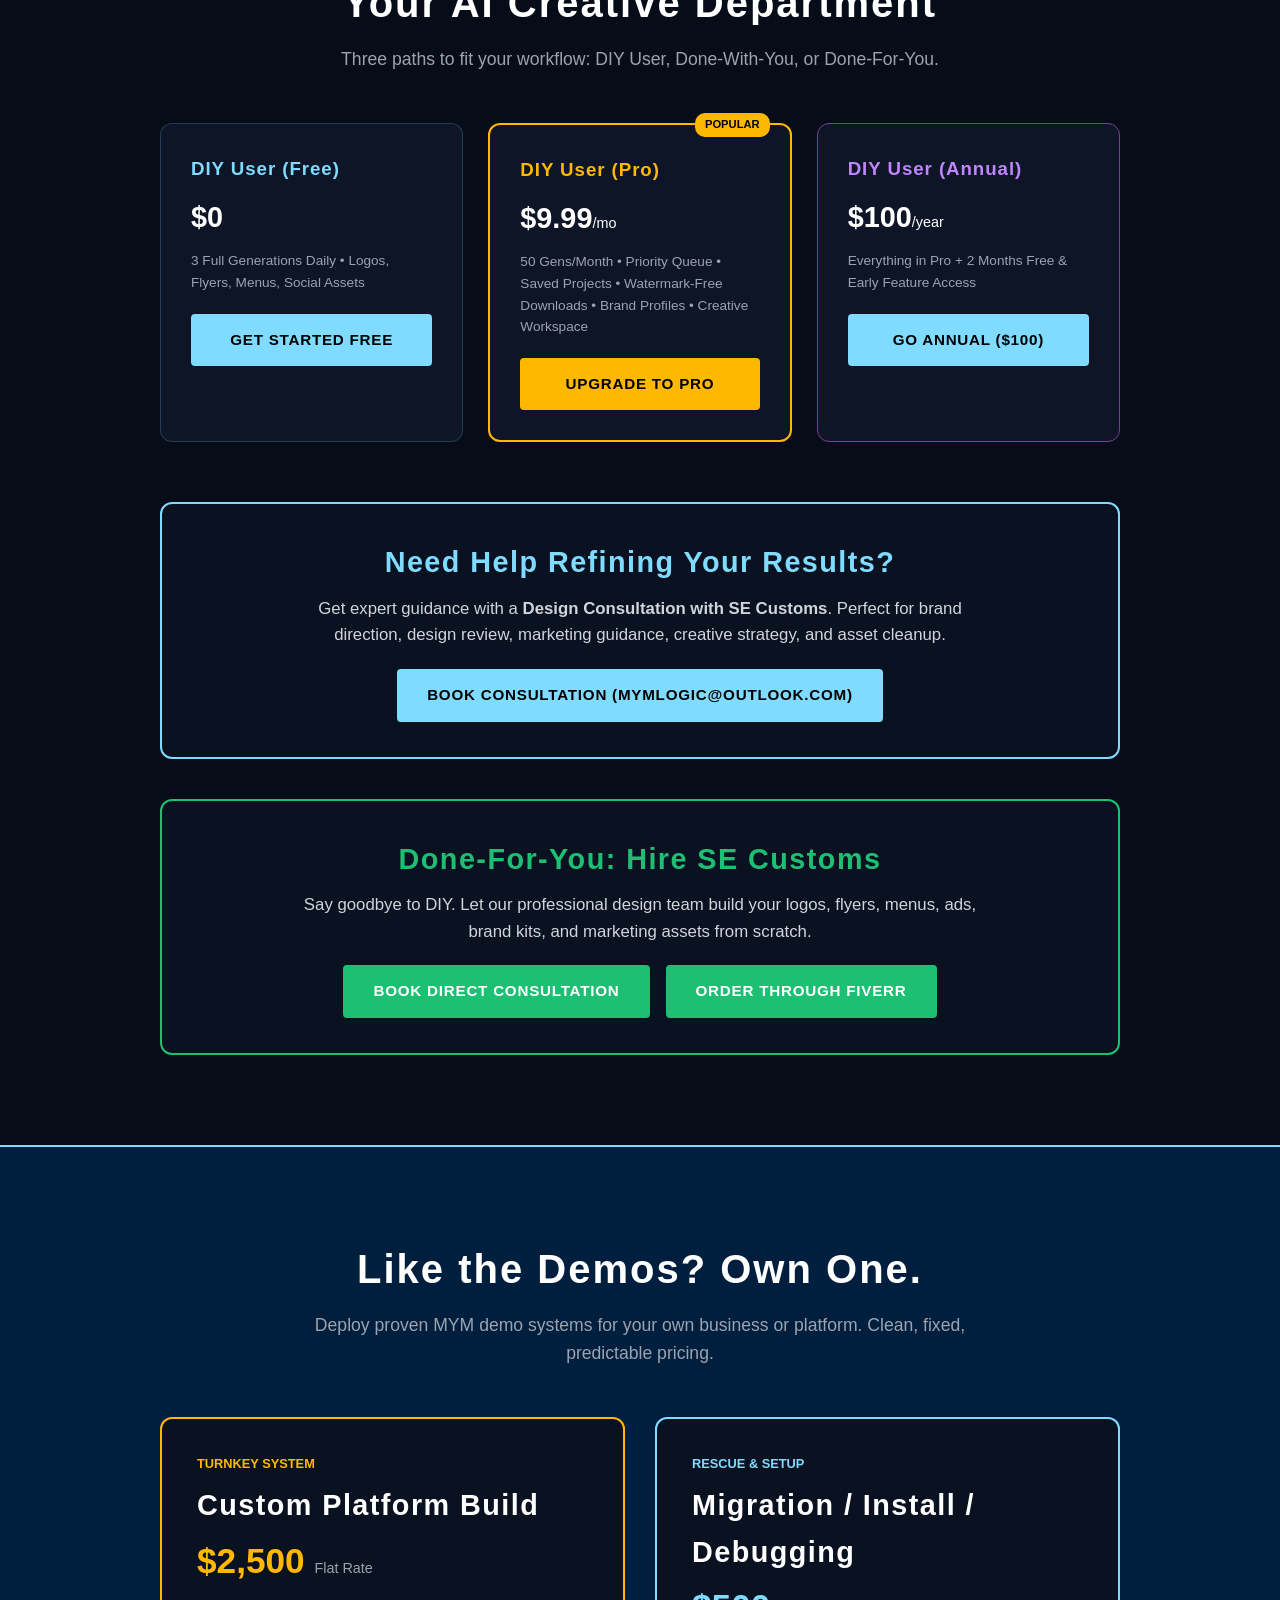
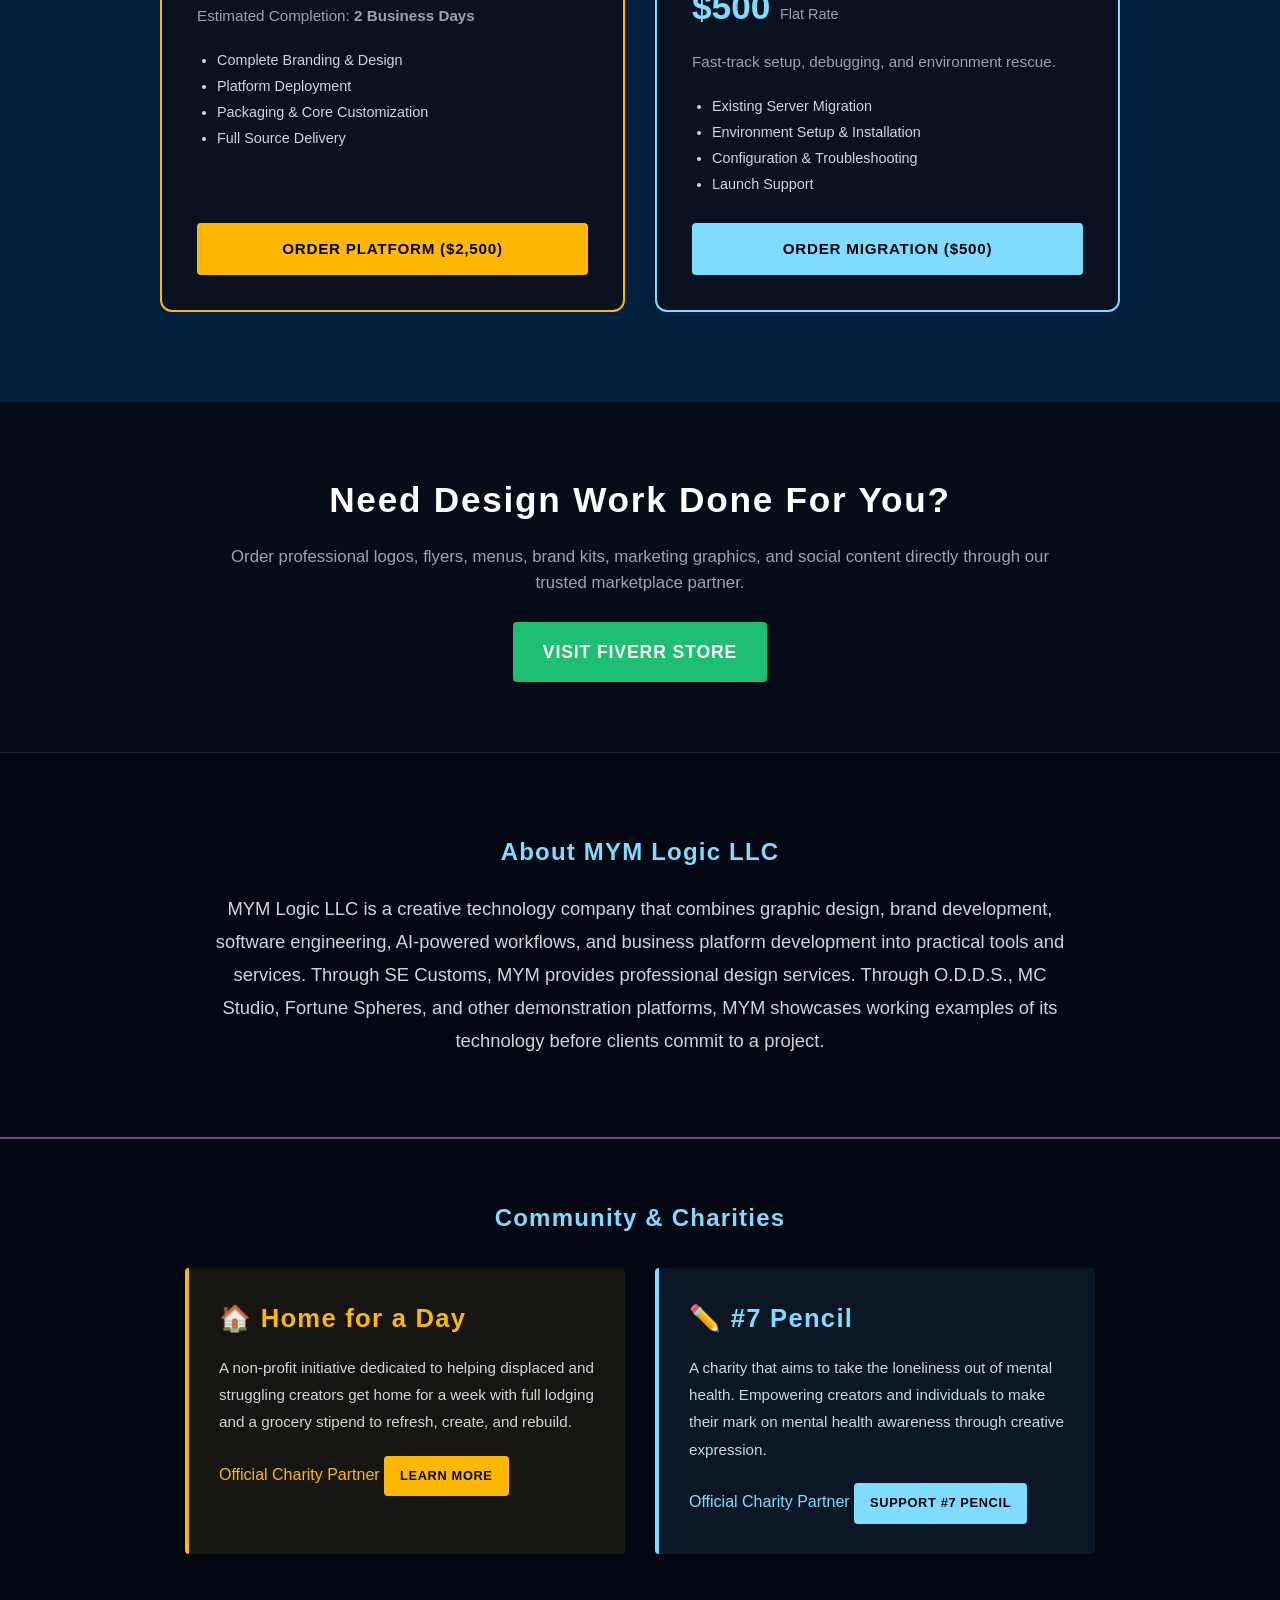
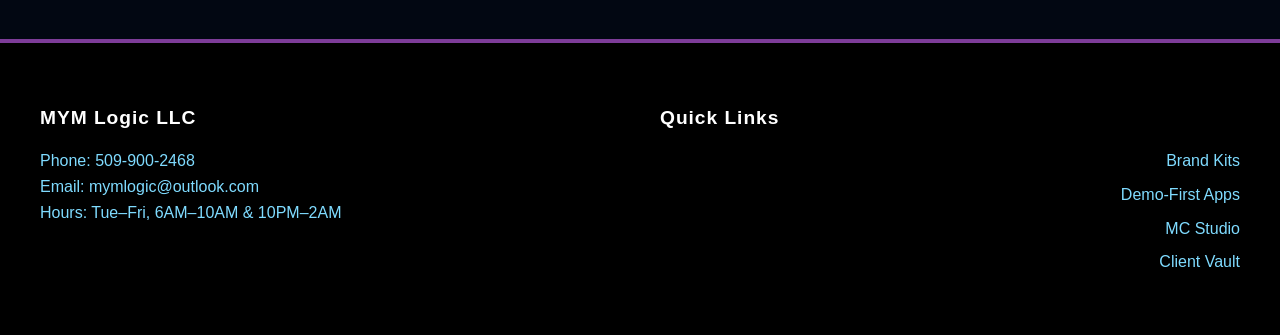
==== commit 3a69326d: "Restructure homepage per showroom brief: Who We Are -> What We Do -> Featured Work -> Demos -> Prici" ====
--- a/index.html
+++ b/index.html
@@ -18,172 +18,300 @@
             <li><a href="demo.html">Demo‑First Apps</a></li>
             <li><a href="mcstudio.html">MC Studio</a></li>
             <li><a href="vault.html">Client Vault</a></li>
-            <li><a href="contact.html">Book Now / Contact</a></li>
+            <li><a href="contact.html">Contact / Book Consultation</a></li>
         </ul>
     </nav>
     <!-- END NAV -->
 
-    <!-- HERO SECTION — FULLSCREEN CINEMATIC VIDEO -->
-    <section class="hero">
-
-        <video class="hero-bg" autoplay muted loop playsinline>
-            <source src="assets/mym-commercial.mp4" type="video/mp4">
-        </video>
-
-        <div class="hero-overlay"></div>
-
-        <div class="hero-content">
-            <h1 class="hero-title">MYM LOGIC LLC</h1>
-            <h2 class="hero-tagline">Better Chances. Better Odds.</h2>
-
-            <div class="hero-cta" style="margin-top: 25px;">
-                <a href="brandkits.html" class="cta-btn">Book Your Brand Kit</a>
-                <a href="#book-now" class="cta-btn" style="background: #ffb800; border-color: #ffb800;">Book Now / Hire Us</a>
-            </div>
-        </div>
-    </section>
-
-    <!-- COMPANY OVERVIEW -->
-    <section class="company-overview">
-        <div class="container">
-            <h2>Who We Are</h2>
-            <p>
-                MYM Logic LLC is a fast‑direction design studio specializing in brand identity, rapid pitch decks,
-                and clean, high‑impact visuals built for real deadlines. We focus on clarity, structure, and strong
-                presentation — the essentials that make your brand look confident and ready for business.
-            </p>
-
-            <h3>Our Approach</h3>
-            <p class="doctrine">
-                Straightforward, fast, and precise. We identify your brand’s tone quickly and build around it with
-                clean design, clear messaging, and visuals that actually work in the real world.
-            </p>
-        </div>
-    </section>
-
-    <!-- BOOK NOW / DIRECT ADVERTISING & FIVERR SECTION -->
-    <section id="book-now" style="background: #060c18; padding: 70px 20px; border-top: 2px solid var(--electric-baby-blue); border-bottom: 2px solid var(--electric-baby-blue);">
-        <div class="container" style="max-width: 900px; text-align: center;">
-            <h2 style="font-size: 2.5rem; color: var(--electric-baby-blue); margin-bottom: 15px;">Book Now & Hire MYM Logic LLC</h2>
-            <p style="font-size: 1.1rem; line-height: 1.7; margin-bottom: 30px;">
-                Need overnight branding, a 2-hour pitch deck, or a turnkey AI SaaS platform built fast? Book us directly or find us on Fiverr.
-            </p>
-
-            <div style="display: flex; gap: 20px; justify-content: center; flex-wrap: wrap;">
-                <a href="brandkits.html" class="cta-btn" style="background: #ffb800; border-color: #ffb800;">Book Brand Starter Kit ($150)</a>
-                <a href="https://fiverr.com" target="_blank" class="cta-btn" style="background: #1dbf73; border-color: #1dbf73; color: white;">Order On Fiverr</a>
-                <a href="tel:5099002468" class="cta-btn">Call Direct: 509‑900‑2468</a>
-            </div>
-        </div>
-    </section>
-
-    <!-- DEMO-FIRST APPS PRODUCT SUITE -->
-    <section class="demoapps-section" style="background: #001F3F; padding: 80px 20px;">
-        <div class="container" style="max-width: 950px;">
-            <h2>Demo‑First App & Platform Suite</h2>
-            <p style="margin-bottom: 30px;">
-                Instant‑load tools built to prove capability fast. Try the live demo, see it work, buy the full version.
-                No subscriptions. No friction.
-            </p>
-
-            <div style="display: grid; grid-template-columns: repeat(auto-fit, minmax(280px, 1fr)); gap: 25px;">
-                <div class="demoapp-item">
-                    <h3>MC Studio — AI Music Platform</h3>
-                    <p>AI Track Generator, Vocal Recorder & Spotify Radio Mastering.</p>
-                    <p class="pricing" style="color: #ffb800; font-weight: bold; margin: 10px 0;">Champ Tier: Free • Champ Deux Pro: $9.99/mo</p>
-                    <a href="demo.html" class="cta-btn">Try Demo & Subscribe</a>
-                </div>
-
-                <div class="demoapp-item">
-                    <h3>codeME — Portable Coder</h3>
-                    <p>Translate code, generate snippets, and test ideas across 20+ languages.</p>
-                    <p class="pricing" style="color: var(--electric-baby-blue); font-weight: bold; margin: 10px 0;">$9.99 Lifetime License</p>
-                    <a href="demo.html" class="cta-btn">Try Demo & Buy ($9.99)</a>
-                </div>
-
-                <div class="demoapp-item">
-                    <h3>Fortune Spheres Manic</h3>
-                    <p>A micro‑game built on animated sphere logic and 8 personality characters.</p>
-                    <p class="pricing" style="color: var(--electric-baby-blue); font-weight: bold; margin: 10px 0;">$9.99 Lifetime License</p>
-                    <a href="demo.html" class="cta-btn">Try Demo & Buy ($9.99)</a>
-                </div>
-            </div>
-
-            <!-- TURNKEY AI PLATFORM ENGINE HIGHLIGHT ($2,999.99) -->
-            <div style="margin-top: 40px; background: radial-gradient(circle at top, rgba(255,184,0,0.15), #060e1f); border: 2px solid #ffb800; padding: 32px; border-radius: 12px; text-align: center;">
-                <span style="background: #ffb800; color: #000; font-weight: 800; padding: 4px 14px; border-radius: 20px; font-size: 0.8rem; text-transform: uppercase;">FLAGSHIP TURNKEY ENTERPRISE ENGINE</span>
-                <h3 style="color: #ffb800; font-size: 2rem; margin: 12px 0 6px;">Turnkey AI SaaS Platform Engine — $2,999.99</h3>
-                <p style="color: #e2e8f0; font-size: 1.05rem; max-width: 800px; margin: 0 auto 20px; line-height: 1.6;">
-                    Turn your business concept or service into a custom AI-powered SaaS, design assistant, or booking emulator in 24–48 hours.
-                    <em>Example: A Bathroom Remodel Emulator that gets homeowners in the design mindset and automatically books paid consultation appointments.</em> Complete revenue engine architecture tailored to your exact business needs.
+    <!-- HERO SECTION (SHOWROOM APPROACH) -->
+    <section class="hero" style="min-height: 85vh; display: grid; place-items: center; text-align: center; background: radial-gradient(circle at center, rgba(0,31,63,0.8), #020712); padding: 80px 20px;">
+        <div class="container" style="max-width: 900px;">
+            <h1 class="hero-title" style="font-size: 3.5rem; font-weight: 800; color: var(--white); margin-bottom: 10px; letter-spacing: -0.02em;">MYM LOGIC LLC</h1>
+            <h2 class="hero-tagline" style="font-size: 1.6rem; color: var(--electric-baby-blue); margin-bottom: 20px; font-weight: 600;">Better Chances. Better Odds.</h2>
+            <p style="font-size: 1.25rem; color: var(--electric-baby-blue); font-weight: 700; text-transform: uppercase; letter-spacing: 0.05em; margin-bottom: 15px;">Design. Development. AI Systems.</p>
+            <p style="font-size: 1.1rem; line-height: 1.7; color: #d1d5db; max-width: 750px; margin: 0 auto 35px;">
+                Creating brands, digital experiences, creative tools, and business platforms that prove value before purchase.
+            </p>
+
+            <div class="hero-cta" style="display: flex; gap: 16px; justify-content: center; flex-wrap: wrap;">
+                <a href="#featured-work" class="cta-btn" style="background: var(--electric-baby-blue); color: #000; font-weight: 800;">Explore Our Work</a>
+                <a href="#live-demos" class="cta-btn" style="background: #ffb800; border-color: #ffb800; color: #000; font-weight: 800;">Try Live Demos</a>
+            </div>
+        </div>
+    </section>
+
+    <!-- SECTION 1: OUR DIVISIONS -->
+    <section style="background: #0a1120; padding: 80px 20px; border-top: 1px solid rgba(127,219,255,0.15);">
+        <div class="container" style="max-width: 1100px;">
+            <h2 style="text-align: center; font-size: 2.5rem; color: var(--white); margin-bottom: 50px;">Our Divisions</h2>
+
+            <div style="display: grid; grid-template-columns: repeat(auto-fit, minmax(320px, 1fr)); gap: 30px;">
+
+                <!-- SE CUSTOMS -->
+                <div style="background: #0d1527; border: 2px solid var(--electric-baby-blue); padding: 30px; border-radius: 12px; display: flex; flex-direction: column;">
+                    <span style="color: var(--electric-baby-blue); font-weight: 800; font-size: 0.8rem; text-transform: uppercase; letter-spacing: 0.05em;">SE Customs</span>
+                    <h3 style="color: var(--white); font-size: 1.6rem; margin: 8px 0 12px;">Graphics & Digital Design Division</h3>
+                    <p style="color: #9ca3af; font-size: 0.95rem; line-height: 1.6; margin-bottom: 20px;">
+                        The creative design arm of MYM Logic delivering professional branding and visual assets.
+                    </p>
+                    <div style="margin-bottom: 25px; font-size: 0.88rem; color: #d1d5db; line-height: 1.8;">
+                        <strong>Services:</strong> Logos, Flyers, Menus, Business Cards, Posters, Brochures, Social Media Graphics, Advertising Materials, Album Artwork, Brand Kits.
+                    </div>
+                    <div style="margin-top: auto; display: flex; gap: 10px; flex-wrap: wrap;">
+                        <a href="brandkits.html" class="cta-btn" style="padding: 10px 16px; font-size: 0.85rem;">View Portfolio</a>
+                        <a href="https://fiverr.com" target="_blank" class="cta-btn" style="padding: 10px 16px; font-size: 0.85rem; background: #1dbf73; border-color: #1dbf73; color: white;">Order on Fiverr</a>
+                    </div>
+                </div>
+
+                <!-- MYM LOGIC -->
+                <div style="background: #0d1527; border: 2px solid var(--scion-purple-haze); padding: 30px; border-radius: 12px; display: flex; flex-direction: column;">
+                    <span style="color: var(--scion-purple-haze); font-weight: 800; font-size: 0.8rem; text-transform: uppercase; letter-spacing: 0.05em;">MYM Logic</span>
+                    <h3 style="color: var(--white); font-size: 1.6rem; margin: 8px 0 12px;">Development & Platform Division</h3>
+                    <p style="color: #9ca3af; font-size: 0.95rem; line-height: 1.6; margin-bottom: 20px;">
+                        Custom digital solutions, SaaS applications, and robust business tools built for performance.
+                    </p>
+                    <div style="margin-bottom: 25px; font-size: 0.88rem; color: #d1d5db; line-height: 1.8;">
+                        <strong>Services:</strong> Websites, SaaS Platforms, AI Tools, Client Portals, Booking Systems, Internal Business Tools, Accessibility Projects.
+                    </div>
+                    <div style="margin-top: auto;">
+                        <a href="vault.html" class="cta-btn" style="padding: 10px 16px; font-size: 0.85rem;">View Projects</a>
+                    </div>
+                </div>
+
+                <!-- O.D.D.S. -->
+                <div style="background: #0d1527; border: 2px solid #ffb800; padding: 30px; border-radius: 12px; display: flex; flex-direction: column;">
+                    <span style="color: #ffb800; font-weight: 800; font-size: 0.8rem; text-transform: uppercase; letter-spacing: 0.05em;">O.D.D.S.</span>
+                    <h3 style="color: var(--white); font-size: 1.6rem; margin: 8px 0 12px;">AI Creative Suite</h3>
+                    <p style="color: #9ca3af; font-size: 0.95rem; line-height: 1.6; margin-bottom: 20px;">
+                        AI-powered creative workflows built to help users develop branding, marketing assets, graphics, and content.
+                    </p>
+                    <div style="margin-bottom: 25px; font-size: 0.88rem; color: #d1d5db; line-height: 1.8;">
+                        <strong>Workflows:</strong> Intelligent image diffusion, AI music mastering, multi-language translation, and automated asset generation.
+                    </div>
+                    <div style="margin-top: auto;">
+                        <a href="demo.html" class="cta-btn" style="padding: 10px 16px; font-size: 0.85rem; background: #ffb800; border-color: #ffb800; color: #000; font-weight: 800;">Launch O.D.D.S.</a>
+                    </div>
+                </div>
+
+            </div>
+        </div>
+    </section>
+
+    <!-- SECTION 2: FEATURED WORK -->
+    <section id="featured-work" style="background: #060c18; padding: 90px 20px;">
+        <div class="container" style="max-width: 1100px; text-align: center;">
+            <h2 style="font-size: 2.5rem; color: var(--white); margin-bottom: 15px;">Featured Work</h2>
+            <p style="color: #9ca3af; max-width: 700px; margin: 0 auto 50px; font-size: 1.1rem;">
+                Visual first. Portfolio pieces, brand kits, websites, marketing designs, and platform screenshots built to impress.
+            </p>
+
+            <div style="display: grid; grid-template-columns: repeat(auto-fit, minmax(320px, 1fr)); gap: 25px;">
+                <div style="background: #0d1527; border: 1px solid rgba(127,219,255,0.2); border-radius: 10px; overflow: hidden; padding: 20px; text-align: left;">
+                    <h3 style="color: var(--electric-baby-blue); margin-bottom: 8px;">Brand Identity & Kits</h3>
+                    <p style="color: #9ca3af; font-size: 0.9rem; margin-bottom: 15px;">Complete logo systems, typography guidelines, and social asset suites.</p>
+                    <a href="brandkits.html" style="color: #ffb800; text-decoration: none; font-weight: bold; font-size: 0.9rem;">Explore Brand Kits →</a>
+                </div>
+                <div style="background: #0d1527; border: 1px solid rgba(127,219,255,0.2); border-radius: 10px; overflow: hidden; padding: 20px; text-align: left;">
+                    <h3 style="color: var(--electric-baby-blue); margin-bottom: 8px;">SaaS & Platform Portals</h3>
+                    <p style="color: #9ca3af; font-size: 0.9rem; margin-bottom: 15px;">Custom client vaults, booking emulators, and high-performance web apps.</p>
+                    <a href="vault.html" style="color: #ffb800; text-decoration: none; font-weight: bold; font-size: 0.9rem;">Explore Client Vault →</a>
+                </div>
+                <div style="background: #0d1527; border: 1px solid rgba(127,219,255,0.2); border-radius: 10px; overflow: hidden; padding: 20px; text-align: left;">
+                    <h3 style="color: var(--electric-baby-blue); margin-bottom: 8px;">AI Creative Tooling</h3>
+                    <p style="color: #9ca3af; font-size: 0.9rem; margin-bottom: 15px;">Interactive demos like MC Studio, O.D.D.S. GURU, and Fortune Spheres.</p>
+                    <a href="demo.html" style="color: #ffb800; text-decoration: none; font-weight: bold; font-size: 0.9rem;">Explore Demos →</a>
+                </div>
+            </div>
+        </div>
+    </section>
+
+    <!-- SECTION 3: TRY LIVE DEMOS -->
+    <section id="live-demos" style="background: #001F3F; padding: 90px 20px; border-top: 2px solid var(--electric-baby-blue);">
+        <div class="container" style="max-width: 1100px; text-align: center;">
+            <h2 style="font-size: 2.5rem; color: var(--white); margin-bottom: 15px;">Experience The Products Yourself</h2>
+            <p style="color: #d1d5db; max-width: 700px; margin: 0 auto 50px; font-size: 1.1rem;">
+                Try our live working demonstration apps before making any commitments.
+            </p>
+
+            <div style="display: grid; grid-template-columns: repeat(auto-fit, minmax(260px, 1fr)); gap: 25px; margin-bottom: 40px;">
+
+                <div style="background: #0a1120; border: 2px solid var(--electric-baby-blue); padding: 24px; border-radius: 12px; display: flex; flex-direction: column; text-align: left;">
+                    <h3 style="color: var(--electric-baby-blue); font-size: 1.35rem; margin-bottom: 8px;">O.D.D.S. GURU</h3>
+                    <p style="color: #9ca3af; font-size: 0.9rem; margin-bottom: 20px;">AI Design Suite & Creative Workspace.</p>
+                    <a href="demo.html" class="cta-btn" style="margin-top: auto; text-align: center;">Launch Demo</a>
+                </div>
+
+                <div style="background: #0a1120; border: 2px solid #ffb800; padding: 24px; border-radius: 12px; display: flex; flex-direction: column; text-align: left;">
+                    <h3 style="color: #ffb800; font-size: 1.35rem; margin-bottom: 8px;">MC Studio</h3>
+                    <p style="color: #9ca3af; font-size: 0.9rem; margin-bottom: 20px;">Music Creation & Audio Mastering Platform.</p>
+                    <a href="mcstudio.html" class="cta-btn" style="margin-top: auto; text-align: center; background: #ffb800; border-color: #ffb800; color: #000; font-weight: 800;">Launch Demo</a>
+                </div>
+
+                <div style="background: #0a1120; border: 2px solid var(--scion-purple-haze); padding: 24px; border-radius: 12px; display: flex; flex-direction: column; text-align: left;">
+                    <h3 style="color: #c084fc; font-size: 1.35rem; margin-bottom: 8px;">Fortune Spheres</h3>
+                    <p style="color: #9ca3af; font-size: 0.9rem; margin-bottom: 20px;">Interactive Personality & Fortune Experience (Optimized Readability).</p>
+                    <a href="demo.html" class="cta-btn" style="margin-top: auto; text-align: center;">Launch Demo</a>
+                </div>
+
+                <div style="background: #0a1120; border: 2px solid #2a385c; padding: 24px; border-radius: 12px; display: flex; flex-direction: column; text-align: left;">
+                    <h3 style="color: var(--white); font-size: 1.35rem; margin-bottom: 8px;">codeME & FidgePOP</h3>
+                    <p style="color: #9ca3af; font-size: 0.9rem; margin-bottom: 20px;">Portable Coder & Interactive Fidget Suite.</p>
+                    <a href="demo.html" class="cta-btn" style="margin-top: auto; text-align: center;">Launch Demo</a>
+                </div>
+
+            </div>
+        </div>
+    </section>
+
+    <!-- SECTION 4: O.D.D.S. AI DESIGN SUITE SUBSCRIPTION & PATHS -->
+    <section style="background: #060c18; padding: 90px 20px;">
+        <div class="container" style="max-width: 1000px; text-align: center;">
+            <h2 style="font-size: 2.5rem; color: var(--white); margin-bottom: 10px;">Your AI Creative Department</h2>
+            <p style="color: #9ca3af; max-width: 700px; margin: 0 auto 50px; font-size: 1.1rem;">
+                Three paths to fit your workflow: DIY User, Done-With-You, or Done-For-You.
+            </p>
+
+            <div style="display: grid; grid-template-columns: repeat(auto-fit, minmax(280px, 1fr)); gap: 25px; text-align: left; margin-bottom: 60px;">
+
+                <!-- DIY: FREE -->
+                <div style="background: #0d1527; border: 1px solid rgba(127,219,255,0.2); border-radius: 12px; padding: 30px;">
+                    <h3 style="color: var(--electric-baby-blue);">DIY User (Free)</h3>
+                    <p style="font-size: 1.8rem; font-weight: bold; margin: 10px 0;">$0</p>
+                    <p style="font-size: 0.85rem; color: #9ca3af; margin-bottom: 20px;">3 Full Generations Daily • Logos, Flyers, Menus, Social Assets</p>
+                    <a href="demo.html" class="cta-btn" style="width: 100%; text-align: center;">Get Started Free</a>
+                </div>
+
+                <!-- DIY: PRO -->
+                <div style="background: #0d1527; border: 2px solid #ffb800; border-radius: 12px; padding: 30px; position: relative;">
+                    <span style="position: absolute; top: -12px; right: 20px; background: #ffb800; color: #000; font-size: 0.7rem; font-weight: 800; padding: 3px 10px; border-radius: 10px;">POPULAR</span>
+                    <h3 style="color: #ffb800;">DIY User (Pro)</h3>
+                    <p style="font-size: 1.8rem; font-weight: bold; margin: 10px 0;">$9.99<span style="font-size: 0.9rem; font-weight: normal;">/mo</span></p>
+                    <p style="font-size: 0.85rem; color: #9ca3af; margin-bottom: 20px;">50 Gens/Month • Priority Queue • Saved Projects • Watermark-Free Downloads • Brand Profiles • Creative Workspace</p>
+                    <a href="demo.html" class="cta-btn" style="width: 100%; text-align: center; background: #ffb800; border-color: #ffb800; color: #000; font-weight: 800;">Upgrade to Pro</a>
+                </div>
+
+                <!-- DIY: ANNUAL -->
+                <div style="background: #0d1527; border: 1px solid var(--scion-purple-haze); border-radius: 12px; padding: 30px;">
+                    <h3 style="color: #c084fc;">DIY User (Annual)</h3>
+                    <p style="font-size: 1.8rem; font-weight: bold; margin: 10px 0;">$100<span style="font-size: 0.9rem; font-weight: normal;">/year</span></p>
+                    <p style="font-size: 0.85rem; color: #9ca3af; margin-bottom: 20px;">Everything in Pro + 2 Months Free & Early Feature Access</p>
+                    <a href="demo.html" class="cta-btn" style="width: 100%; text-align: center;">Go Annual ($100)</a>
+                </div>
+
+            </div>
+
+            <!-- CONSULTATION BOX (DONE-WITH-YOU) -->
+            <div style="background: #0a1120; border: 2px solid var(--electric-baby-blue); padding: 35px; border-radius: 12px; text-align: center; margin-bottom: 40px;">
+                <h3 style="color: var(--electric-baby-blue); font-size: 1.8rem; margin-bottom: 10px;">Need Help Refining Your Results?</h3>
+                <p style="color: #d1d5db; max-width: 700px; margin: 0 auto 20px; font-size: 1.05rem;">
+                    Get expert guidance with a <strong>Design Consultation with SE Customs</strong>. Perfect for brand direction, design review, marketing guidance, creative strategy, and asset cleanup.
+                </p>
+                <a href="mailto:mymlogic@outlook.com?subject=Design%20Consultation%20Request" class="cta-btn" style="background: var(--electric-baby-blue); color: #000; font-weight: 800;">Book Consultation (mymlogic@outlook.com)</a>
+            </div>
+
+            <!-- DONE-FOR-YOU -->
+            <div style="background: #0a1120; border: 2px solid #1dbf73; padding: 35px; border-radius: 12px; text-align: center;">
+                <h3 style="color: #1dbf73; font-size: 1.8rem; margin-bottom: 10px;">Done-For-You: Hire SE Customs</h3>
+                <p style="color: #d1d5db; max-width: 700px; margin: 0 auto 20px; font-size: 1.05rem;">
+                    Say goodbye to DIY. Let our professional design team build your logos, flyers, menus, ads, brand kits, and marketing assets from scratch.
                 </p>
                 <div style="display: flex; gap: 16px; justify-content: center; flex-wrap: wrap;">
-                    <a href="contact.html?package=saas_engine" class="cta-btn" style="background: #ffb800; border-color: #ffb800; color: #000; font-weight: 800;">🚀 Order Turnkey AI Engine ($2,999.99)</a>
-                    <a href="vault.html" class="cta-btn">🔐 Client Demo & Release Vault</a>
-                </div>
-            </div>
-        </div>
-    </section>
-
-    <!-- STUDIOS & CREATIVE DIVISIONS -->
-    <section class="studios-section">
-        <div class="container">
-            <h2>Studios & Creative Divisions</h2>
-
-            <div class="studios-list">
-                <div class="studio-item">
-                    <span class="studio-accent">◆</span>
-                    <p class="studio-text"><strong>O.D.D.S. GURU</strong> — One-stop Digital Design Suite</p>
-                </div>
-
-                <div class="studio-item">
-                    <span class="studio-accent">◆</span>
-                    <p class="studio-text"><strong>MC Studio</strong> — AI Music Creation Platform (<a href="mcstudio.html" style="color: #ffb800; text-decoration: underline;">Launch MC Studio</a>)</p>
-                </div>
-
-                <div class="studio-item">
-                    <span class="studio-accent">◆</span>
-                    <p class="studio-text"><strong>ADDS</strong> — Analytics & Data Design Studio</p>
-                </div>
-
-                <div class="studio-item">
-                    <span class="studio-accent">◆</span>
-                    <p class="studio-text"><strong>KINDS Creative</strong> — Creative‑assistive media</p>
-                </div>
-            </div>
-        </div>
-    </section>
-
-    <!-- CHARITY & SUPPORT THE LAB SECTION -->
-    <section class="lab-section" style="background: #020712; padding: 80px 20px;">
+                    <a href="contact.html" class="cta-btn" style="background: #1dbf73; border-color: #1dbf73; color: white; font-weight: 800;">Book Direct Consultation</a>
+                    <a href="https://fiverr.com" target="_blank" class="cta-btn" style="background: #1dbf73; border-color: #1dbf73; color: white; font-weight: 800;">Order Through Fiverr</a>
+                </div>
+            </div>
+
+        </div>
+    </section>
+
+    <!-- SECTION 5: LIKE THE DEMOS? OWN ONE (PRICING) -->
+    <section style="background: #001F3F; padding: 90px 20px; border-top: 2px solid var(--electric-baby-blue);">
+        <div class="container" style="max-width: 1000px; text-align: center;">
+            <h2 style="font-size: 2.5rem; color: var(--white); margin-bottom: 10px;">Like the Demos? Own One.</h2>
+            <p style="color: #9ca3af; max-width: 700px; margin: 0 auto 50px; font-size: 1.1rem;">
+                Deploy proven MYM demo systems for your own business or platform. Clean, fixed, predictable pricing.
+            </p>
+
+            <div style="display: grid; grid-template-columns: repeat(auto-fit, minmax(320px, 1fr)); gap: 30px;">
+
+                <div style="background: #0a1120; border: 2px solid #ffb800; padding: 35px; border-radius: 12px; text-align: left; display: flex; flex-direction: column;">
+                    <span style="color: #ffb800; font-weight: 800; font-size: 0.8rem; text-transform: uppercase;">Turnkey System</span>
+                    <h3 style="color: var(--white); font-size: 1.8rem; margin: 8px 0 4px;">Custom Platform Build</h3>
+                    <p style="font-size: 2.2rem; font-weight: bold; color: #ffb800; margin-bottom: 15px;">$2,500 <span style="font-size: 0.9rem; font-weight: normal; color: #9ca3af;">Flat Rate</span></p>
+                    <p style="color: #9ca3af; font-size: 0.95rem; margin-bottom: 20px;">Estimated Completion: <strong>2 Business Days</strong></p>
+                    <ul style="color: #d1d5db; font-size: 0.9rem; line-height: 1.8; padding-left: 20px; margin-bottom: 25px;">
+                        <li>Complete Branding & Design</li>
+                        <li>Platform Deployment</li>
+                        <li>Packaging & Core Customization</li>
+                        <li>Full Source Delivery</li>
+                    </ul>
+                    <a href="contact.html?package=platform_build" class="cta-btn" style="margin-top: auto; background: #ffb800; border-color: #ffb800; color: #000; font-weight: 800; text-align: center;">Order Platform ($2,500)</a>
+                </div>
+
+                <div style="background: #0a1120; border: 2px solid var(--electric-baby-blue); padding: 35px; border-radius: 12px; text-align: left; display: flex; flex-direction: column;">
+                    <span style="color: var(--electric-baby-blue); font-weight: 800; font-size: 0.8rem; text-transform: uppercase;">Rescue & Setup</span>
+                    <h3 style="color: var(--white); font-size: 1.8rem; margin: 8px 0 4px;">Migration / Install / Debugging</h3>
+                    <p style="font-size: 2.2rem; font-weight: bold; color: var(--electric-baby-blue); margin-bottom: 15px;">$500 <span style="font-size: 0.9rem; font-weight: normal; color: #9ca3af;">Flat Rate</span></p>
+                    <p style="color: #9ca3af; font-size: 0.95rem; margin-bottom: 20px;">Fast-track setup, debugging, and environment rescue.</p>
+                    <ul style="color: #d1d5db; font-size: 0.9rem; line-height: 1.8; padding-left: 20px; margin-bottom: 25px;">
+                        <li>Existing Server Migration</li>
+                        <li>Environment Setup & Installation</li>
+                        <li>Configuration & Troubleshooting</li>
+                        <li>Launch Support</li>
+                    </ul>
+                    <a href="contact.html?package=migration" class="cta-btn" style="margin-top: auto; text-align: center;">Order Migration ($500)</a>
+                </div>
+
+            </div>
+        </div>
+    </section>
+
+    <!-- SECTION 6: FIVERR SERVICES -->
+    <section style="background: #060c18; padding: 70px 20px;">
+        <div class="container" style="max-width: 900px; text-align: center;">
+            <h2 style="font-size: 2.2rem; color: var(--white); margin-bottom: 15px;">Need Design Work Done For You?</h2>
+            <p style="color: #9ca3af; font-size: 1.05rem; line-height: 1.6; margin-bottom: 25px;">
+                Order professional logos, flyers, menus, brand kits, marketing graphics, and social content directly through our trusted marketplace partner.
+            </p>
+            <a href="https://fiverr.com" target="_blank" class="cta-btn" style="background: #1dbf73; border-color: #1dbf73; color: white; font-weight: 800; padding: 14px 28px; font-size: 1.1rem;">Visit Fiverr Store</a>
+        </div>
+    </section>
+
+    <!-- COMPANY DESCRIPTION & PHILOSOPHY -->
+    <section style="background: #020712; padding: 80px 20px; border-top: 1px solid rgba(127,219,255,0.15);">
+        <div class="container" style="max-width: 900px; text-align: center;">
+            <h2 style="color: var(--electric-baby-blue); margin-bottom: 20px;">About MYM Logic LLC</h2>
+            <p style="color: #d1d5db; font-size: 1.15rem; line-height: 1.8;">
+                MYM Logic LLC is a creative technology company that combines graphic design, brand development, software engineering, AI-powered workflows, and business platform development into practical tools and services. Through SE Customs, MYM provides professional design services. Through O.D.D.S., MC Studio, Fortune Spheres, and other demonstration platforms, MYM showcases working examples of its technology before clients commit to a project.
+            </p>
+        </div>
+    </section>
+
+    <!-- SECTION 7: COMMUNITY & CHARITIES -->
+    <section class="lab-section" style="background: #020712; padding: 60px 20px;">
         <div class="container" style="max-width: 950px;">
-            <h2 style="color: var(--electric-baby-blue);">Support the Lab & Our Community Charities</h2>
-            <p style="margin-bottom: 40px; color: #fff; opacity: 0.9; font-size: 1.1rem;">
-                Beyond client work, MYM Logic LLC supports initiatives that empower creators and break down barriers.
-            </p>
+            <h2 style="color: var(--electric-baby-blue); text-align: center; margin-bottom: 30px;">Community & Charities</h2>
 
             <div style="display: grid; grid-template-columns: repeat(auto-fit, minmax(380px, 1fr)); gap: 30px;">
-                <!-- CHARITY 1: HOME FOR A DAY -->
                 <div class="lab-item" style="border-left-color: #ffb800; background: rgba(255, 184, 0, 0.08);">
                   <h3 style="color: #ffb800;">🏠 Home for a Day</h3>
-                  <p>
-                    A non-profit initiative dedicated to helping displaced, overworked, and struggling creators get home for a week (6 days) with full lodging and a grocery stipend to refresh, create, and rebuild.
+                  <p style="color: #d1d5db; font-size: 0.95rem;">
+                    A non-profit initiative dedicated to helping displaced and struggling creators get home for a week with full lodging and a grocery stipend to refresh, create, and rebuild.
                   </p>
                   <div class="lab-meta">
                     <span class="status" style="color: #ffb800;">Official Charity Partner</span>
-                    <a href="contact.html?charity=homeforaday" class="cta-btn" style="background: #ffb800; border-color: #ffb800;">Donate / Learn More</a>
+                    <a href="contact.html?charity=homeforaday" class="cta-btn" style="background: #ffb800; border-color: #ffb800; padding: 8px 14px; font-size: 0.8rem;">Learn More</a>
                   </div>
                 </div>
 
-                <!-- CHARITY 2: #7 PENCIL -->
                 <div class="lab-item" style="border-left-color: var(--electric-baby-blue); background: rgba(127, 219, 255, 0.08);">
                   <h3 style="color: var(--electric-baby-blue);">✏️ #7 Pencil</h3>
-                  <p>
-                    A charity that aims to take the loneliness out of mental health. Empowering creators and individuals to make their mark on mental health awareness through creative expression and community support.
+                  <p style="color: #d1d5db; font-size: 0.95rem;">
+                    A charity that aims to take the loneliness out of mental health. Empowering creators and individuals to make their mark on mental health awareness through creative expression.
                   </p>
                   <div class="lab-meta">
                     <span class="status" style="color: var(--electric-baby-blue);">Official Charity Partner</span>
-                    <a href="contact.html?charity=7pencil" class="cta-btn">Donate / Support #7 Pencil</a>
+                    <a href="contact.html?charity=7pencil" class="cta-btn" style="padding: 8px 14px; font-size: 0.8rem;">Support #7 Pencil</a>
                   </div>
                 </div>
             </div>
@@ -193,24 +321,21 @@
     <!-- FOOTER -->
     <footer class="footer">
         <div class="footer-content">
-
             <div class="footer-left">
-                <h3>Contact & Booking</h3>
+                <h3>MYM Logic LLC</h3>
                 <p>Phone: 509‑900‑2468</p>
                 <p>Email: mymlogic@outlook.com</p>
                 <p>Hours: Tue–Fri, 6AM–10AM & 10PM–2AM</p>
-                <p>Emergency 24/7 branding & pitch deck support available.</p>
-            </div>
-
+            </div>
             <div class="footer-right">
-                <h3>Book or Order</h3>
-                <div class="footer-cta" style="display: flex; flex-direction: column; gap: 10px; align-items: flex-end;">
-                    <a href="brandkits.html" class="cta-btn" style="background: #ffb800; border-color: #ffb800;">Start Brand Kit</a>
-                    <a href="#book-now" class="cta-btn">Book Now</a>
-                    <a href="vault.html" class="cta-btn">Client Vault</a>
-                </div>
-            </div>
-
+                <h3>Quick Links</h3>
+                <div class="footer-cta" style="display: flex; flex-direction: column; gap: 8px; align-items: flex-end;">
+                    <a href="brandkits.html" style="color: var(--electric-baby-blue); text-decoration: none;">Brand Kits</a>
+                    <a href="demo.html" style="color: var(--electric-baby-blue); text-decoration: none;">Demo‑First Apps</a>
+                    <a href="mcstudio.html" style="color: var(--electric-baby-blue); text-decoration: none;">MC Studio</a>
+                    <a href="vault.html" style="color: var(--electric-baby-blue); text-decoration: none;">Client Vault</a>
+                </div>
+            </div>
         </div>
     </footer>
 
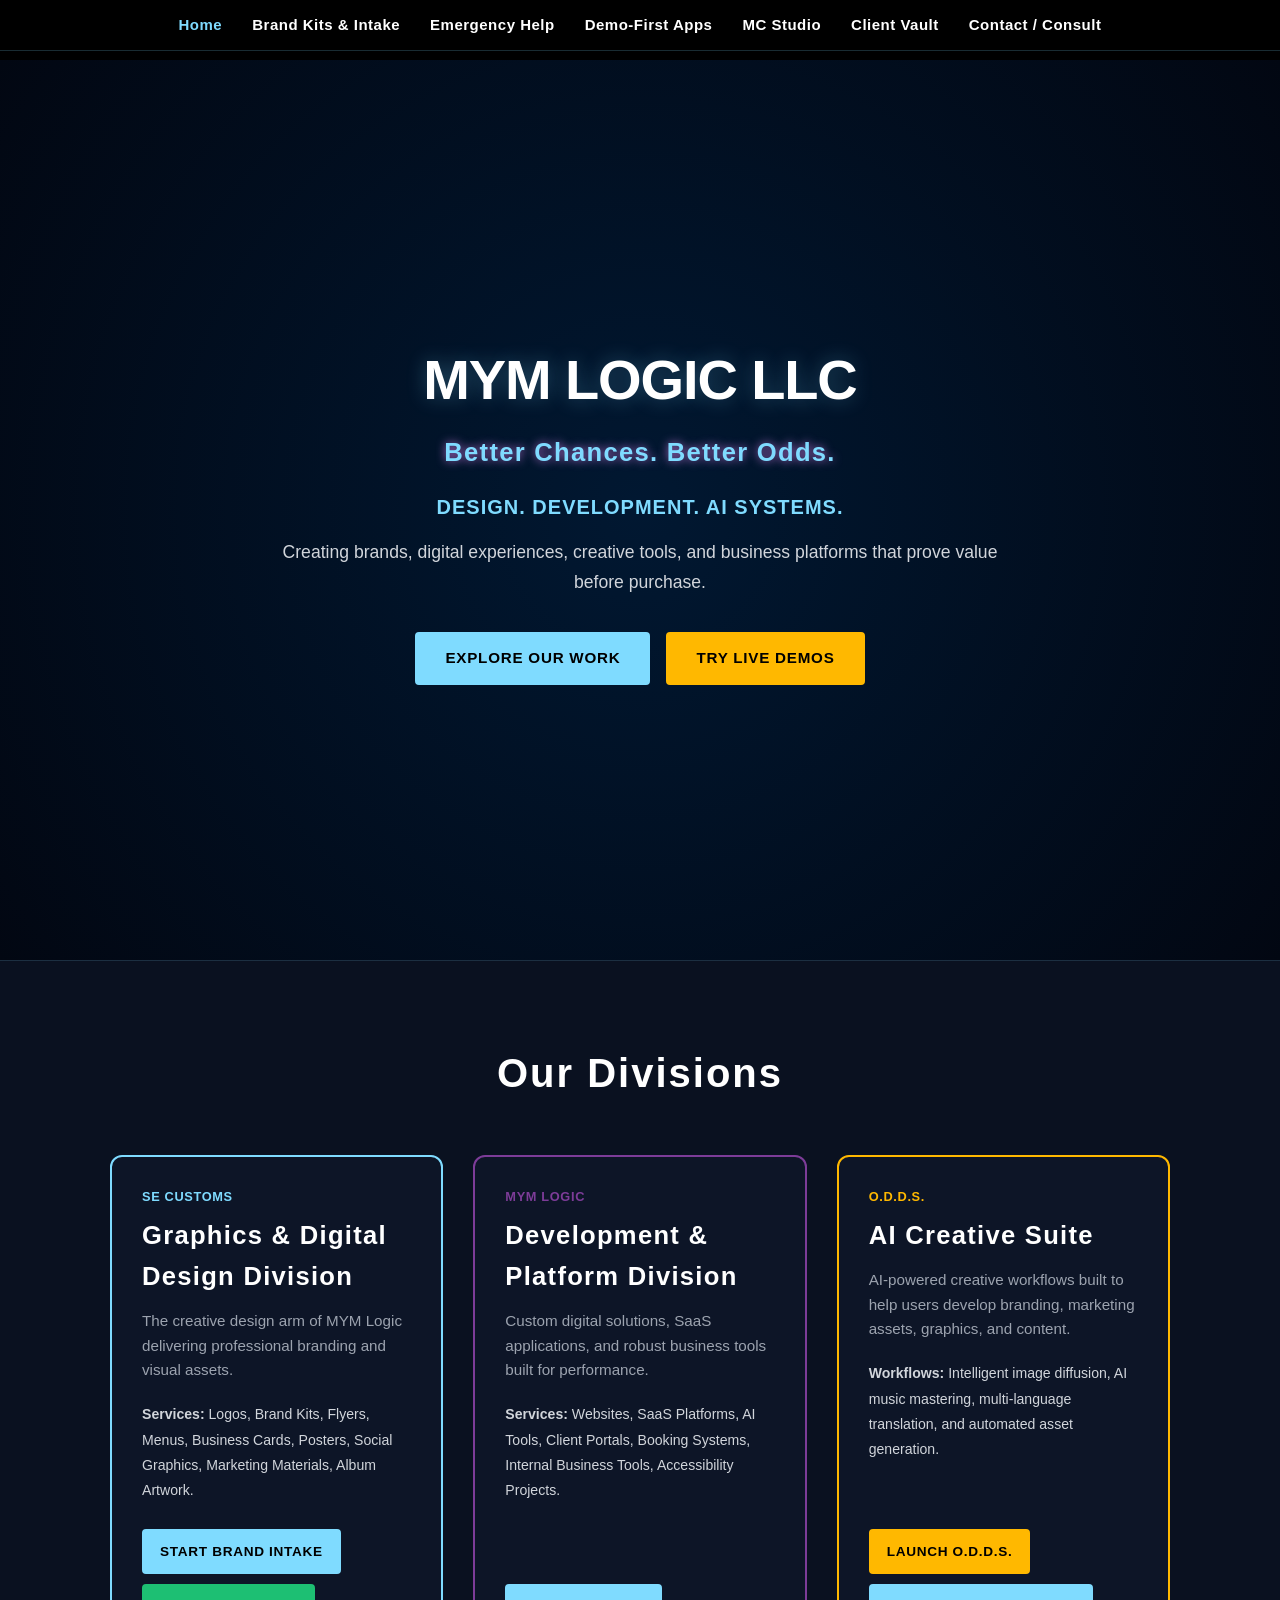
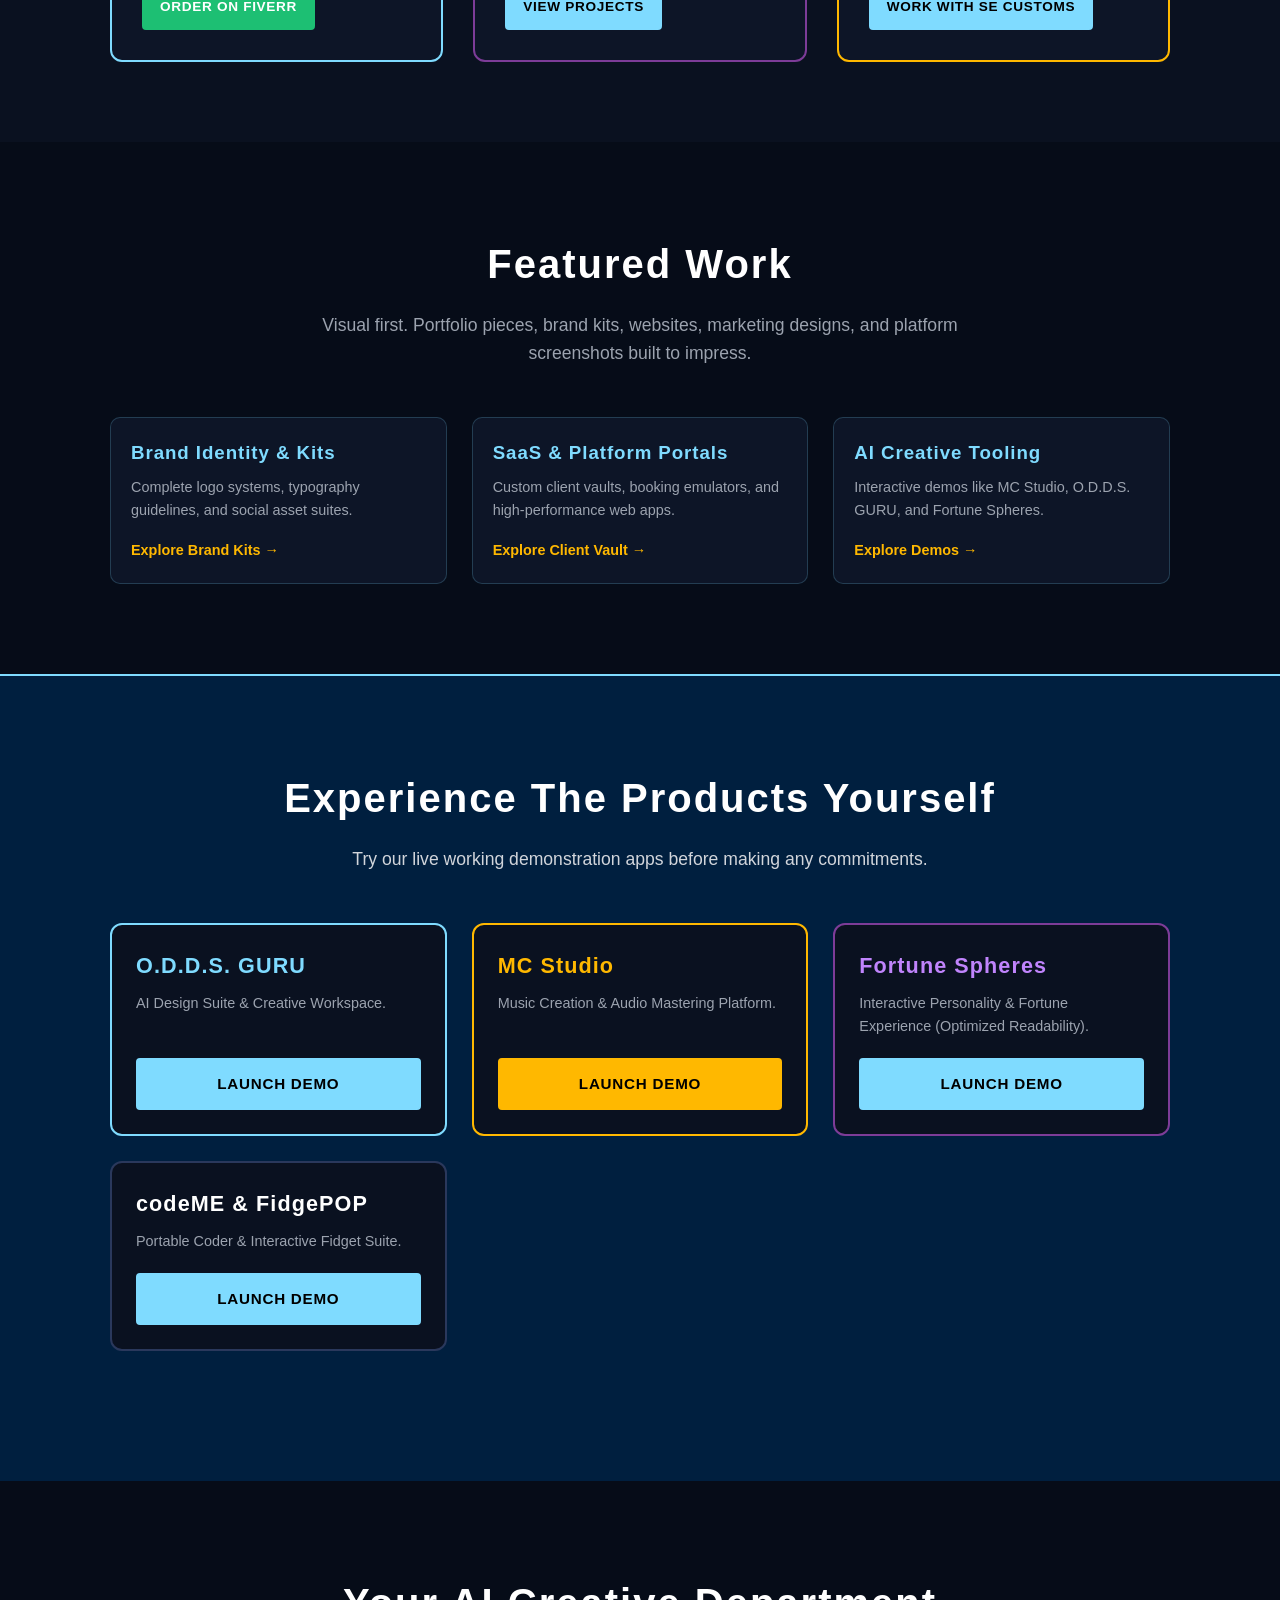
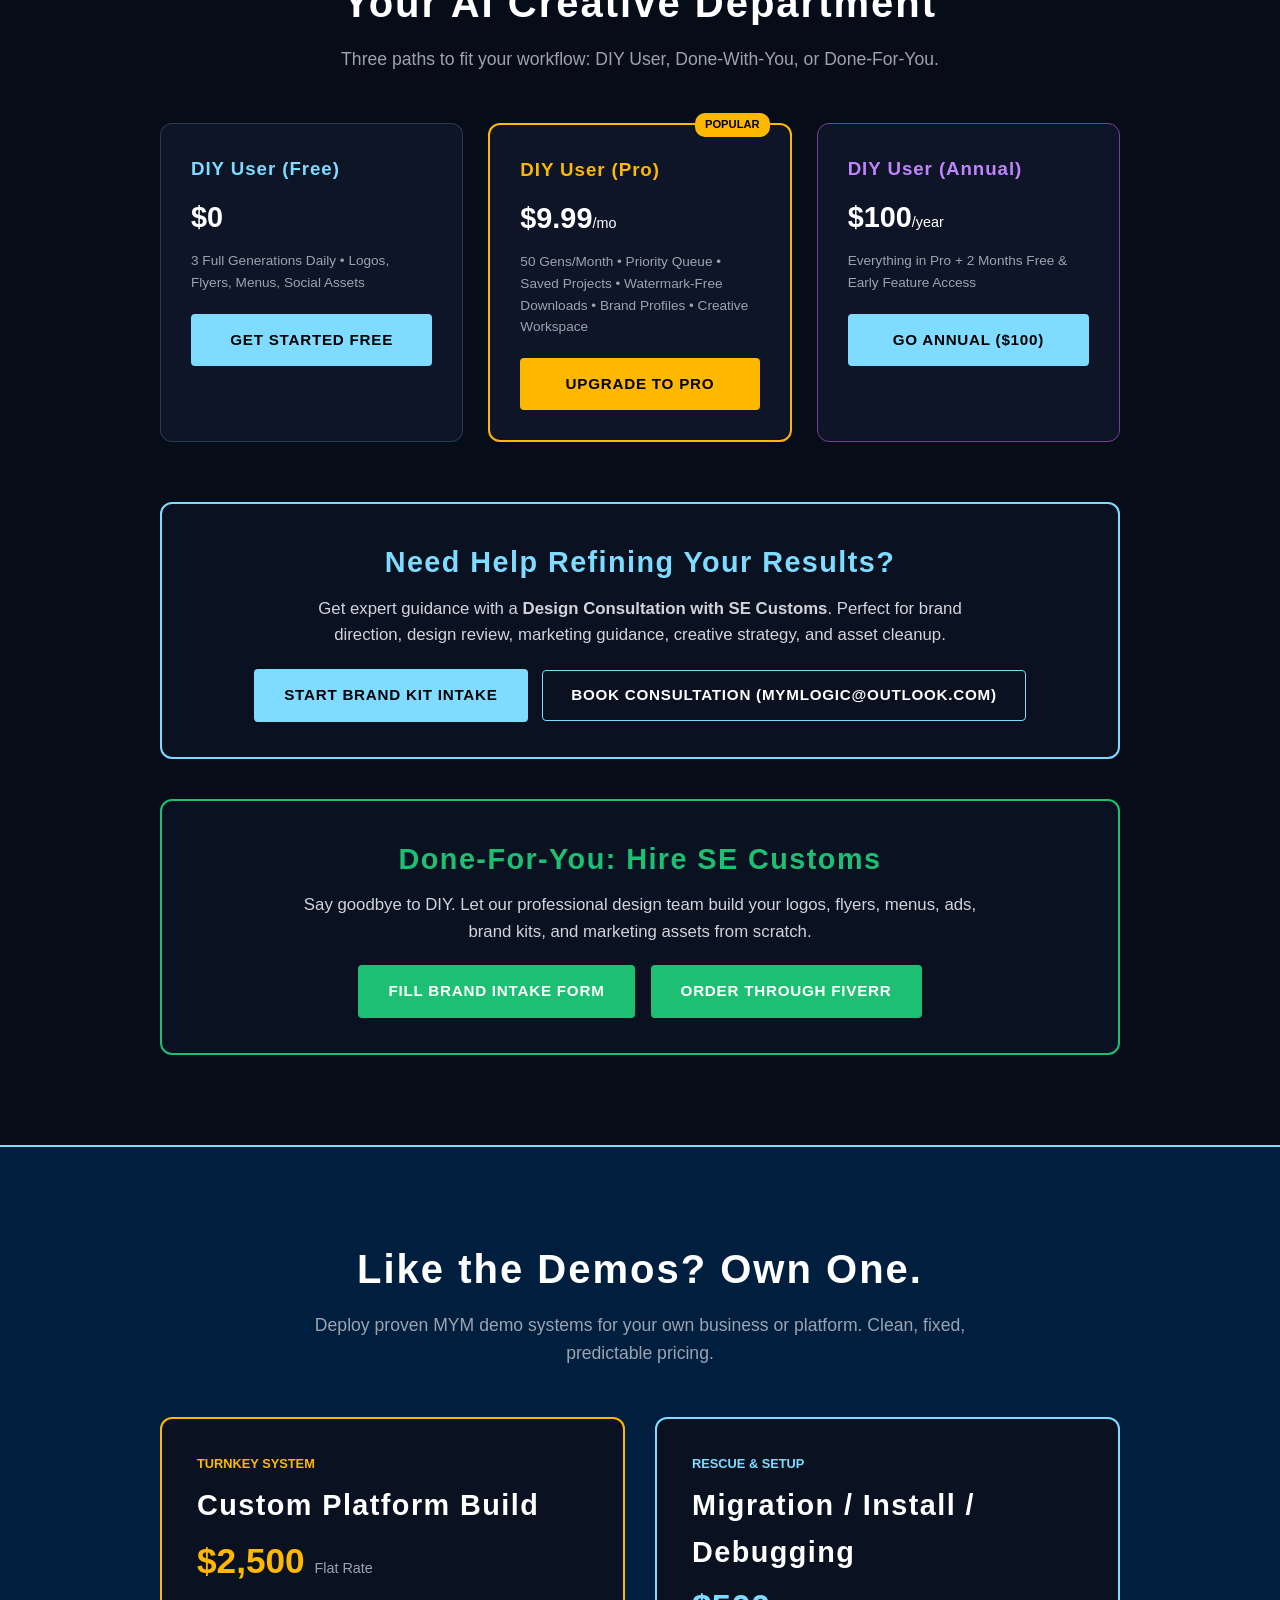
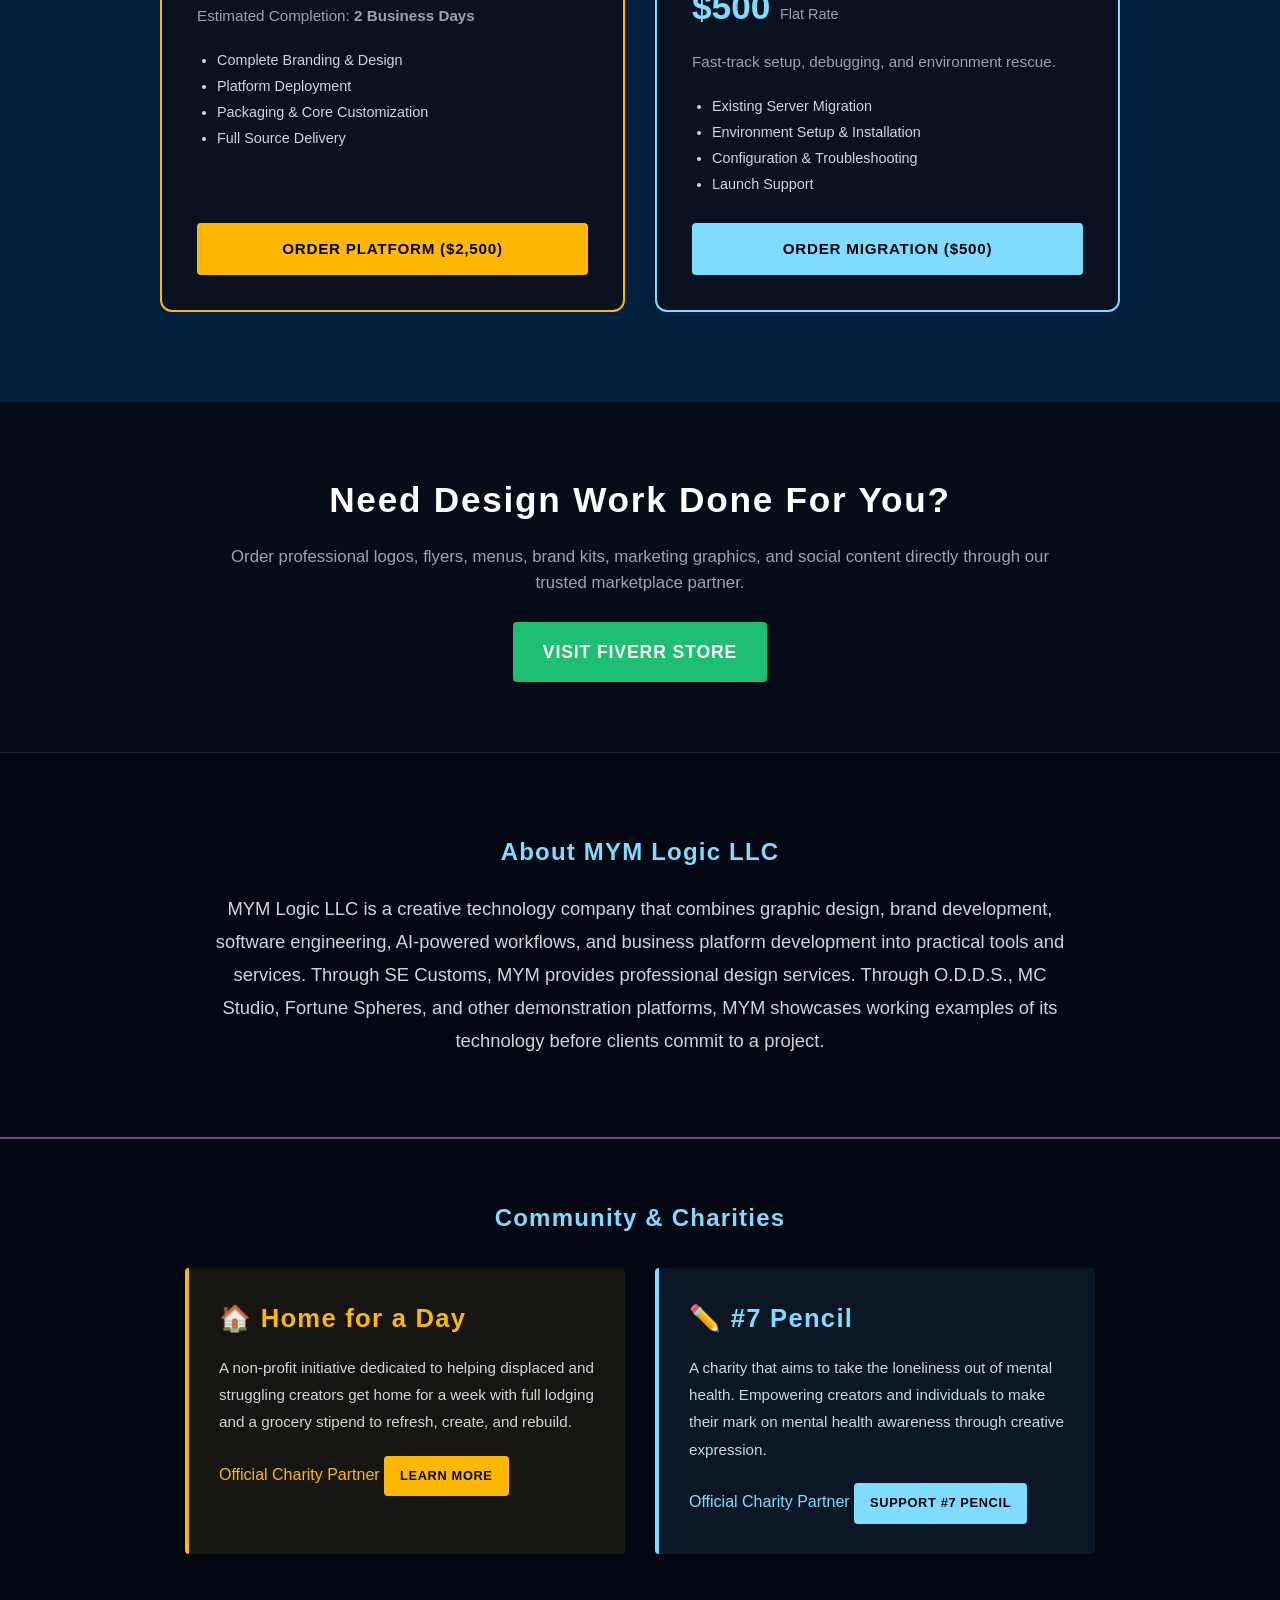
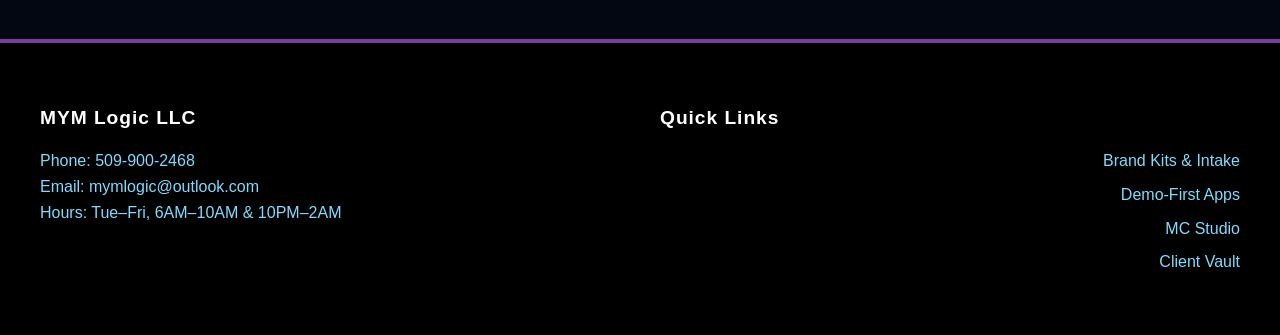
==== commit 5700f485: "Update homepage with commercial video, logo branding, and SE Customs Brand Kit intake funnel routing" ====
--- a/index.html
+++ b/index.html
@@ -13,19 +13,24 @@
     <nav class="main-nav">
         <ul>
             <li><a href="index.html" class="active">Home</a></li>
-            <li><a href="brandkits.html">Brand Kits</a></li>
+            <li><a href="brandkits.html">Brand Kits & Intake</a></li>
             <li><a href="emergency.html">Emergency Help</a></li>
             <li><a href="demo.html">Demo‑First Apps</a></li>
             <li><a href="mcstudio.html">MC Studio</a></li>
             <li><a href="vault.html">Client Vault</a></li>
-            <li><a href="contact.html">Contact / Book Consultation</a></li>
+            <li><a href="contact.html">Contact / Consult</a></li>
         </ul>
     </nav>
     <!-- END NAV -->
 
-    <!-- HERO SECTION (SHOWROOM APPROACH) -->
-    <section class="hero" style="min-height: 85vh; display: grid; place-items: center; text-align: center; background: radial-gradient(circle at center, rgba(0,31,63,0.8), #020712); padding: 80px 20px;">
-        <div class="container" style="max-width: 900px;">
+    <!-- HERO SECTION WITH COMMERCIAL VIDEO & LOGO -->
+    <section class="hero" style="position: relative; min-height: 90vh; display: grid; place-items: center; text-align: center; overflow: hidden; background: #020712;">
+        <video class="hero-bg" autoplay muted loop playsinline style="position: absolute; top: 0; left: 0; width: 100%; height: 100%; object-fit: cover; opacity: 0.4; z-index: 1;">
+            <source src="assets/mym-commercial.mp4" type="video/mp4">
+        </video>
+        <div class="hero-overlay" style="position: absolute; top: 0; left: 0; width: 100%; height: 100%; background: radial-gradient(circle at center, rgba(0,31,63,0.7), #020712); z-index: 2;"></div>
+
+        <div class="container" style="position: relative; z-index: 3; max-width: 900px; padding: 40px 20px;">
             <h1 class="hero-title" style="font-size: 3.5rem; font-weight: 800; color: var(--white); margin-bottom: 10px; letter-spacing: -0.02em;">MYM LOGIC LLC</h1>
             <h2 class="hero-tagline" style="font-size: 1.6rem; color: var(--electric-baby-blue); margin-bottom: 20px; font-weight: 600;">Better Chances. Better Odds.</h2>
             <p style="font-size: 1.25rem; color: var(--electric-baby-blue); font-weight: 700; text-transform: uppercase; letter-spacing: 0.05em; margin-bottom: 15px;">Design. Development. AI Systems.</p>
@@ -55,10 +60,10 @@
                         The creative design arm of MYM Logic delivering professional branding and visual assets.
                     </p>
                     <div style="margin-bottom: 25px; font-size: 0.88rem; color: #d1d5db; line-height: 1.8;">
-                        <strong>Services:</strong> Logos, Flyers, Menus, Business Cards, Posters, Brochures, Social Media Graphics, Advertising Materials, Album Artwork, Brand Kits.
+                        <strong>Services:</strong> Logos, Brand Kits, Flyers, Menus, Business Cards, Posters, Social Graphics, Marketing Materials, Album Artwork.
                     </div>
                     <div style="margin-top: auto; display: flex; gap: 10px; flex-wrap: wrap;">
-                        <a href="brandkits.html" class="cta-btn" style="padding: 10px 16px; font-size: 0.85rem;">View Portfolio</a>
+                        <a href="brandkits.html" class="cta-btn" style="padding: 10px 16px; font-size: 0.85rem; background: var(--electric-baby-blue); color: #000; font-weight: 800;">Start Brand Intake</a>
                         <a href="https://fiverr.com" target="_blank" class="cta-btn" style="padding: 10px 16px; font-size: 0.85rem; background: #1dbf73; border-color: #1dbf73; color: white;">Order on Fiverr</a>
                     </div>
                 </div>
@@ -88,8 +93,9 @@
                     <div style="margin-bottom: 25px; font-size: 0.88rem; color: #d1d5db; line-height: 1.8;">
                         <strong>Workflows:</strong> Intelligent image diffusion, AI music mastering, multi-language translation, and automated asset generation.
                     </div>
-                    <div style="margin-top: auto;">
+                    <div style="margin-top: auto; display: flex; gap: 10px; flex-wrap: wrap;">
                         <a href="demo.html" class="cta-btn" style="padding: 10px 16px; font-size: 0.85rem; background: #ffb800; border-color: #ffb800; color: #000; font-weight: 800;">Launch O.D.D.S.</a>
+                        <a href="brandkits.html?brand=Generated+Brand&vibe=Neon+Forge" class="cta-btn" style="padding: 10px 16px; font-size: 0.85rem;">Work With SE Customs</a>
                     </div>
                 </div>
 
@@ -206,7 +212,8 @@
                 <p style="color: #d1d5db; max-width: 700px; margin: 0 auto 20px; font-size: 1.05rem;">
                     Get expert guidance with a <strong>Design Consultation with SE Customs</strong>. Perfect for brand direction, design review, marketing guidance, creative strategy, and asset cleanup.
                 </p>
-                <a href="mailto:mymlogic@outlook.com?subject=Design%20Consultation%20Request" class="cta-btn" style="background: var(--electric-baby-blue); color: #000; font-weight: 800;">Book Consultation (mymlogic@outlook.com)</a>
+                <a href="brandkits.html" class="cta-btn" style="background: var(--electric-baby-blue); color: #000; font-weight: 800; margin-right: 10px;">Start Brand Kit Intake</a>
+                <a href="mailto:mymlogic@outlook.com?subject=Design%20Consultation%20Request" class="cta-btn" style="background: transparent; border: 1px solid var(--electric-baby-blue); color: var(--white);">Book Consultation (mymlogic@outlook.com)</a>
             </div>
 
             <!-- DONE-FOR-YOU -->
@@ -216,7 +223,7 @@
                     Say goodbye to DIY. Let our professional design team build your logos, flyers, menus, ads, brand kits, and marketing assets from scratch.
                 </p>
                 <div style="display: flex; gap: 16px; justify-content: center; flex-wrap: wrap;">
-                    <a href="contact.html" class="cta-btn" style="background: #1dbf73; border-color: #1dbf73; color: white; font-weight: 800;">Book Direct Consultation</a>
+                    <a href="brandkits.html" class="cta-btn" style="background: #1dbf73; border-color: #1dbf73; color: white; font-weight: 800;">Fill Brand Intake Form</a>
                     <a href="https://fiverr.com" target="_blank" class="cta-btn" style="background: #1dbf73; border-color: #1dbf73; color: white; font-weight: 800;">Order Through Fiverr</a>
                 </div>
             </div>
@@ -330,7 +337,7 @@
             <div class="footer-right">
                 <h3>Quick Links</h3>
                 <div class="footer-cta" style="display: flex; flex-direction: column; gap: 8px; align-items: flex-end;">
-                    <a href="brandkits.html" style="color: var(--electric-baby-blue); text-decoration: none;">Brand Kits</a>
+                    <a href="brandkits.html" style="color: var(--electric-baby-blue); text-decoration: none;">Brand Kits & Intake</a>
                     <a href="demo.html" style="color: var(--electric-baby-blue); text-decoration: none;">Demo‑First Apps</a>
                     <a href="mcstudio.html" style="color: var(--electric-baby-blue); text-decoration: none;">MC Studio</a>
                     <a href="vault.html" style="color: var(--electric-baby-blue); text-decoration: none;">Client Vault</a>
